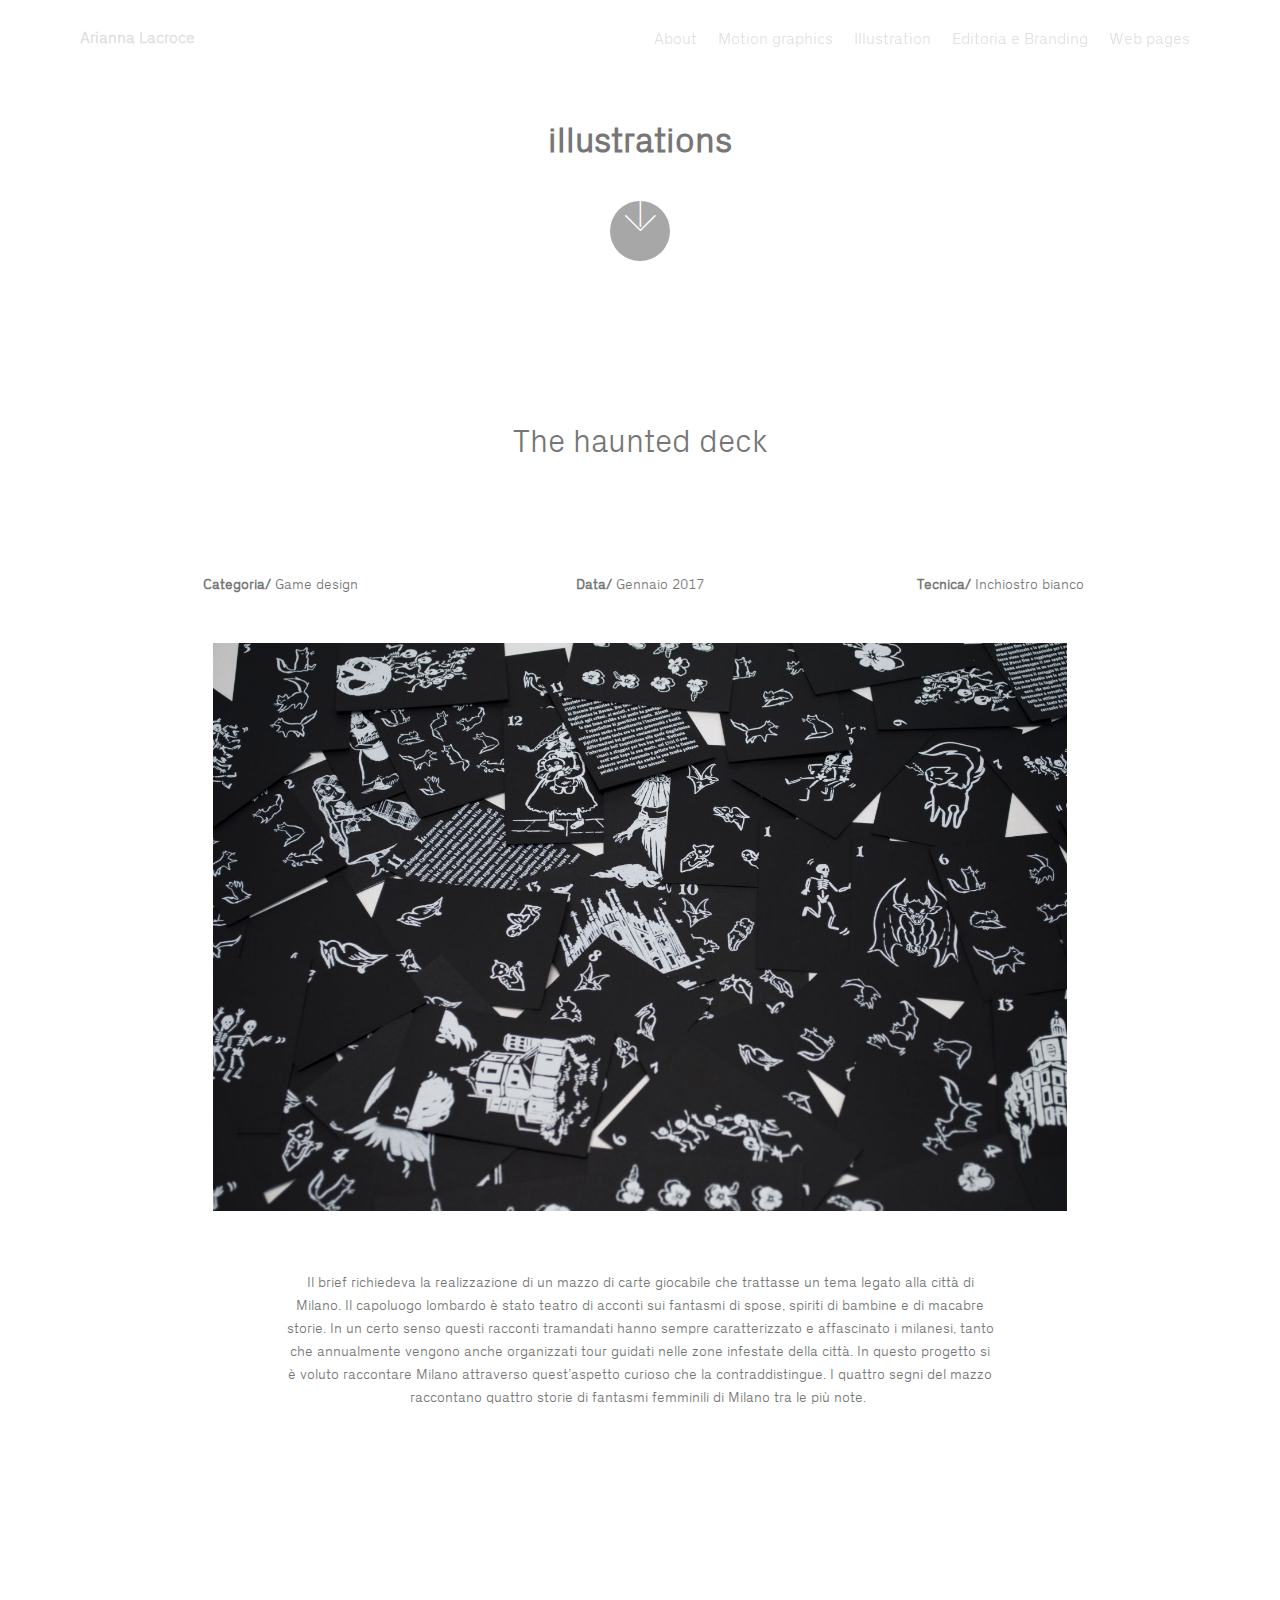
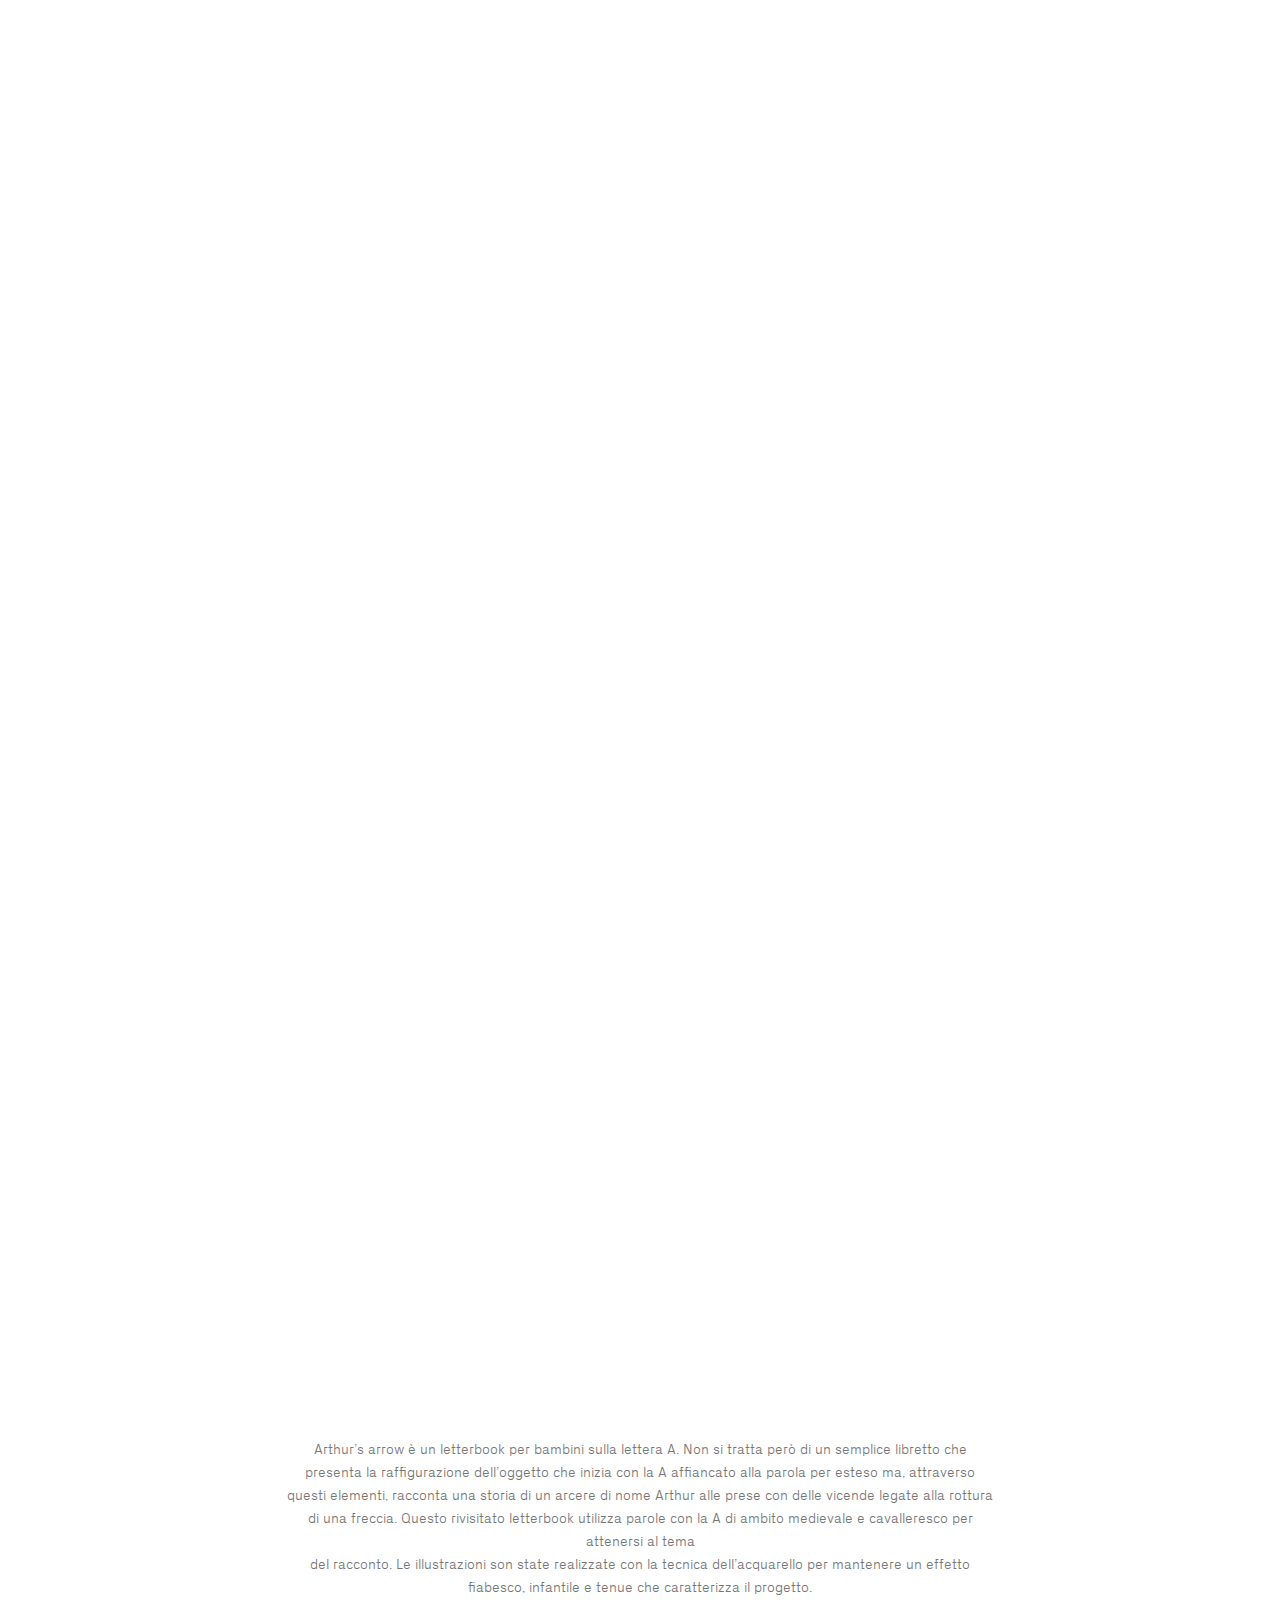
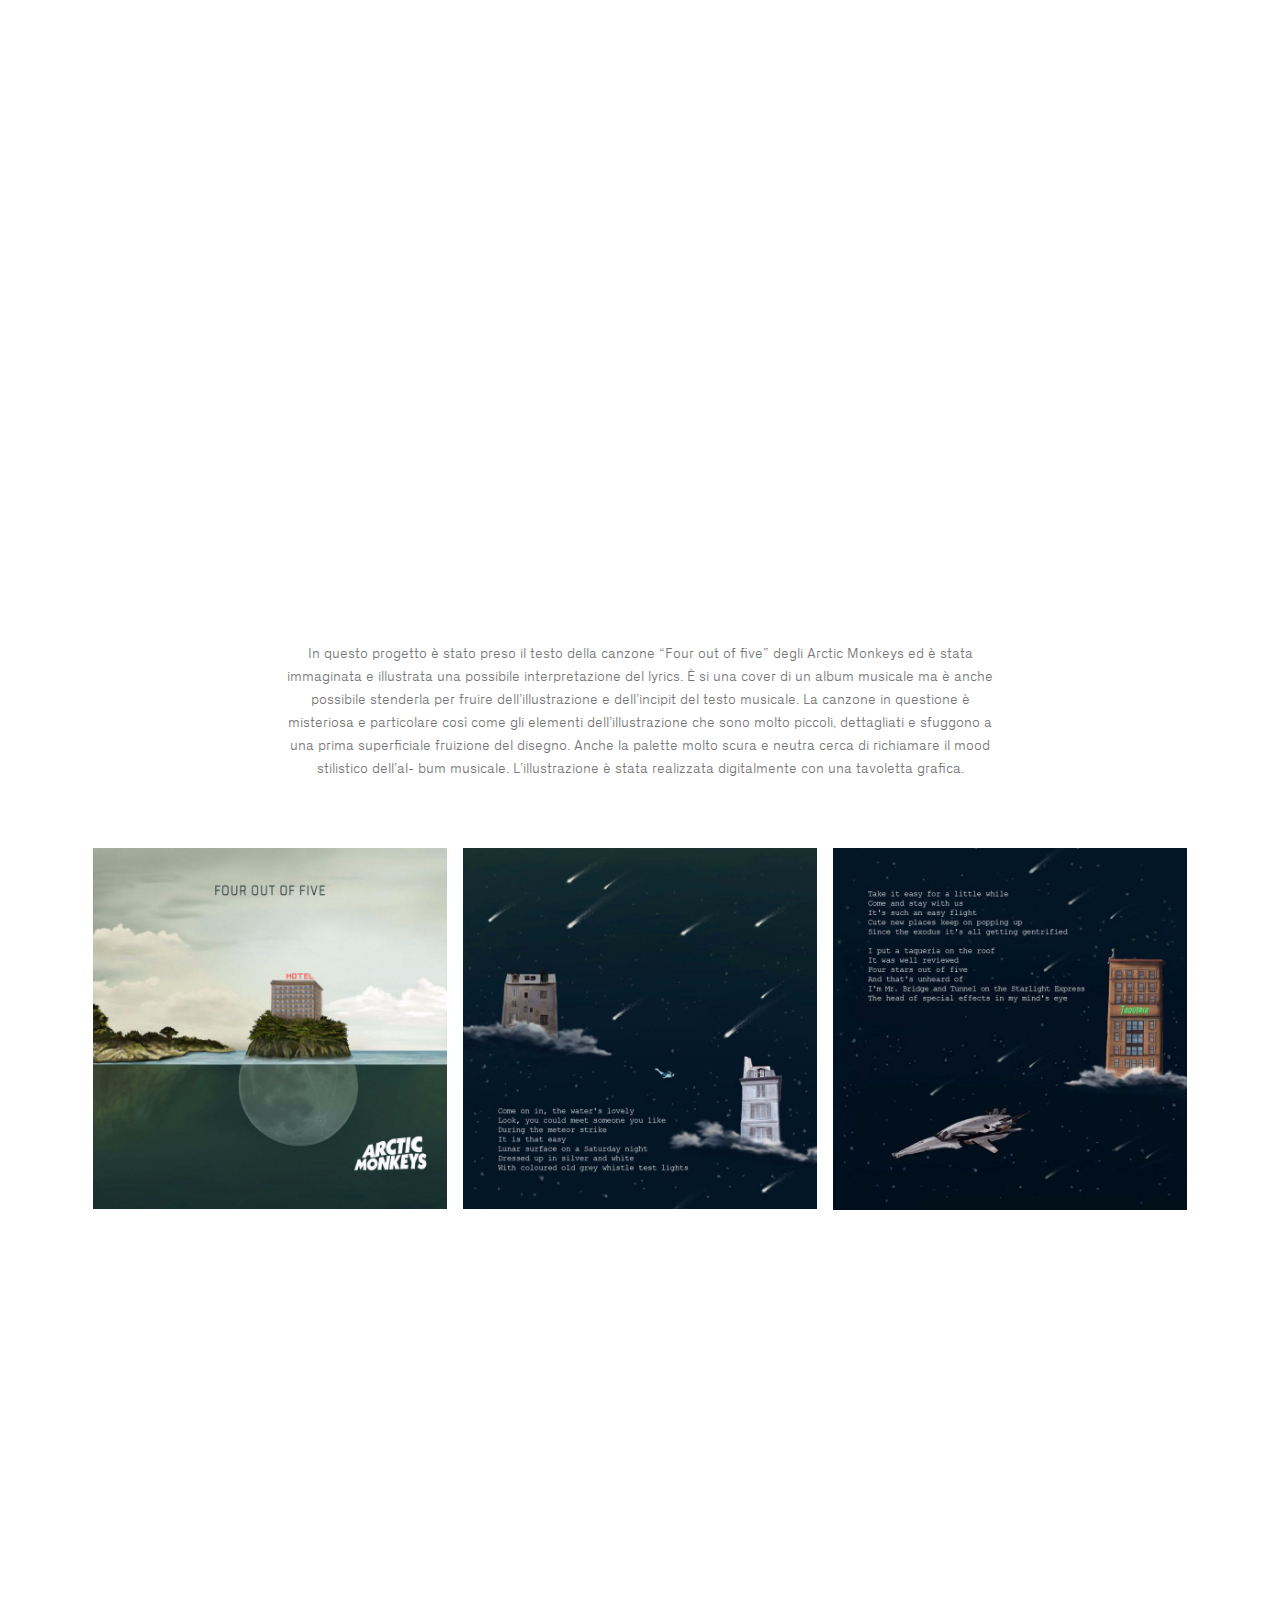
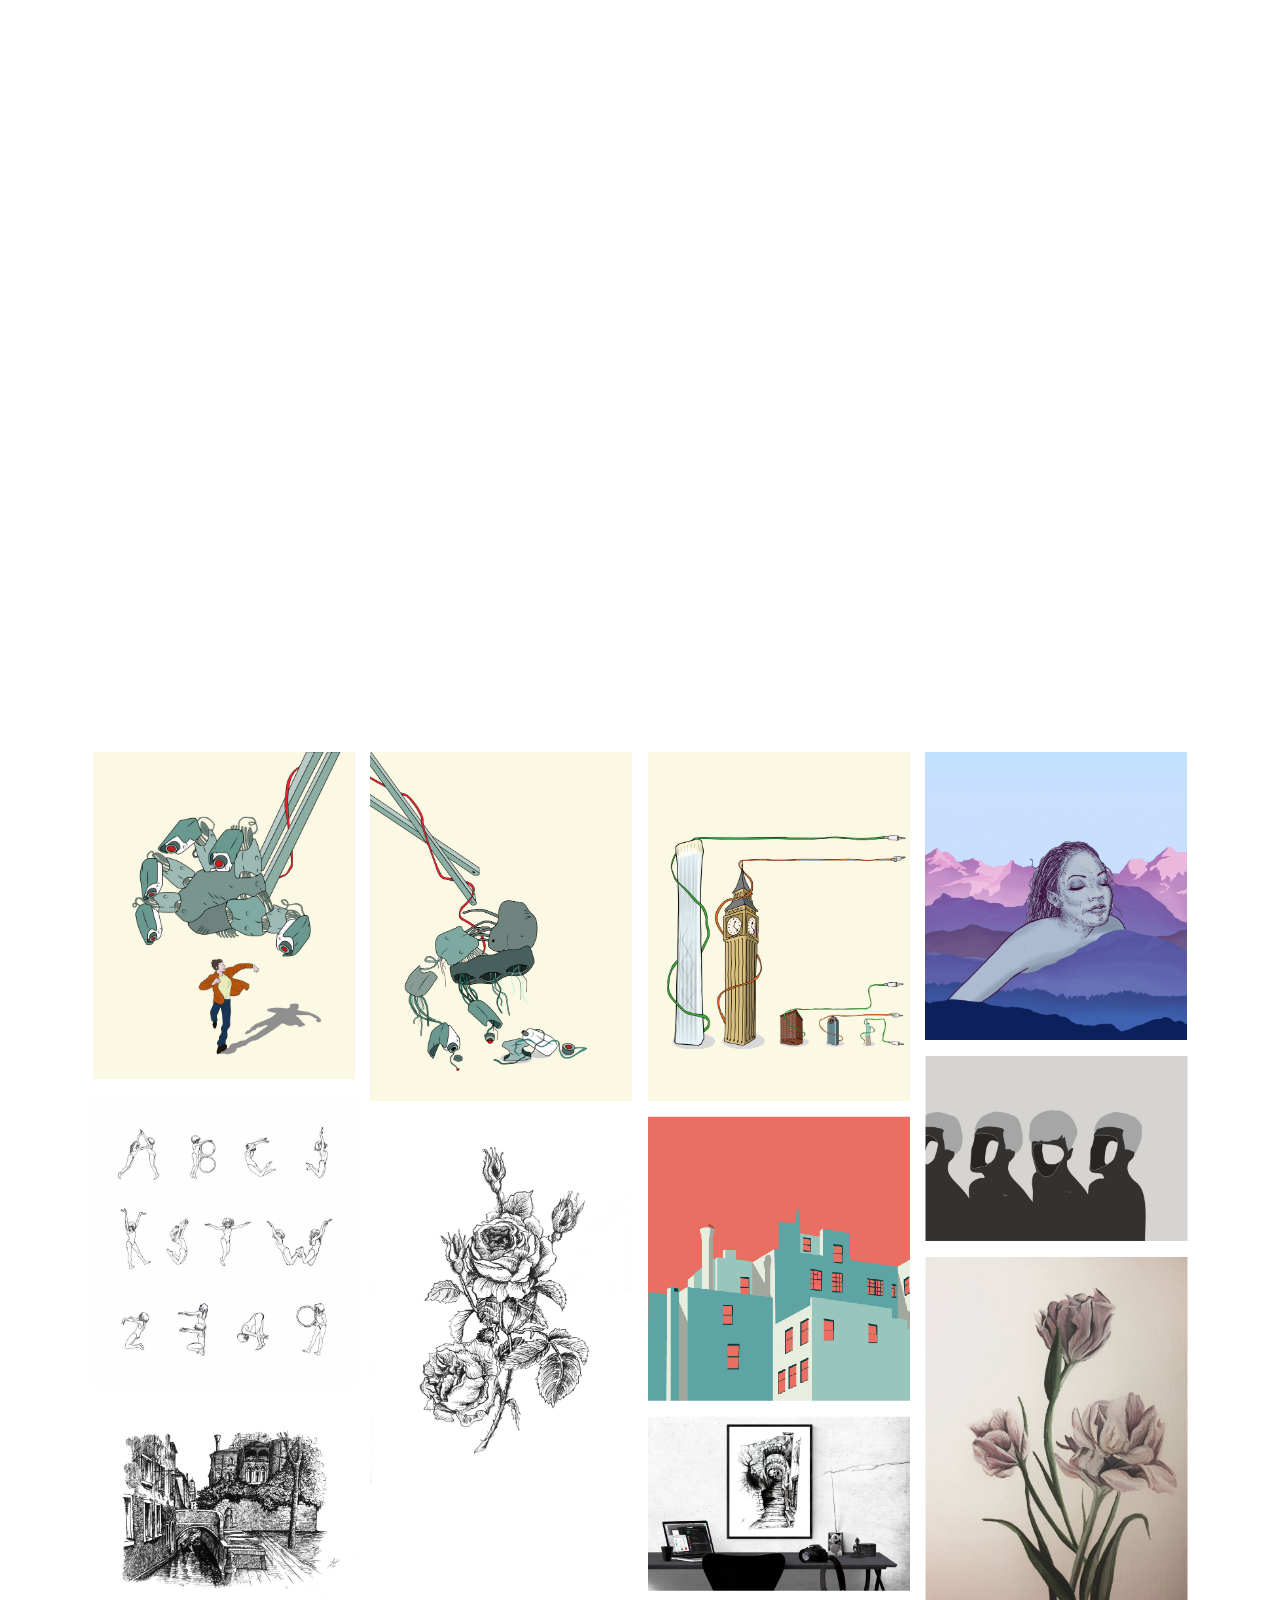
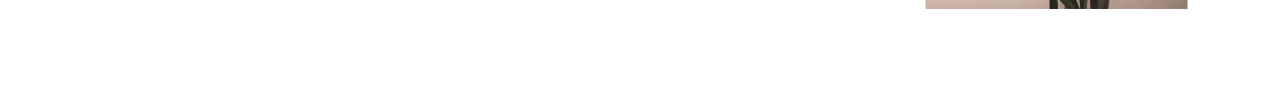
==== page1.html @ 5f1f6f19 "create github pages" ====
<!DOCTYPE html>
<html  >
<head>
  <!-- Site made with Mobirise Website Builder v4.10.7, https://mobirise.com -->
  <meta charset="UTF-8">
  <meta http-equiv="X-UA-Compatible" content="IE=edge">
  <meta name="generator" content="Mobirise v4.10.7, mobirise.com">
  <meta name="viewport" content="width=device-width, initial-scale=1, minimum-scale=1">
  <link rel="shortcut icon" href="assets/images/logo2.png" type="image/x-icon">
  <meta name="description" content="">
  
  <title>illustrations</title>
  <link rel="stylesheet" href="assets/web/assets/mobirise-icons/mobirise-icons.css">
  <link rel="stylesheet" href="assets/tether/tether.min.css">
  <link rel="stylesheet" href="assets/bootstrap/css/bootstrap.min.css">
  <link rel="stylesheet" href="assets/bootstrap/css/bootstrap-grid.min.css">
  <link rel="stylesheet" href="assets/bootstrap/css/bootstrap-reboot.min.css">
  <link rel="stylesheet" href="assets/animatecss/animate.min.css">
  <link rel="stylesheet" href="assets/dropdown/css/style.css">
  <link rel="stylesheet" href="assets/theme/css/style.css">
  <link rel="stylesheet" href="assets/gallery/style.css">
  <link href="assets/fonts/style.css" rel="stylesheet">
  <link rel="stylesheet" href="assets/mobirise/css/mbr-additional.css" type="text/css">
  
  
  
</head>
<body>
  <section class="menu cid-ryz6w2ei4C" once="menu" id="menu1-4m">

    

    <nav class="navbar navbar-expand beta-menu navbar-dropdown align-items-center navbar-fixed-top navbar-toggleable-sm bg-color transparent">
        <button class="navbar-toggler navbar-toggler-right" type="button" data-toggle="collapse" data-target="#navbarSupportedContent" aria-controls="navbarSupportedContent" aria-expanded="false" aria-label="Toggle navigation">
            <div class="hamburger">
                <span></span>
                <span></span>
                <span></span>
                <span></span>
            </div>
        </button>
        <div class="menu-logo">
            <div class="navbar-brand">
                
                <span class="navbar-caption-wrap"><a class="navbar-caption text-primary display-4" href="index.html">
                        Arianna Lacroce</a></span>
            </div>
        </div>
        <div class="collapse navbar-collapse" id="navbarSupportedContent">
            <ul class="navbar-nav nav-dropdown nav-right" data-app-modern-menu="true"><li class="nav-item">
                    <a class="nav-link link text-primary display-4" href="page5.html">
                        
                        About</a>
                </li><li class="nav-item"><a class="nav-link link text-primary display-4" href="page2.html">
                        
                        Motion graphics</a></li><li class="nav-item"><a class="nav-link link text-primary display-4" href="page1.html">
                        
                        Illustration</a></li><li class="nav-item"><a class="nav-link link text-primary display-4" href="page3.html">
                        
                        Editoria e Branding</a></li><li class="nav-item"><a class="nav-link link text-primary display-4" href="page4.html">
                        
                        Web pages</a></li></ul>
            
        </div>
    </nav>
</section>

<section class="engine"><a href="https://mobirise.info/e">make a website</a></section><section class="header6 cid-ryngLbl1ND" id="header6-1d">

    

    

    <div class="container">
        <div class="row justify-content-md-center">
            <div class="mbr-white col-md-10">
                <h1 class="mbr-section-title align-center mbr-bold pb-3 mbr-fonts-style display-1">illustrations</h1>
                
                
            </div>
        </div>
    </div>

    <div class="mbr-arrow hidden-sm-down" aria-hidden="true">
        <a href="#next">
            <i class="mbri-down mbr-iconfont"></i>
        </a>
    </div>
</section>

<section class="mbr-section content4 cid-ryn6NlgbG1" id="content4-j">

    

    <div class="container">
        <div class="media-container-row">
            <div class="title col-12 col-md-8">
                <h2 class="align-center pb-3 mbr-fonts-style display-2">
                    The haunted deck</h2>
                
                
            </div>
        </div>
    </div>
</section>

<section class="mbr-section article content14 cid-rynk51UciN" id="content14-1f">
      
     

    <div class="container">
        <div class="media-container-row">
            <div class="row col-12 col-md-12">
                <div class="col-12 mbr-text mbr-fonts-style col-md-4 display-7">
                     <p class="p-3"><strong>Categoria/ </strong>Game design</p>
                </div>
                <div class="col-12 mbr-text mbr-fonts-style display-7 col-md-4">
                     <p class="p-3"><strong>Data/</strong> Gennaio 2017</p>
                </div>
                <div class="col-12 col-md-4 mbr-text mbr-fonts-style display-7">
                     <p class="p-3"><strong>Tecnica/</strong> Inchiostro bianco</p>
                </div>
            </div>
        </div>
    </div>
</section>

<section class="cid-ryn6Nlwrx4" id="image3-k">

    

    <figure class="mbr-figure container">
            <div class="image-block" style="width: 77%;">
                <img src="assets/images/dsc-127-1488x988.jpg" width="1400" alt="Mobirise" title="">
                
            </div>
    </figure>
</section>

<section class="mbr-section article content1 cid-rysyYKUlp3" id="content1-2c">
    
     

    <div class="container">
        <div class="media-container-row">
            <div class="mbr-text col-12 mbr-fonts-style display-7 col-md-8">Il brief richiedeva la realizzazione di un mazzo di carte giocabile che trattasse un tema legato alla città di Milano. Il capoluogo lombardo è stato teatro di acconti sui fantasmi di spose, spiriti di bambine e di macabre storie. In un certo senso questi racconti tramandati hanno sempre caratterizzato e affascinato i milanesi, tanto che annualmente vengono anche organizzati tour guidati nelle zone infestate della città. In questo progetto si è voluto raccontare Milano attraverso quest’aspetto curioso che la contraddistingue. I quattro segni del mazzo raccontano quattro storie di fantasmi femminili di Milano tra le più note.&nbsp;</div>
        </div>
    </div>
</section>

<section class="cid-ryn6NlNxyI" id="image4-l">
    <!-- Block parameters controls (Blue "Gear" panel) -->
    
    <!-- End block parameters -->
    <div class="container images-container">
            <div class="media-container-row" style="width: 77%;">
                <div class="img-item item1" style="width: 206%;">
                    <img src="assets/images/dsc-125-974x647.jpeg" alt="" title="">
                    
                </div>
                <div class="img-item">
                    <img src="assets/images/scan-3-562x808.png" alt="" title="">
                    
                </div>
            </div>
    </div>
</section>

<section class="mbr-section content4 cid-rynl4XiSmb" id="content4-1h">

    

    <div class="container">
        <div class="media-container-row">
            <div class="title col-12 col-md-8">
                <h2 class="align-center pb-3 mbr-fonts-style display-2">
                    Arthur's Arrow</h2>
                
                
            </div>
        </div>
    </div>
</section>

<section class="mbr-section article content14 cid-rynl5xcEDM" id="content14-1i">
      
     

    <div class="container">
        <div class="media-container-row">
            <div class="row col-12 col-md-12">
                <div class="col-12 mbr-text mbr-fonts-style col-md-4 display-7">
                     <p class="p-3"><strong>Categoria/ </strong>Editoria d'infanzia</p>
                </div>
                <div class="col-12 mbr-text mbr-fonts-style display-7 col-md-4">
                     <p class="p-3"><strong>Data/</strong> Maggio 2019</p>
                </div>
                <div class="col-12 col-md-4 mbr-text mbr-fonts-style display-7">
                     <p class="p-3"><strong>Tecnica/</strong>&nbsp;Acquarello</p>
                </div>
            </div>
        </div>
    </div>
</section>

<section class="cid-rynl7B5RYx" id="image3-1j">

    

    <figure class="mbr-figure container">
            <div class="image-block" style="width: 80%;">
                <img src="assets/images/11-1776x1332.png" width="1400" alt="Mobirise" title="">
                
            </div>
    </figure>
</section>

<section class="mbr-section article content1 cid-ryszwzHdkI" id="content1-2d">
    
     

    <div class="container">
        <div class="media-container-row">
            <div class="mbr-text col-12 mbr-fonts-style display-7 col-md-8"><div><br></div><div>Arthur’s arrow è un letterbook per bambini sulla lettera A. Non si tratta però di un semplice libretto che presenta la raffigurazione dell’oggetto che inizia con la A affiancato alla parola per esteso ma, attraverso questi elementi, racconta una storia di un arcere di nome Arthur alle prese con delle vicende legate alla rottura di una freccia. Questo rivisitato letterbook utilizza parole con&nbsp;<span style="font-size: 0.9rem;">la A di ambito medievale e cavalleresco per attenersi al tema</span></div><div>del racconto. Le illustrazioni son state realizzate con la tecnica dell’acquarello per mantenere un effetto fiabesco, infantile e tenue che caratterizza il progetto.</div></div>
        </div>
    </div>
</section>

<section class="cid-ryszLk64MW" id="image3-2f">

    

    <figure class="mbr-figure container">
            <div class="image-block" style="width: 80%;">
                <img src="assets/images/22-1-952x714.png" width="1400" alt="Mobirise" title="">
                
            </div>
    </figure>
</section>

<section class="cid-rynmEOCUsR" id="image4-1k">
    <!-- Block parameters controls (Blue "Gear" panel) -->
    
    <!-- End block parameters -->
    <div class="container images-container">
            <div class="media-container-row" style="width: 80%;">
                <div class="img-item item1" style="width: 104%;">
                    <img src="assets/images/44-1086x815.png" alt="" title="">
                    
                </div>
                <div class="img-item">
                    <img src="assets/images/defletterbook-4-626x340.png" alt="" title="">
                    
                </div>
            </div>
    </div>
</section>

<section class="mbr-section content4 cid-rynnEK8ND6" id="content4-1l">

    

    <div class="container">
        <div class="media-container-row">
            <div class="title col-12 col-md-8">
                <h2 class="align-center pb-3 mbr-fonts-style display-2">
                    Four out of five</h2>
                
                
            </div>
        </div>
    </div>
</section>

<section class="mbr-section article content14 cid-rynnFep9dX" id="content14-1m">
      
     

    <div class="container">
        <div class="media-container-row">
            <div class="row col-12 col-md-12">
                <div class="col-12 mbr-text mbr-fonts-style col-md-4 display-7">
                     <p class="p-3"><strong>Categoria/ </strong>Cover musicale</p>
                </div>
                <div class="col-12 mbr-text mbr-fonts-style display-7 col-md-4">
                     <p class="p-3"><strong>Data/</strong> Maggio 2019</p>
                </div>
                <div class="col-12 col-md-4 mbr-text mbr-fonts-style display-7">
                     <p class="p-3"><strong>Tecnica/</strong> Digital illustration</p>
                </div>
            </div>
        </div>
    </div>
</section>

<section class="cid-rynnFHCYbI" id="image3-1n">

    

    <figure class="mbr-figure container">
            <div class="image-block" style="width: 80%;">
                <img src="assets/images/mockup-trifold-square-6-1776x1230.jpg" width="1400" alt="Mobirise" title="">
                
            </div>
    </figure>
</section>

<section class="mbr-section article content1 cid-rysAHpzsvv" id="content1-2g">
    
     

    <div class="container">
        <div class="media-container-row">
            <div class="mbr-text col-12 mbr-fonts-style display-7 col-md-8">In questo progetto è stato preso il testo della canzone “Four out of five” degli Arctic Monkeys ed è stata immaginata e illustrata una possibile interpretazione del lyrics. È si una cover di un album musicale ma è anche possibile stenderla per fruire dell’illustrazione e dell’incipit del testo musicale. La canzone in questione è misteriosa e particolare così come gli elementi dell’illustrazione che sono molto piccoli, dettagliati e sfuggono a una prima superficiale fruizione del disegno. Anche la palette molto scura e neutra cerca di richiamare il mood stilistico dell’al- bum musicale. L’illustrazione è stata realizzata digitalmente con una tavoletta grafica.</div>
        </div>
    </div>
</section>

<section class="mbr-gallery mbr-slider-carousel cid-rysByeuGhg" id="gallery4-2j">

    

    <div class="container">
        <div><!-- Gallery --><div class="gallery-row"><div class="mbr-gallery-layout-default"><div class="row justify-content-center m-0"><div class="row-first row justify-content-center m-0 col-md-10 p-0 col-lg-4"><div class="mbr-gallery-item false p-2" data-video-url="false"><div href="#lb-gallery4-2j" data-slide-to="0" data-toggle="modal"><img src="assets/images/lacroce-arianna-project05-772x2316-772x786.jpeg" alt="" title=""><span class="icon-focus"></span></div></div></div><div class="row-second row justify-content-center m-0 col-md-10 p-0 col-lg-4"><div class="mbr-gallery-item false p-2" data-video-url="false"><div href="#lb-gallery4-2j" data-slide-to="1" data-toggle="modal"><img src="assets/images/lacroce-arianna-project05-3-772x2316-772x787.jpeg" alt="" title=""><span class="icon-focus"></span></div></div></div><div class="row-third row justify-content-center m-0 col-md-10 p-0 col-lg-4"><div class="mbr-gallery-item false p-2" data-video-url="false"><div href="#lb-gallery4-2j" data-slide-to="2" data-toggle="modal"><img src="assets/images/lacroce-arianna-project05-5-772x2316-772x788.jpeg" alt="" title=""><span class="icon-focus"></span></div></div></div></div><div class="clearfix"></div></div></div><!-- Lightbox --><div data-app-prevent-settings="" class="mbr-slider modal fade carousel slide" tabindex="-1" data-keyboard="true" data-interval="false" id="lb-gallery4-2j"><div class="modal-dialog"><div class="modal-content"><div class="modal-body"><div class="carousel-inner"><div class="carousel-item active"><img src="assets/images/lacroce-arianna-project05-772x2316.jpeg" alt="" title=""></div><div class="carousel-item"><img src="assets/images/lacroce-arianna-project05-3-772x2316.jpeg" alt="" title=""></div><div class="carousel-item"><img src="assets/images/lacroce-arianna-project05-5-772x2316.jpeg" alt="" title=""></div><div class="carousel-item"><img src="assets/images/background4.jpg" alt="" title=""></div><div class="carousel-item"><img src="assets/images/background5.jpg" alt="" title=""></div><div class="carousel-item"><img src="assets/images/background6.jpg" alt="" title=""></div><div class="carousel-item"><img src="assets/images/background7.jpg" alt="" title=""></div><div class="carousel-item"><img src="assets/images/background8.jpg" alt="" title=""></div></div><a class="carousel-control carousel-control-prev" role="button" data-slide="prev" href="#lb-gallery4-2j"><span class="mbri-left mbr-iconfont" aria-hidden="true"></span><span class="sr-only">Previous</span></a><a class="carousel-control carousel-control-next" role="button" data-slide="next" href="#lb-gallery4-2j"><span class="mbri-right mbr-iconfont" aria-hidden="true"></span><span class="sr-only">Next</span></a><a class="close" href="#" role="button" data-dismiss="modal"><span class="sr-only">Close</span></a></div></div></div></div></div>
    </div>

</section>

<section class="cid-rysDyHie7P" id="image3-2k">

    

    <figure class="mbr-figure container">
            <div class="image-block" style="width: 80%;">
                <img src="assets/images/3-1488x1488.jpeg" width="1400" alt="Mobirise" title="">
                
            </div>
    </figure>
</section>

<section class="mbr-section content4 cid-ryt4xirtGZ" id="content4-3j">

    

    <div class="container">
        <div class="media-container-row">
            <div class="title col-12 col-md-8">
                <h2 class="align-center pb-3 mbr-fonts-style display-2">
                    Other works</h2>
                
                
            </div>
        </div>
    </div>
</section>

<section class="mbr-gallery mbr-slider-carousel cid-ryt5lsp41V" id="gallery1-3k">

    

    <div class="container">
        <div><!-- Filter --><!-- Gallery --><div class="mbr-gallery-row"><div class="mbr-gallery-layout-default"><div><div><div class="mbr-gallery-item mbr-gallery-item--p1" data-video-url="false" data-tags="Eccezionale"><div href="#lb-gallery1-3k" data-slide-to="0" data-toggle="modal"><img src="assets/images/a-video-sorveglianza-e-video-controllo-trascinato-744x930-744x930.jpg" alt="" title=""><span class="icon-focus"></span></div></div><div class="mbr-gallery-item mbr-gallery-item--p1" data-video-url="false" data-tags="Responsive"><div href="#lb-gallery1-3k" data-slide-to="1" data-toggle="modal"><img src="assets/images/b-2000x2667-800x1067.jpg" alt="" title=""><span class="icon-focus"></span></div></div><div class="mbr-gallery-item mbr-gallery-item--p1" data-video-url="false" data-tags="Creativa"><div href="#lb-gallery1-3k" data-slide-to="2" data-toggle="modal"><img src="assets/images/s-2000x2667-800x1067.jpg" alt="" title=""><span class="icon-focus"></span></div></div><div class="mbr-gallery-item mbr-gallery-item--p1" data-video-url="false" data-tags="Animata"><div href="#lb-gallery1-3k" data-slide-to="3" data-toggle="modal"><img src="assets/images/gomma-1984x3402-800x881.png" alt="" title=""><span class="icon-focus"></span></div></div><div class="mbr-gallery-item mbr-gallery-item--p1" data-video-url="false" data-tags="Eccezionale"><div href="#lb-gallery1-3k" data-slide-to="4" data-toggle="modal"><img src="assets/images/prove-fase02-trascinato-2000x1414-800x566.jpg" alt="" title=""><span class="icon-focus"></span></div></div><div class="mbr-gallery-item mbr-gallery-item--p1" data-video-url="false" data-tags="Eccezionale"><div href="#lb-gallery1-3k" data-slide-to="5" data-toggle="modal"><img src="assets/images/lacrocea-brainstorm-1-2000x3091-800x900.jpeg" alt="" title=""><span class="icon-focus"></span></div></div><div class="mbr-gallery-item mbr-gallery-item--p1" data-video-url="false" data-tags="Animata"><div href="#lb-gallery1-3k" data-slide-to="6" data-toggle="modal"><img src="assets/images/def1-2000x2797-800x1119.jpg" alt="" title=""><span class="icon-focus"></span></div></div><div class="mbr-gallery-item mbr-gallery-item--p1" data-video-url="false" data-tags="Responsive"><div href="#lb-gallery1-3k" data-slide-to="7" data-toggle="modal"><img src="assets/images/schermata-2018-10-07-alle-10.41.10-442x480-442x480.png" alt="" title=""><span class="icon-focus"></span></div></div><div class="mbr-gallery-item mbr-gallery-item--p1" data-video-url="false" data-tags="Eccezionale"><div href="#lb-gallery1-3k" data-slide-to="8" data-toggle="modal"><img src="assets/images/img-6603-2000x2695-800x1078.jpg" alt="" title=""><span class="icon-focus"></span></div></div><div class="mbr-gallery-item mbr-gallery-item--p1" data-video-url="false" data-tags="Eccezionale"><div href="#lb-gallery1-3k" data-slide-to="9" data-toggle="modal"><img src="assets/images/def2-2000x1578-800x631.jpg" alt="" title=""><span class="icon-focus"></span></div></div><div class="mbr-gallery-item mbr-gallery-item--p1" data-video-url="false" data-tags="Eccezionale"><div href="#lb-gallery1-3k" data-slide-to="10" data-toggle="modal"><img src="assets/images/conor-lyons-mackbook-4-2000x1333-800x533.jpg" alt="" title=""><span class="icon-focus"></span></div></div></div></div><div class="clearfix"></div></div></div><!-- Lightbox --><div data-app-prevent-settings="" class="mbr-slider modal fade carousel slide" tabindex="-1" data-keyboard="true" data-interval="false" id="lb-gallery1-3k"><div class="modal-dialog"><div class="modal-content"><div class="modal-body"><div class="carousel-inner"><div class="carousel-item"><img src="assets/images/a-video-sorveglianza-e-video-controllo-trascinato-744x930.jpg" alt="" title=""></div><div class="carousel-item"><img src="assets/images/b-2000x2667.jpg" alt="" title=""></div><div class="carousel-item"><img src="assets/images/s-2000x2667.jpg" alt="" title=""></div><div class="carousel-item"><img src="assets/images/gomma-1984x3402.png" alt="" title=""></div><div class="carousel-item"><img src="assets/images/prove-fase02-trascinato-2000x1414.jpg" alt="" title=""></div><div class="carousel-item"><img src="assets/images/lacrocea-brainstorm-1-2000x3091.jpeg" alt="" title=""></div><div class="carousel-item"><img src="assets/images/def1-2000x2797.jpg" alt="" title=""></div><div class="carousel-item"><img src="assets/images/schermata-2018-10-07-alle-10.41.10-442x480.png" alt="" title=""></div><div class="carousel-item"><img src="assets/images/img-6603-2000x2695.jpg" alt="" title=""></div><div class="carousel-item"><img src="assets/images/def2-2000x1578.jpg" alt="" title=""></div><div class="carousel-item active"><img src="assets/images/conor-lyons-mackbook-4-2000x1333.jpg" alt="" title=""></div></div><a class="carousel-control carousel-control-prev" role="button" data-slide="prev" href="#lb-gallery1-3k"><span class="mbri-left mbr-iconfont" aria-hidden="true"></span><span class="sr-only">Previous</span></a><a class="carousel-control carousel-control-next" role="button" data-slide="next" href="#lb-gallery1-3k"><span class="mbri-right mbr-iconfont" aria-hidden="true"></span><span class="sr-only">Next</span></a><a class="close" href="#" role="button" data-dismiss="modal"><span class="sr-only">Close</span></a></div></div></div></div></div>
    </div>

</section>


  <script src="assets/web/assets/jquery/jquery.min.js"></script>
  <script src="assets/popper/popper.min.js"></script>
  <script src="assets/tether/tether.min.js"></script>
  <script src="assets/bootstrap/js/bootstrap.min.js"></script>
  <script src="assets/smoothscroll/smooth-scroll.js"></script>
  <script src="assets/viewportchecker/jquery.viewportchecker.js"></script>
  <script src="assets/masonry/masonry.pkgd.min.js"></script>
  <script src="assets/imagesloaded/imagesloaded.pkgd.min.js"></script>
  <script src="assets/touchswipe/jquery.touch-swipe.min.js"></script>
  <script src="assets/dropdown/js/nav-dropdown.js"></script>
  <script src="assets/dropdown/js/navbar-dropdown.js"></script>
  <script src="assets/vimeoplayer/jquery.mb.vimeo_player.js"></script>
  <script src="assets/bootstrapcarouselswipe/bootstrap-carousel-swipe.js"></script>
  <script src="assets/theme/js/script.js"></script>
  <script src="assets/slidervideo/script.js"></script>
  <script src="assets/gallery/player.min.js"></script>
  <script src="assets/gallery/script.js"></script>
  
  
 <div id="scrollToTop" class="scrollToTop mbr-arrow-up"><a style="text-align: center;"><i class="mbr-arrow-up-icon mbr-arrow-up-icon-cm cm-icon cm-icon-smallarrow-up"></i></a></div>
    <input name="animation" type="hidden">
  </body>
</html>
---- assets/web/assets/mobirise-icons/mobirise-icons.css ----
@font-face {
  font-family: 'MobiriseIcons';
  src:  url('mobirise-icons.eot?spat4u');
  src:  url('mobirise-icons.eot?spat4u#iefix') format('embedded-opentype'),
    url('mobirise-icons.ttf?spat4u') format('truetype'),
    url('mobirise-icons.woff?spat4u') format('woff'),
    url('mobirise-icons.svg?spat4u#MobiriseIcons') format('svg');
  font-weight: normal;
  font-style: normal;
}

[class^="mbri-"], [class*=" mbri-"] {
  /* use !important to prevent issues with browser extensions that change fonts */
  font-family: MobiriseIcons !important;
  speak: none;
  font-style: normal;
  font-weight: normal;
  font-variant: normal;
  text-transform: none;
  line-height: 1;

  /* Better Font Rendering =========== */
  -webkit-font-smoothing: antialiased;
  -moz-osx-font-smoothing: grayscale;
}

.mbri-add-submenu:before {
  content: "\e900";
}
.mbri-alert:before {
  content: "\e901";
}
.mbri-align-center:before {
  content: "\e902";
}
.mbri-align-justify:before {
  content: "\e903";
}
.mbri-align-left:before {
  content: "\e904";
}
.mbri-align-right:before {
  content: "\e905";
}
.mbri-android:before {
  content: "\e906";
}
.mbri-apple:before {
  content: "\e907";
}
.mbri-arrow-down:before {
  content: "\e908";
}
.mbri-arrow-next:before {
  content: "\e909";
}
.mbri-arrow-prev:before {
  content: "\e90a";
}
.mbri-arrow-up:before {
  content: "\e90b";
}
.mbri-bold:before {
  content: "\e90c";
}
.mbri-bookmark:before {
  content: "\e90d";
}
.mbri-bootstrap:before {
  content: "\e90e";
}
.mbri-briefcase:before {
  content: "\e90f";
}
.mbri-browse:before {
  content: "\e910";
}
.mbri-bulleted-list:before {
  content: "\e911";
}
.mbri-calendar:before {
  content: "\e912";
}
.mbri-camera:before {
  content: "\e913";
}
.mbri-cart-add:before {
  content: "\e914";
}
.mbri-cart-full:before {
  content: "\e915";
}
.mbri-cash:before {
  content: "\e916";
}
.mbri-change-style:before {
  content: "\e917";
}
.mbri-chat:before {
  content: "\e918";
}
.mbri-clock:before {
  content: "\e919";
}
.mbri-close:before {
  content: "\e91a";
}
.mbri-cloud:before {
  content: "\e91b";
}
.mbri-code:before {
  content: "\e91c";
}
.mbri-contact-form:before {
  content: "\e91d";
}
.mbri-credit-card:before {
  content: "\e91e";
}
.mbri-cursor-click:before {
  content: "\e91f";
}
.mbri-cust-feedback:before {
  content: "\e920";
}
.mbri-database:before {
  content: "\e921";
}
.mbri-delivery:before {
  content: "\e922";
}
.mbri-desktop:before {
  content: "\e923";
}
.mbri-devices:before {
  content: "\e924";
}
.mbri-down:before {
  content: "\e925";
}
.mbri-download:before {
  content: "\e989";
}
.mbri-drag-n-drop:before {
  content: "\e927";
}
.mbri-drag-n-drop2:before {
  content: "\e928";
}
.mbri-edit:before {
  content: "\e929";
}
.mbri-edit2:before {
  content: "\e92a";
}
.mbri-error:before {
  content: "\e92b";
}
.mbri-extension:before {
  content: "\e92c";
}
.mbri-features:before {
  content: "\e92d";
}
.mbri-file:before {
  content: "\e92e";
}
.mbri-flag:before {
  content: "\e92f";
}
.mbri-folder:before {
  content: "\e930";
}
.mbri-gift:before {
  content: "\e931";
}
.mbri-github:before {
  content: "\e932";
}
.mbri-globe:before {
  content: "\e933";
}
.mbri-globe-2:before {
  content: "\e934";
}
.mbri-growing-chart:before {
  content: "\e935";
}
.mbri-hearth:before {
  content: "\e936";
}
.mbri-help:before {
  content: "\e937";
}
.mbri-home:before {
  content: "\e938";
}
.mbri-hot-cup:before {
  content: "\e939";
}
.mbri-idea:before {
  content: "\e93a";
}
.mbri-image-gallery:before {
  content: "\e93b";
}
.mbri-image-slider:before {
  content: "\e93c";
}
.mbri-info:before {
  content: "\e93d";
}
.mbri-italic:before {
  content: "\e93e";
}
.mbri-key:before {
  content: "\e93f";
}
.mbri-laptop:before {
  content: "\e940";
}
.mbri-layers:before {
  content: "\e941";
}
.mbri-left-right:before {
  content: "\e942";
}
.mbri-left:before {
  content: "\e943";
}
.mbri-letter:before {
  content: "\e944";
}
.mbri-like:before {
  content: "\e945";
}
.mbri-link:before {
  content: "\e946";
}
.mbri-lock:before {
  content: "\e947";
}
.mbri-login:before {
  content: "\e948";
}
.mbri-logout:before {
  content: "\e949";
}
.mbri-magic-stick:before {
  content: "\e94a";
}
.mbri-map-pin:before {
  content: "\e94b";
}
.mbri-menu:before {
  content: "\e94c";
}
.mbri-mobile:before {
  content: "\e94d";
}
.mbri-mobile2:before {
  content: "\e94e";
}
.mbri-mobirise:before {
  content: "\e94f";
}
.mbri-more-horizontal:before {
  content: "\e950";
}
.mbri-more-vertical:before {
  content: "\e951";
}
.mbri-music:before {
  content: "\e952";
}
.mbri-new-file:before {
  content: "\e953";
}
.mbri-numbered-list:before {
  content: "\e954";
}
.mbri-opened-folder:before {
  content: "\e955";
}
.mbri-pages:before {
  content: "\e956";
}
.mbri-paper-plane:before {
  content: "\e957";
}
.mbri-paperclip:before {
  content: "\e958";
}
.mbri-photo:before {
  content: "\e959";
}
.mbri-photos:before {
  content: "\e95a";
}
.mbri-pin:before {
  content: "\e95b";
}
.mbri-play:before {
  content: "\e95c";
}
.mbri-plus:before {
  content: "\e95d";
}
.mbri-preview:before {
  content: "\e95e";
}
.mbri-print:before {
  content: "\e95f";
}
.mbri-protect:before {
  content: "\e960";
}
.mbri-question:before {
  content: "\e961";
}
.mbri-quote-left:before {
  content: "\e962";
}
.mbri-quote-right:before {
  content: "\e963";
}
.mbri-refresh:before {
  content: "\e964";
}
.mbri-responsive:before {
  content: "\e965";
}
.mbri-right:before {
  content: "\e966";
}
.mbri-rocket:before {
  content: "\e967";
}
.mbri-sad-face:before {
  content: "\e968";
}
.mbri-sale:before {
  content: "\e969";
}
.mbri-save:before {
  content: "\e96a";
}
.mbri-search:before {
  content: "\e96b";
}
.mbri-setting:before {
  content: "\e96c";
}
.mbri-setting2:before {
  content: "\e96d";
}
.mbri-setting3:before {
  content: "\e96e";
}
.mbri-share:before {
  content: "\e96f";
}
.mbri-shopping-bag:before {
  content: "\e970";
}
.mbri-shopping-basket:before {
  content: "\e971";
}
.mbri-shopping-cart:before {
  content: "\e972";
}
.mbri-sites:before {
  content: "\e973";
}
.mbri-smile-face:before {
  content: "\e974";
}
.mbri-speed:before {
  content: "\e975";
}
.mbri-star:before {
  content: "\e976";
}
.mbri-success:before {
  content: "\e977";
}
.mbri-sun:before {
  content: "\e978";
}
.mbri-sun2:before {
  content: "\e979";
}
.mbri-tablet:before {
  content: "\e97a";
}
.mbri-tablet-vertical:before {
  content: "\e97b";
}
.mbri-target:before {
  content: "\e97c";
}
.mbri-timer:before {
  content: "\e97d";
}
.mbri-to-ftp:before {
  content: "\e97e";
}
.mbri-to-local-drive:before {
  content: "\e97f";
}
.mbri-touch-swipe:before {
  content: "\e980";
}
.mbri-touch:before {
  content: "\e981";
}
.mbri-trash:before {
  content: "\e982";
}
.mbri-underline:before {
  content: "\e983";
}
.mbri-unlink:before {
  content: "\e984";
}
.mbri-unlock:before {
  content: "\e985";
}
.mbri-up-down:before {
  content: "\e986";
}
.mbri-up:before {
  content: "\e987";
}
.mbri-update:before {
  content: "\e988";
}
.mbri-upload:before {
 content: "\e926"; 
}
.mbri-user:before {
  content: "\e98a";
}
.mbri-user2:before {
  content: "\e98b";
}
.mbri-users:before {
  content: "\e98c";
}
.mbri-video:before {
  content: "\e98d";
}
.mbri-video-play:before {
  content: "\e98e";
}
.mbri-watch:before {
  content: "\e98f";
}
.mbri-website-theme:before {
  content: "\e990";
}
.mbri-wifi:before {
  content: "\e991";
}
.mbri-windows:before {
  content: "\e992";
}
.mbri-zoom-out:before {
  content: "\e993";
}
.mbri-redo:before {
  content: "\e994";
}
.mbri-undo:before {
  content: "\e995";
}
---- assets/dropdown/css/style.css ----
.navbar-dropdown {
  left: 0;
  padding: 0;
  position: absolute;
  right: 0;
  top: 0;
  transition: all 0.45s ease;
  z-index: 1030;
  background: #282828; }
  .navbar-dropdown .navbar-logo {
    margin-right: 0.8rem;
    transition: margin 0.3s ease-in-out;
    vertical-align: middle; }
    .navbar-dropdown .navbar-logo img {
      height: 3.125rem;
      transition: all 0.3s ease-in-out; }
    .navbar-dropdown .navbar-logo.mbr-iconfont {
      font-size: 3.125rem;
      line-height: 3.125rem; }
  .navbar-dropdown .navbar-caption {
    font-weight: 700;
    white-space: normal;
    vertical-align: -4px;
    line-height: 3.125rem !important; }
    .navbar-dropdown .navbar-caption, .navbar-dropdown .navbar-caption:hover {
      color: inherit;
      text-decoration: none; }
  .navbar-dropdown .mbr-iconfont + .navbar-caption {
    vertical-align: -1px; }
  .navbar-dropdown.navbar-fixed-top {
    position: fixed; }
  .navbar-dropdown .navbar-brand span {
    vertical-align: -4px; }
  .navbar-dropdown.bg-color.transparent {
    background: none; }
  .navbar-dropdown.navbar-short .navbar-brand {
    padding: 0.625rem 0; }
    .navbar-dropdown.navbar-short .navbar-brand span {
      vertical-align: -1px; }
  .navbar-dropdown.navbar-short .navbar-caption {
    line-height: 2.375rem !important;
    vertical-align: -2px; }
  .navbar-dropdown.navbar-short .navbar-logo {
    margin-right: 0.5rem; }
    .navbar-dropdown.navbar-short .navbar-logo img {
      height: 2.375rem; }
    .navbar-dropdown.navbar-short .navbar-logo.mbr-iconfont {
      font-size: 2.375rem;
      line-height: 2.375rem; }
  .navbar-dropdown.navbar-short .mbr-table-cell {
    height: 3.625rem; }
  .navbar-dropdown .navbar-close {
    left: 0.6875rem;
    position: fixed;
    top: 0.75rem;
    z-index: 1000; }
  .navbar-dropdown .hamburger-icon {
    content: "";
    display: inline-block;
    vertical-align: middle;
    width: 16px;
    -webkit-box-shadow: 0 -6px 0 1px #282828,0 0 0 1px #282828,0 6px 0 1px #282828;
    -moz-box-shadow: 0 -6px 0 1px #282828,0 0 0 1px #282828,0 6px 0 1px #282828;
    box-shadow: 0 -6px 0 1px #282828,0 0 0 1px #282828,0 6px 0 1px #282828; }

.dropdown-menu .dropdown-toggle[data-toggle="dropdown-submenu"]::after {
  border-bottom: 0.35em solid transparent;
  border-left: 0.35em solid;
  border-right: 0;
  border-top: 0.35em solid transparent;
  margin-left: 0.3rem; }

.dropdown-menu .dropdown-item:focus {
  outline: 0; }

.nav-dropdown {
  font-size: 0.75rem;
  font-weight: 500;
  height: auto !important; }
  .nav-dropdown .nav-btn {
    padding-left: 1rem; }
  .nav-dropdown .link {
    margin: .667em 1.667em;
    font-weight: 500;
    padding: 0;
    transition: color .2s ease-in-out; }
    .nav-dropdown .link.dropdown-toggle {
      margin-right: 2.583em; }
      .nav-dropdown .link.dropdown-toggle::after {
        margin-left: .25rem;
        border-top: 0.35em solid;
        border-right: 0.35em solid transparent;
        border-left: 0.35em solid transparent;
        border-bottom: 0; }
      .nav-dropdown .link.dropdown-toggle[aria-expanded="true"] {
        margin: 0;
        padding: 0.667em 3.263em  0.667em 1.667em; }
  .nav-dropdown .link::after,
  .nav-dropdown .dropdown-item::after {
    color: inherit; }
  .nav-dropdown .btn {
    font-size: 0.75rem;
    font-weight: 700;
    letter-spacing: 0;
    margin-bottom: 0;
    padding-left: 1.25rem;
    padding-right: 1.25rem; }
  .nav-dropdown .dropdown-menu {
    border-radius: 0;
    border: 0;
    left: 0;
    margin: 0;
    padding-bottom: 1.25rem;
    padding-top: 1.25rem;
    position: relative; }
  .nav-dropdown .dropdown-submenu {
    margin-left: 0.125rem;
    top: 0; }
  .nav-dropdown .dropdown-item {
    font-weight: 500;
    line-height: 2;
    padding: 0.3846em 4.615em 0.3846em 1.5385em;
    position: relative;
    transition: color .2s ease-in-out, background-color .2s ease-in-out; }
    .nav-dropdown .dropdown-item::after {
      margin-top: -0.3077em;
      position: absolute;
      right: 1.1538em;
      top: 50%; }
    .nav-dropdown .dropdown-item:focus, .nav-dropdown .dropdown-item:hover {
      background: none; }

@media (max-width: 767px) {
  .nav-dropdown.navbar-toggleable-sm {
    bottom: 0;
    display: none;
    left: 0;
    overflow-x: hidden;
    position: fixed;
    top: 0;
    transform: translateX(-100%);
    -ms-transform: translateX(-100%);
    -webkit-transform: translateX(-100%);
    width: 18.75rem;
    z-index: 999; } }
.nav-dropdown.navbar-toggleable-xl {
  bottom: 0;
  display: none;
  left: 0;
  overflow-x: hidden;
  position: fixed;
  top: 0;
  transform: translateX(-100%);
  -ms-transform: translateX(-100%);
  -webkit-transform: translateX(-100%);
  width: 18.75rem;
  z-index: 999; }

.nav-dropdown-sm {
  display: block !important;
  overflow-x: hidden;
  overflow: auto;
  padding-top: 3.875rem; }
  .nav-dropdown-sm::after {
    content: "";
    display: block;
    height: 3rem;
    width: 100%; }
  .nav-dropdown-sm.collapse.in ~ .navbar-close {
    display: block !important; }
  .nav-dropdown-sm.collapsing, .nav-dropdown-sm.collapse.in {
    transform: translateX(0);
    -ms-transform: translateX(0);
    -webkit-transform: translateX(0);
    transition: all 0.25s ease-out;
    -webkit-transition: all 0.25s ease-out;
    background: #282828; }
  .nav-dropdown-sm.collapsing[aria-expanded="false"] {
    transform: translateX(-100%);
    -ms-transform: translateX(-100%);
    -webkit-transform: translateX(-100%); }
  .nav-dropdown-sm .nav-item {
    display: block;
    margin-left: 0 !important;
    padding-left: 0; }
  .nav-dropdown-sm .link,
  .nav-dropdown-sm .dropdown-item {
    border-top: 1px dotted rgba(255, 255, 255, 0.1);
    font-size: 0.8125rem;
    line-height: 1.6;
    margin: 0 !important;
    padding: 0.875rem 2.4rem 0.875rem 1.5625rem !important;
    position: relative;
    white-space: normal; }
    .nav-dropdown-sm .link:focus, .nav-dropdown-sm .link:hover,
    .nav-dropdown-sm .dropdown-item:focus,
    .nav-dropdown-sm .dropdown-item:hover {
      background: rgba(0, 0, 0, 0.2) !important;
      color: #c0a375; }
  .nav-dropdown-sm .nav-btn {
    position: relative;
    padding: 1.5625rem 1.5625rem 0 1.5625rem; }
    .nav-dropdown-sm .nav-btn::before {
      border-top: 1px dotted rgba(255, 255, 255, 0.1);
      content: "";
      left: 0;
      position: absolute;
      top: 0;
      width: 100%; }
    .nav-dropdown-sm .nav-btn + .nav-btn {
      padding-top: 0.625rem; }
      .nav-dropdown-sm .nav-btn + .nav-btn::before {
        display: none; }
  .nav-dropdown-sm .btn {
    padding: 0.625rem 0; }
  .nav-dropdown-sm .dropdown-toggle[data-toggle="dropdown-submenu"]::after {
    margin-left: .25rem;
    border-top: 0.35em solid;
    border-right: 0.35em solid transparent;
    border-left: 0.35em solid transparent;
    border-bottom: 0; }
  .nav-dropdown-sm .dropdown-toggle[data-toggle="dropdown-submenu"][aria-expanded="true"]::after {
    border-top: 0;
    border-right: 0.35em solid transparent;
    border-left: 0.35em solid transparent;
    border-bottom: 0.35em solid; }
  .nav-dropdown-sm .dropdown-menu {
    margin: 0;
    padding: 0;
    position: relative;
    top: 0;
    left: 0;
    width: 100%;
    border: 0;
    float: none;
    border-radius: 0;
    background: none; }
  .nav-dropdown-sm .dropdown-submenu {
    left: 100%;
    margin-left: 0.125rem;
    margin-top: -1.25rem;
    top: 0; }

.navbar-toggleable-sm .nav-dropdown .dropdown-menu {
  position: absolute; }

.navbar-toggleable-sm .nav-dropdown .dropdown-submenu {
  left: 100%;
  margin-left: 0.125rem;
  margin-top: -1.25rem;
  top: 0; }

.navbar-toggleable-sm.opened .nav-dropdown .dropdown-menu {
  position: relative; }

.navbar-toggleable-sm.opened .nav-dropdown .dropdown-submenu {
  left: 0;
  margin-left: 00rem;
  margin-top: 0rem;
  top: 0; }

.is-builder .nav-dropdown.collapsing {
  transition: none !important; }

/*# sourceMappingURL=style.css.map */
---- assets/theme/css/style.css ----
/*!
 * Mobirise v4 theme (https://mobirise.com/)
 * Copyright 2017 Mobirise
 */
section {
  background-color: #eeeeee;
}

section,
.container,
.container-fluid {
  position: relative;
  word-wrap: break-word;
}

a.mbr-iconfont:hover {
  text-decoration: none;
}

.article .lead p, .article .lead ul, .article .lead ol, .article .lead pre, .article .lead blockquote {
  margin-bottom: 0;
}

a {
  font-style: normal;
  font-weight: 400;
  cursor: pointer;
}

a, a:hover {
  text-decoration: none;
}

figure {
  margin-bottom: 0;
}

body {
  color: #232323;
}

h1, h2, h3, h4, h5, h6,
.h1, .h2, .h3, .h4, .h5, .h6,
.display-1, .display-2, .display-3, .display-4 {
  line-height: 1;
  word-break: break-word;
  word-wrap: break-word;
}

b, strong {
  font-weight: bold;
}

blockquote {
  padding: 10px 0 10px 20px;
  position: relative;
  border-left: 2px solid;
  border-color: #ff3366;
}

input:-webkit-autofill, input:-webkit-autofill:hover, input:-webkit-autofill:focus, input:-webkit-autofill:active {
  transition-delay: 9999s;
  transition-property: background-color, color;
}

textarea[type="hidden"] {
  display: none;
}

body {
  position: relative;
}

section {
  background-position: 50% 50%;
  background-repeat: no-repeat;
  background-size: cover;
}

section .mbr-background-video,
section .mbr-background-video-preview {
  position: absolute;
  bottom: 0;
  left: 0;
  right: 0;
  top: 0;
}

.hidden {
  visibility: hidden;
}

.mbr-z-index20 {
  z-index: 20;
}

/*! Base colors */
.mbr-white {
  color: #ffffff;
}

.mbr-black {
  color: #000000;
}

.mbr-bg-white {
  background-color: #ffffff;
}

.mbr-bg-black {
  background-color: #000000;
}

/*! Text-aligns */
.align-left {
  text-align: left;
}

.align-center {
  text-align: center;
}

.align-right {
  text-align: right;
}

@media (max-width: 767px) {
  .align-left, .align-center, .align-right, .mbr-section-btn, .mbr-section-title {
    text-align: center;
  }
}

/*! Font-weight  */
.mbr-light {
  font-weight: 300;
}

.mbr-regular {
  font-weight: 400;
}

.mbr-semibold {
  font-weight: 500;
}

.mbr-bold {
  font-weight: 700;
}

/*! Media  */
.media-size-item {
  -webkit-flex: 1 1 auto;
  -moz-flex: 1 1 auto;
  -ms-flex: 1 1 auto;
  -o-flex: 1 1 auto;
  flex: 1 1 auto;
}

.media-content {
  -webkit-flex-basis: 100%;
  flex-basis: 100%;
}

.media-container-row {
  display: -ms-flexbox;
  display: -webkit-flex;
  display: flex;
  -webkit-flex-direction: row;
  -ms-flex-direction: row;
  flex-direction: row;
  -webkit-flex-wrap: wrap;
  -ms-flex-wrap: wrap;
  flex-wrap: wrap;
  -webkit-justify-content: center;
  -ms-flex-pack: center;
  justify-content: center;
  -webkit-align-content: center;
  -ms-flex-line-pack: center;
  align-content: center;
  -webkit-align-items: start;
  -ms-flex-align: start;
  align-items: start;
}

.media-container-row .media-size-item {
  width: 400px;
}

.media-container-column {
  display: -ms-flexbox;
  display: -webkit-flex;
  display: flex;
  -webkit-flex-direction: column;
  -ms-flex-direction: column;
  flex-direction: column;
  -webkit-flex-wrap: wrap;
  -ms-flex-wrap: wrap;
  flex-wrap: wrap;
  -webkit-justify-content: center;
  -ms-flex-pack: center;
  justify-content: center;
  -webkit-align-content: center;
  -ms-flex-line-pack: center;
  align-content: center;
  -webkit-align-items: stretch;
  -ms-flex-align: stretch;
  align-items: stretch;
}

.media-container-column > * {
  width: 100%;
}

@media (min-width: 992px) {
  .media-container-row {
    -webkit-flex-wrap: nowrap;
    -ms-flex-wrap: nowrap;
    flex-wrap: nowrap;
  }
}

figure {
  overflow: hidden;
}

figure[mbr-media-size] {
  transition: width 0.1s;
}

.mbr-figure img, .mbr-figure iframe {
  display: block;
  width: 100%;
}

.card {
  background-color: transparent;
  border: none;
}

.card-box {
  width: 100%;
}

.card-img {
  text-align: center;
  flex-shrink: 0;
  -webkit-flex-shrink: 0;
}

.media {
  max-width: 100%;
  margin: 0 auto;
}

.mbr-figure {
  -ms-flex-item-align: center;
  -ms-grid-row-align: center;
  -webkit-align-self: center;
  align-self: center;
}

.media-container > div {
  max-width: 100%;
}

.mbr-figure img, .card-img img {
  width: 100%;
}

@media (max-width: 991px) {
  .media-size-item {
    width: auto !important;
  }
  .media {
    width: auto;
  }
  .mbr-figure {
    width: 100% !important;
  }
}

/*! Buttons */
.mbr-section-btn {
  margin-left: -.25rem;
  margin-right: -.25rem;
  font-size: 0;
}

nav .mbr-section-btn {
  margin-left: 0rem;
  margin-right: 0rem;
}

/*! Btn icon margin */
.btn .mbr-iconfont, .btn.btn-sm .mbr-iconfont {
  cursor: pointer;
  margin-right: 0.5rem;
}

.btn.btn-md .mbr-iconfont, .btn.btn-md .mbr-iconfont {
  margin-right: 0.8rem;
}

.mbr-regular {
  font-weight: 400;
}

.mbr-semibold {
  font-weight: 500;
}

.mbr-bold {
  font-weight: 700;
}

[type="submit"] {
  -webkit-appearance: none;
}

/*! Full-screen */
.mbr-fullscreen .mbr-overlay {
  min-height: 100vh;
}

.mbr-fullscreen {
  display: flex;
  display: -webkit-flex;
  display: -moz-flex;
  display: -ms-flex;
  display: -o-flex;
  align-items: center;
  -webkit-align-items: center;
  min-height: 100vh;
  padding-top: 3rem;
  padding-bottom: 3rem;
}

/*! Map */
.map {
  height: 25rem;
  position: relative;
}

.map iframe {
  width: 100%;
  height: 100%;
}

/* Form */
.form-asterisk {
  font-family: initial;
  position: absolute;
  top: -2px;
  font-weight: normal;
}

/*! Scroll to top arrow */
.mbr-arrow-up {
  bottom: 25px;
  right: 90px;
  position: fixed;
  text-align: right;
  z-index: 5000;
  color: #ffffff;
  font-size: 32px;
  transform: rotate(180deg);
  -webkit-transform: rotate(180deg);
}

.mbr-arrow-up a {
  background: rgba(0, 0, 0, 0.2);
  border-radius: 3px;
  color: #fff;
  display: inline-block;
  height: 60px;
  width: 60px;
  outline-style: none !important;
  position: relative;
  text-decoration: none;
  transition: all .3s ease-in-out;
  cursor: pointer;
  text-align: center;
}

.mbr-arrow-up a:hover {
  background-color: rgba(0, 0, 0, 0.4);
}

.mbr-arrow-up a i {
  line-height: 60px;
}

.mbr-arrow-up-icon {
  display: block;
  color: #fff;
}

.mbr-arrow-up-icon::before {
  content: "\203a";
  display: inline-block;
  font-family: serif;
  font-size: 32px;
  line-height: 1;
  font-style: normal;
  position: relative;
  top: 6px;
  left: -4px;
  -webkit-transform: rotate(-90deg);
  transform: rotate(-90deg);
}

/*! Arrow Down */
.mbr-arrow {
  position: absolute;
  bottom: 45px;
  left: 50%;
  width: 60px;
  height: 60px;
  cursor: pointer;
  background-color: rgba(80, 80, 80, 0.5);
  border-radius: 50%;
  -webkit-transform: translateX(-50%);
  transform: translateX(-50%);
}

.mbr-arrow > a {
  display: inline-block;
  text-decoration: none;
  outline-style: none;
  -webkit-animation: arrowdown 1.7s ease-in-out infinite;
  animation: arrowdown 1.7s ease-in-out infinite;
}

.mbr-arrow > a > i {
  position: absolute;
  top: -2px;
  left: 15px;
  font-size: 2rem;
}

@keyframes arrowdown {
  0% {
    transform: translateY(0px);
    -webkit-transform: translateY(0px);
  }
  50% {
    transform: translateY(-5px);
    -webkit-transform: translateY(-5px);
  }
  100% {
    transform: translateY(0px);
    -webkit-transform: translateY(0px);
  }
}

@-webkit-keyframes arrowdown {
  0% {
    transform: translateY(0px);
    -webkit-transform: translateY(0px);
  }
  50% {
    transform: translateY(-5px);
    -webkit-transform: translateY(-5px);
  }
  100% {
    transform: translateY(0px);
    -webkit-transform: translateY(0px);
  }
}

@media (max-width: 500px) {
  .mbr-arrow-up {
    left: 50%;
    right: auto;
    transform: translateX(-50%) rotate(180deg);
    -webkit-transform: translateX(-50%) rotate(180deg);
  }
}

/*Gradients animation*/
@keyframes gradient-animation {
  from {
    background-position: 0% 100%;
    animation-timing-function: ease-in-out;
  }
  to {
    background-position: 100% 0%;
    animation-timing-function: ease-in-out;
  }
}

@-webkit-keyframes gradient-animation {
  from {
    background-position: 0% 100%;
    animation-timing-function: ease-in-out;
  }
  to {
    background-position: 100% 0%;
    animation-timing-function: ease-in-out;
  }
}

.bg-gradient {
  background-size: 200% 200%;
  animation: gradient-animation 5s infinite alternate;
  -webkit-animation: gradient-animation 5s infinite alternate;
}

.menu .navbar-brand {
  display: -webkit-flex;
}

.menu .navbar-brand span {
  display: flex;
  display: -webkit-flex;
}

.menu .navbar-brand .navbar-caption-wrap {
  display: -webkit-flex;
}

.menu .navbar-brand .navbar-logo img {
  display: -webkit-flex;
}

@media (min-width: 768px) and (max-width: 1023px) {
  .menu .navbar-toggleable-sm .navbar-nav {
    display: -webkit-box;
    display: -webkit-flex;
    display: -ms-flexbox;
  }
}

@media (max-width: 1023px) {
  .menu .navbar-collapse {
    max-height: 93.5vh;
  }
  .menu .navbar-collapse.show {
    overflow: auto;
  }
}

@media (min-width: 1024px) {
  .menu .navbar-nav.nav-dropdown {
    display: -webkit-flex;
  }
  .menu .navbar-toggleable-sm .navbar-collapse {
    display: -webkit-flex !important;
  }
  .menu .collapsed .navbar-collapse {
    max-height: 93.5vh;
  }
  .menu .collapsed .navbar-collapse.show {
    overflow: auto;
  }
}

@media (max-width: 767px) {
  .menu .navbar-collapse {
    max-height: 80vh;
  }
}

.navbar {
  display: -webkit-flex;
  -webkit-flex-wrap: wrap;
  -webkit-align-items: center;
  -webkit-justify-content: space-between;
}

.navbar-collapse {
  -webkit-flex-basis: 100%;
  -webkit-flex-grow: 1;
  -webkit-align-items: center;
}

.nav-dropdown .link {
  padding: .667em 1.667em !important;
  margin: 0 !important;
}

.nav {
  display: -webkit-flex;
  -webkit-flex-wrap: wrap;
}

.row {
  display: -webkit-flex;
  -webkit-flex-wrap: wrap;
}

.justify-content-center {
  -webkit-justify-content: center;
}

.form-inline {
  display: -webkit-flex;
  -webkit-flex-flow: row wrap;
  -webkit-align-items: center;
}

.card-wrapper {
  -webkit-flex: 1;
}

.carousel-control {
  z-index: 10;
  display: -webkit-flex;
  -webkit-align-items: center;
  -webkit-justify-content: center;
}

.carousel-controls {
  display: -webkit-flex;
}

.media {
  display: -webkit-flex;
}

.form-group:focus {
  outline: none;
}

.jq-selectbox__select {
  padding: 1.07em .5em;
  position: absolute;
  top: 0;
  left: 0;
  width: 100%;
}

.jq-selectbox__dropdown {
  position: absolute;
  top: 100% !important;
  left: 0 !important;
  width: 100% !important;
}

.jq-selectbox__trigger-arrow {
  transform: translateY(-50%);
}

.jq-selectbox li {
  padding: 1.07em .5em;
}

input[type="range"] {
  padding-left: 0 !important;
  padding-right: 0 !important;
}

.modal-dialog, .modal-content {
  height: 100%;
}

.modal-dialog .carousel-inner {
  height: 100%;
  height: -webkit-fill-available;
  height: fill-available;
}

.carousel-item {
  text-align: center;
}

.carousel-item img {
  margin: auto;
}
.engine {
	position: absolute;
	text-indent: -2400px;
	text-align: center;
	padding: 0;
	top: 0;
	left: -2400px;
}
---- assets/gallery/style.css ----
/*-------

   Gallery

-------*/
.mbr-gallery .mbr-gallery-item {
  position: relative;
  display: inline-block;
  width: 25%;
  cursor: pointer; }

@media (max-width: 768px) {
  .mbr-gallery .mbr-gallery-item {
    width: 50%; } }
@media (max-width: 400px) {
  .mbr-gallery .mbr-gallery-item {
    width: 100%; } }
.mbr-gallery .icon-focus,
.mbr-gallery .icon-video {
  position: absolute;
  top: calc(50% - 32px);
  left: calc(50% - 24px);
  font-family: 'MobiriseIcons' !important;
  font-size: 3rem !important;
  color: #fff;
  opacity: 0;
  transition: .2s opacity ease-in-out;
  z-index: 5; }

.mbr-gallery .icon-focus::before {
  content: '\e96b'; }

.mbr-gallery .icon-video::before {
  content: '\e95c'; }

.mbr-gallery .mbr-gallery-item > div:hover .icon-focus,
.mbr-gallery .mbr-gallery-item > div:hover .icon-video {
  opacity: 1; }

.mbr-gallery .mbr-gallery-item img {
  width: 100%;
  opacity: 1;
  -webkit-transition: .2s opacity ease-in-out;
  transition: .2s opacity ease-in-out; }

.mbr-gallery .mbr-gallery-item > div:hover img {
  opacity: 1; }

.mbr-gallery .mbr-gallery-item > div {
  background: #fff;
  display: block;
  outline: none;
  position: relative; }

.mbr-gallery .mbr-gallery-item .icon {
  -webkit-transform: translateX(-50%) translateY(-50%);
  -webkit-transition: .2s opacity ease-in-out;
  color: #000;
  font-size: 30px;
  height: 69px;
  left: 50%;
  opacity: 0;
  position: absolute;
  top: 50%;
  transform: translateX(-50%) translateY(-50%);
  transition: .2s opacity ease-in-out;
  width: 69px; }

.mbr-gallery .mbr-gallery-item .icon::after,
.mbr-gallery .mbr-gallery-item .icon::before {
  content: '';
  display: block;
  position: absolute;
  height: 69px;
  width: 1px;
  margin-left: 34.5px;
  background-color: #fff; }

.mbr-gallery .mbr-gallery-item .icon::after {
  width: 69px;
  height: 1px;
  margin-left: 0;
  margin-top: 34.5px; }

.mbr-gallery .mbr-gallery-item > div:hover .icon {
  opacity: 1; }

.mbr-gallery .mbr-gallery-item > div:hover::before {
  opacity: .9; }

.mbr-gallery .mbr-gallery-item > div:hover .mbr-gallery-title {
  background: transparent !important; }

/* remove spacing */
.mbr-gallery .mbr-gallery-row.no-gutter {
  margin: 0; }

.mbr-gallery .mbr-gallery-row.no-gutter .mbr-gallery-item {
  padding: 0; }

/* container */
.mbr-gallery .container.mbr-gallery-layout-default {
  padding: 93px 0; }

/* fix horizontal scrollbar */
.mbr-gallery .mbr-gallery-layout-article,
.mbr-gallery .mbr-gallery-layout-default {
  overflow: hidden; }

/* lightbox */
.mbr-gallery .modal {
  position: fixed;
  overflow: hidden;
  padding-right: 0 !important; }

.mbr-gallery .modal-content {
  border-radius: 0;
  border: none;
  background: transparent; }

.mbr-gallery .modal-body {
  padding: 0; }

.mbr-gallery .modal-body img {
  width: 100%; }

.mbr-gallery .modal .close {
  position: fixed;
  background: #1b1b1b;
  opacity: .5;
  font-size: 35px;
  font-weight: 300;
  width: 70px;
  height: 70px;
  border-radius: 50%;
  color: #fff;
  top: 2.5rem;
  right: 2.5rem;
  line-height: 70px;
  border: none;
  text-align: center;
  text-shadow: none;
  z-index: 5;
  -webkit-transition: opacity .3s ease;
  -moz-transition: opacity .3s ease;
  -o-transition: opacity .3s ease;
  transition: opacity .3s ease;
  font-family: 'MobiriseIcons'; }
  .mbr-gallery .modal .close::before {
    content: '\e91a'; }

.mbr-gallery .modal .close:hover {
  opacity: 1;
  background: #000;
  color: #fff; }

.mbr-gallery .modal-dialog {
  max-width: 100% !important; }

.mbr-gallery .modal.in .modal-dialog {
  margin: 0 auto; }

/* modal back color opacity */
.modal-backdrop.in {
  opacity: .8;
  filter: alpha(opacity=80); }

@media (max-width: 768px) {
  .mbr-gallery .carousel-control,
  .mbr-gallery .carousel-indicators,
  .mbr-gallery .modal .close {
    position: fixed; } }
/* fix fade in effect */
.mbr-gallery .modal.fade .modal-dialog {
  -webkit-transition: margin-top .3s ease-out;
  -moz-transition: margin-top .3s ease-out;
  -o-transition: margin-top .3s ease-out;
  transition: margin-top .3s ease-out; }

.mbr-gallery .modal.fade .modal-dialog,
.mbr-gallery .modal.in .modal-dialog {
  -webkit-transform: none;
  -ms-transform: none;
  -o-transform: none;
  transform: none; }

/*-------

   Slider

-------*/
.mbr-slider .carousel-inner > .active,
.mbr-slider .carousel-inner > .next,
.mbr-slider .carousel-inner > .prev {
  display: table; }

.mbr-slider .carousel-control {
  position: absolute;
  width: 70px;
  height: 70px;
  top: 50%;
  margin-top: -35px;
  line-height: 70px;
  border-radius: 50%;
  font-size: 35px;
  border: 0;
  opacity: .5;
  text-shadow: none;
  z-index: 5;
  color: #fff;
  -webkit-transition: all .2s ease-in-out 0s;
  -o-transition: all .2s ease-in-out 0s;
  transition: all .2s ease-in-out 0s; }

.mbr-gallery .mbr-slider .carousel-control {
  position: fixed; }

@media (max-width: 991px) {
  .mbr-gallery .mbr-slider .carousel-control {
    bottom: 2.5rem;
    margin-top: 0;
    top: auto;
    z-index: 17; } }
.mbr-gallery .mbr-slider .carousel-inner > .active {
  display: block; }

.mbr-slider .carousel-control.left {
  left: 0;
  margin-left: 2.5rem; }

.mbr-slider .carousel-control.right {
  right: 0;
  margin-right: 2.5rem; }

.mbr-slider .carousel-control .icon-next,
.mbr-slider .carousel-control .icon-prev {
  margin-top: -18px;
  font-size: 40px;
  line-height: 27px; }

.mbr-slider .carousel-control:hover {
  background: #1b1b1b;
  color: #fff;
  opacity: 1; }

.mbr-slider .carousel-indicators {
  position: absolute;
  bottom: 0;
  margin-bottom: 1.5rem !important; }

@media (max-width: 543px) {
  .mbr-slider .carousel-indicators {
    display: none; } }
.carousel-indicators .active,
.carousel-indicators li {
  width: 15px;
  height: 15px;
  margin: 3px;
  background: #1b1b1b;
  opacity: .5; }

.carousel-indicators .active {
  background: #fff; }

.carousel-indicators li {
  max-width: 15px;
  max-height: 15px;
  border-radius: 50%; }

.container .carousel-indicators {
  margin-bottom: 3px; }

.mbr-gallery .mbr-slider .carousel-indicators {
  position: fixed;
  margin-bottom: 2.5rem !important; }

@media (max-width: 991px) {
  .mbr-gallery .mbr-slider .carousel-indicators {
    margin-bottom: 3.625rem !important;
    padding-left: 2.5rem;
    padding-right: 2.5rem; } }
.mbr-slider .carousel-indicators .active,
.mbr-slider .carousel-indicators li {
  width: 7px;
  height: 7px;
  margin: 3px;
  background: #1b1b1b;
  border: 4px solid #1b1b1b;
  opacity: .5; }

.mbr-slider .carousel-indicators .active {
  background: #fff; }

@media (max-width: 767px) {
  .mbr-slider .carousel-control {
    top: auto;
    bottom: 20px; }

  .mbr-slider > .container .carousel-control {
    margin-bottom: 0; } }
/* boxed slider */
.mbr-slider > .boxed-slider {
  position: relative;
  padding: 93px 0; }

.mbr-slider > .boxed-slider > div {
  position: relative; }

.mbr-slider > .container img {
  width: 100%; }

.mbr-slider > .container img + .row {
  position: absolute;
  top: 50%;
  left: 0;
  right: 0;
  -webkit-transform: translateY(-50%);
  -moz-transform: translateY(-50%);
  transform: translateY(-50%);
  z-index: 2; }

.mbr-slider .mbr-section {
  padding: 0;
  background-attachment: scroll; }

.mbr-slider .mbr-table-cell {
  padding: 0; }

.mbr-slider > .container .carousel-indicators {
  margin-bottom: 3px; }

/* article slider */
.mbr-slider > .article-slider .mbr-section,
.mbr-slider > .article-slider .mbr-section .mbr-table-cell {
  padding-top: 0;
  padding-bottom: 0; }

.modal-backdrop.show {
  opacity: .7; }

.video-container .mbr-background-video iframe {
  width: 100%;
  height: 100%; }

.mbr-gallery-item__hided {
  position: absolute !important;
  left: 0 !important;
  width: 0 !important;
  height: 0;
  padding: 0 !important; }

.mbr-gallery-item__hided img {
  display: none !important; }

.mbr-gallery-item__hided span {
  display: none !important; }

.mbr-gallery-filter {
  padding-top: 30px;
  padding-bottom: 30px;
  text-align: center; }
  .mbr-gallery-filter li {
    display: inline-block;
    padding: 5px 0;
    transition: all .3s ease-out; }
    .mbr-gallery-filter li .btn {
      cursor: pointer; }
  .mbr-gallery-filter.gallery-filter__bg li {
    color: #fff; }
  .mbr-gallery-filter.gallery-filter__bg .active {
    color: #000;
    background-color: #fff; }
  .mbr-gallery-filter ul {
    display: inline-block;
    width: 100%;
    padding-left: 0;
    margin-bottom: 0;
    list-style: none; }

.mbr-gallery-item > div {
  position: relative; }

.mbr-gallery-item--p1 {
  padding: 0.5rem; }

.mbr-gallery-item--p2 {
  padding: 1rem; }

.mbr-gallery-item--p3 {
  padding: 1.5rem; }

.mbr-gallery-item--p4 {
  padding: 2rem; }

.mbr-gallery-item--p5 {
  padding: 2.5rem; }

.mbr-gallery-item--p6 {
  padding: 3rem; }

.mbr-gallery .mbr-gallery-item--p4 {
  width: 33.333%; }

.mbr-gallery .mbr-gallery-item--p6, .mbr-gallery .mbr-gallery-item--p5 {
  width: 50%; }

@media (max-width: 992px) {
  .mbr-gallery-item--p1 {
    padding: 0.5rem; }

  .mbr-gallery-item--p2 {
    padding: 0.8rem; }

  .mbr-gallery-item--p3 {
    padding: 1rem; }

  .mbr-gallery-item--p4 {
    padding: 1.5rem; }

  .mbr-gallery-item--p5 {
    padding: 1.8rem; }

  .mbr-gallery-item--p6 {
    padding: 2rem; }

  .mbr-gallery .mbr-gallery-item--p2,
  .mbr-gallery .mbr-gallery-item--p3 {
    width: 50%; }

  .mbr-gallery .mbr-gallery-item--p6,
  .mbr-gallery .mbr-gallery-item--p5,
  .mbr-gallery .mbr-gallery-item--p4 {
    width: 100%; } }
@media (max-width: 400px) {
  .mbr-gallery .mbr-gallery-item--p3,
  .mbr-gallery .mbr-gallery-item--p2,
  .mbr-gallery .mbr-gallery-item--p1 {
    width: 100%; } }

/*# sourceMappingURL=style.css.map */
---- assets/fonts/style.css ----
@font-face {
   font-family: 'Px-Grotesk-Light';
   src: url('Px-Grotesk-Light/font.ttf');
}
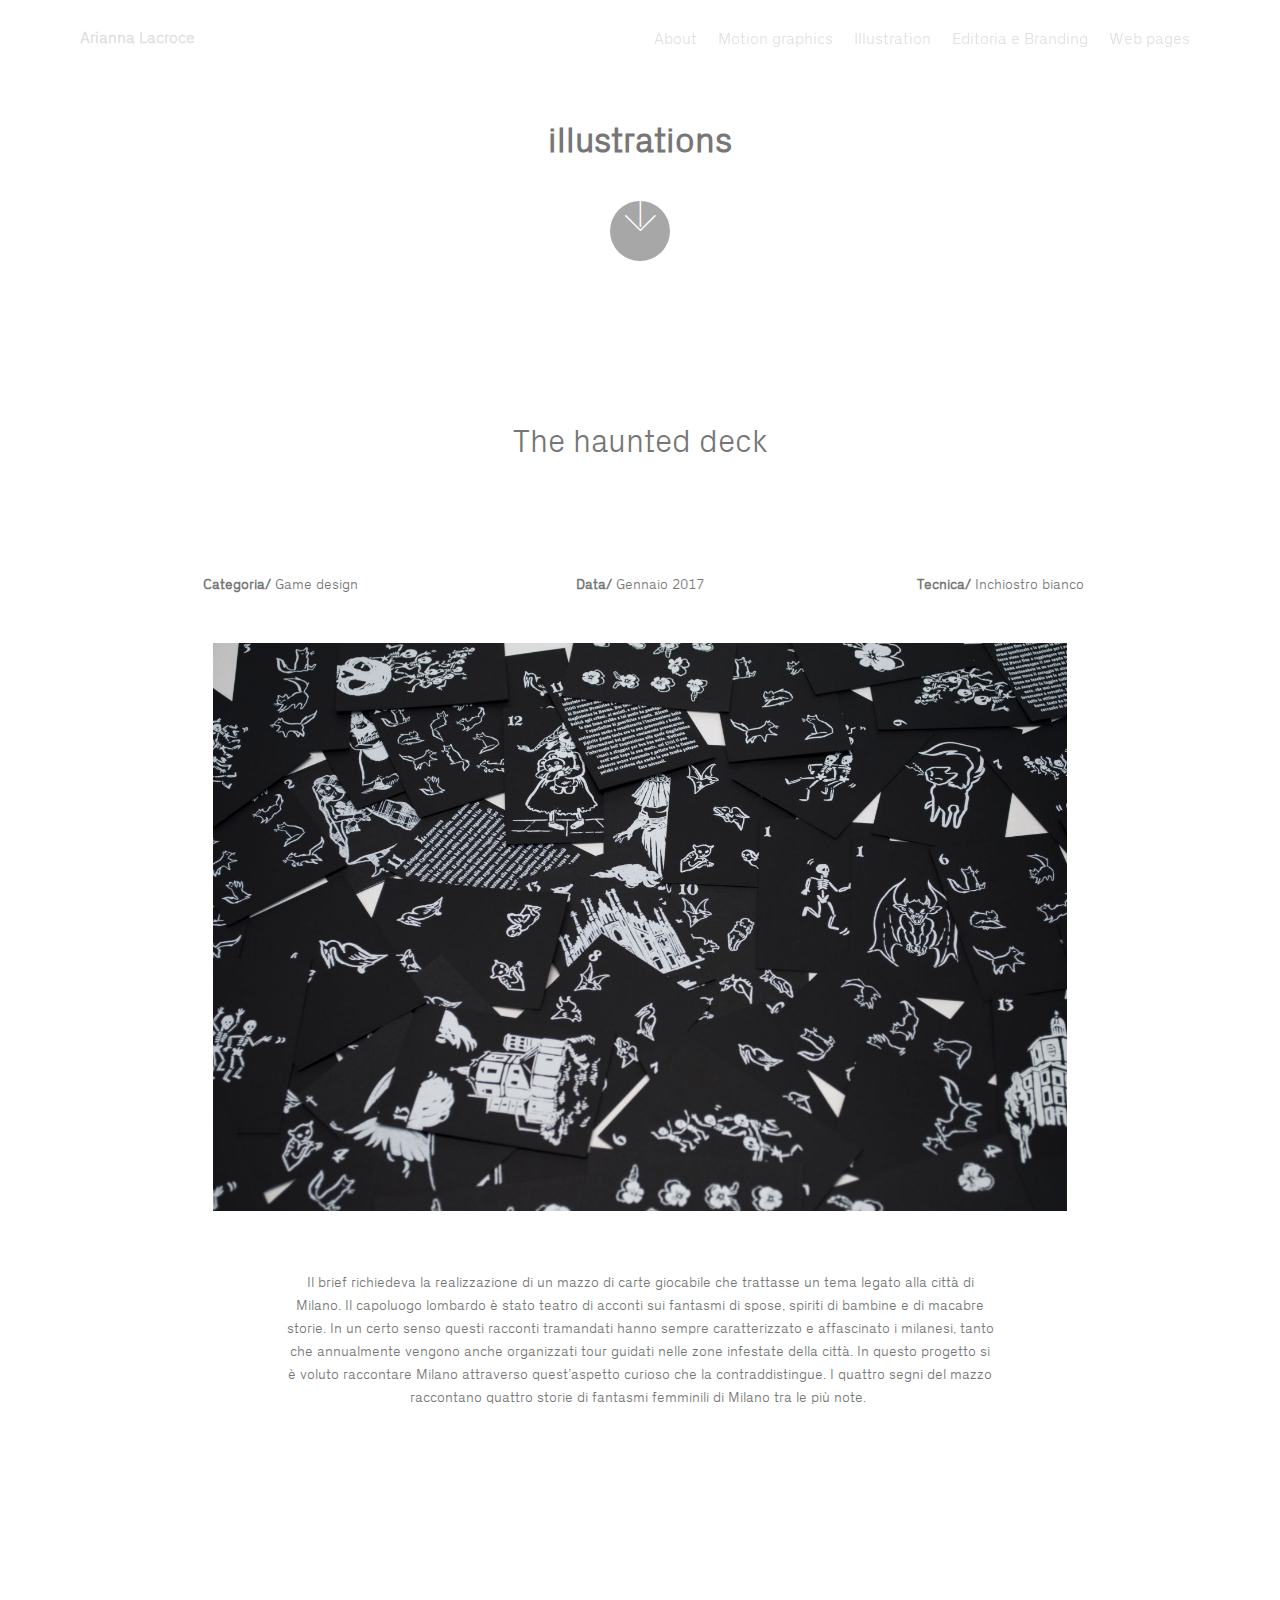
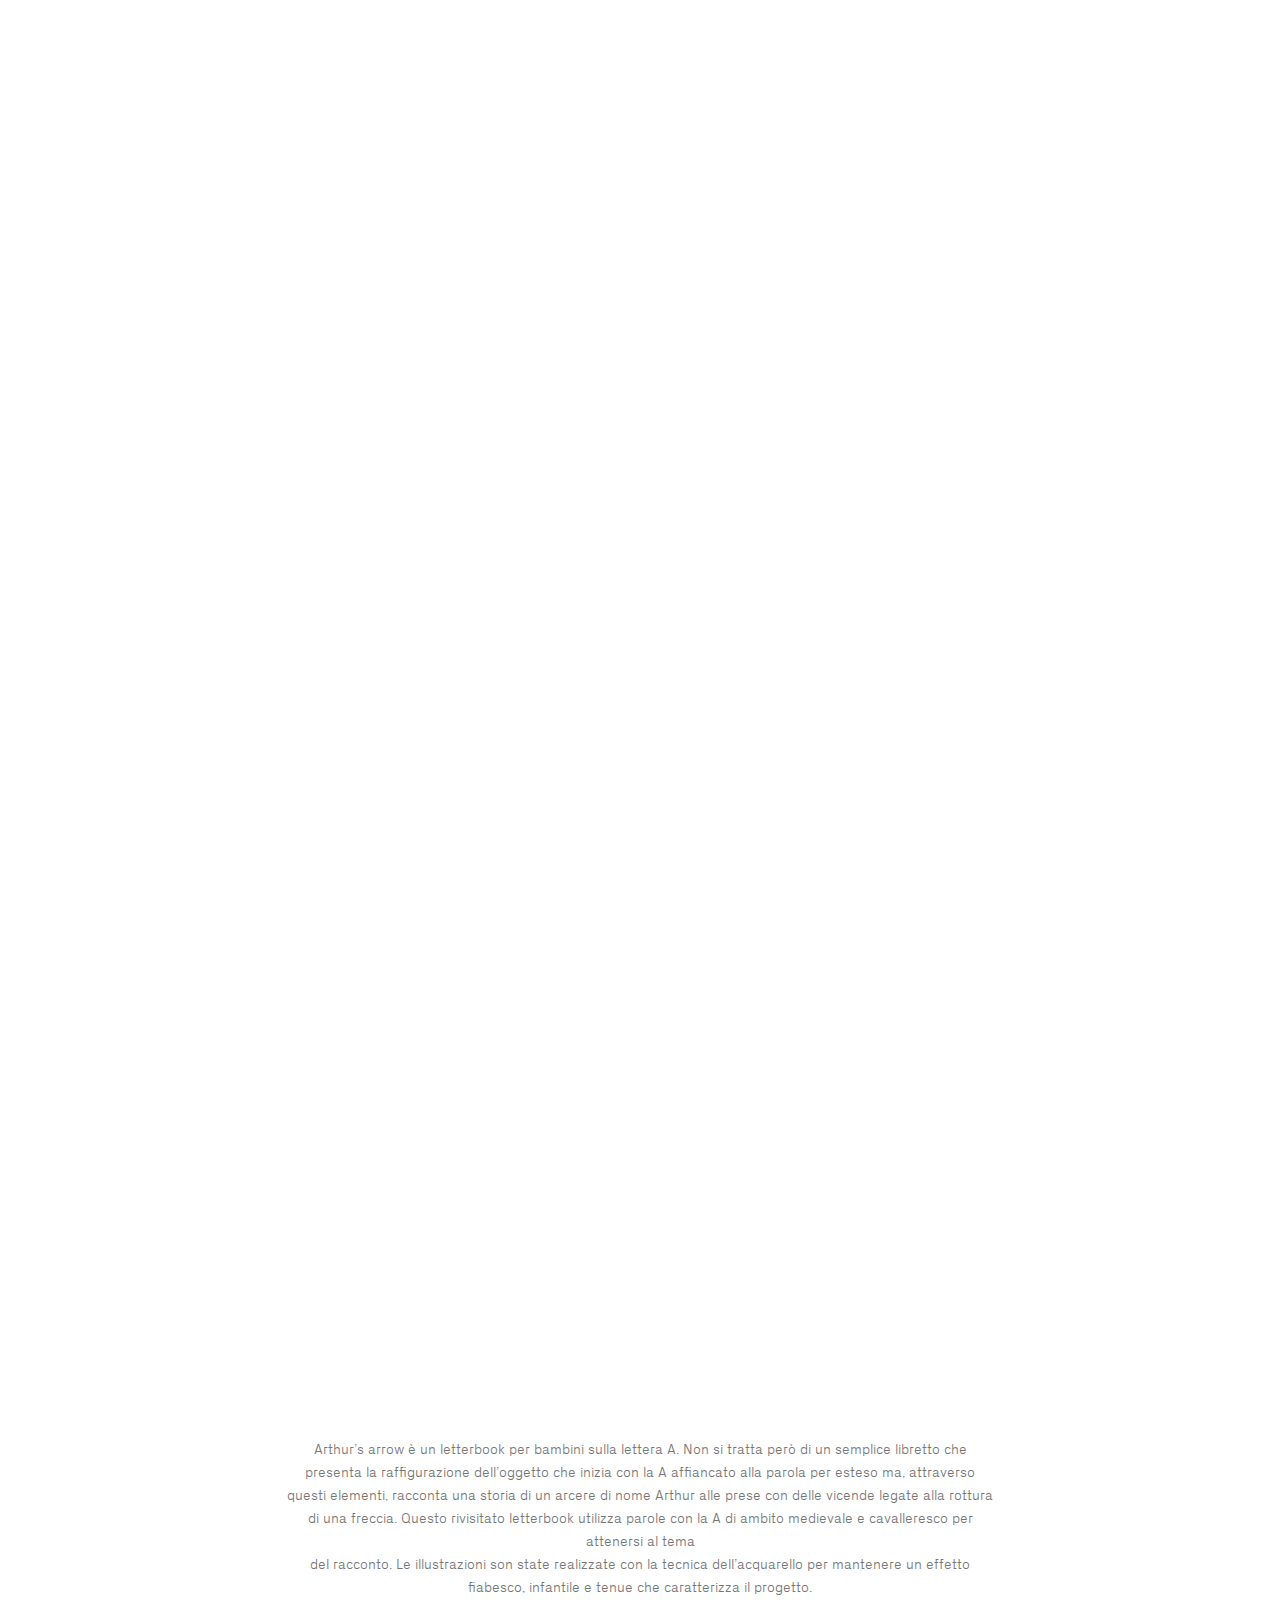
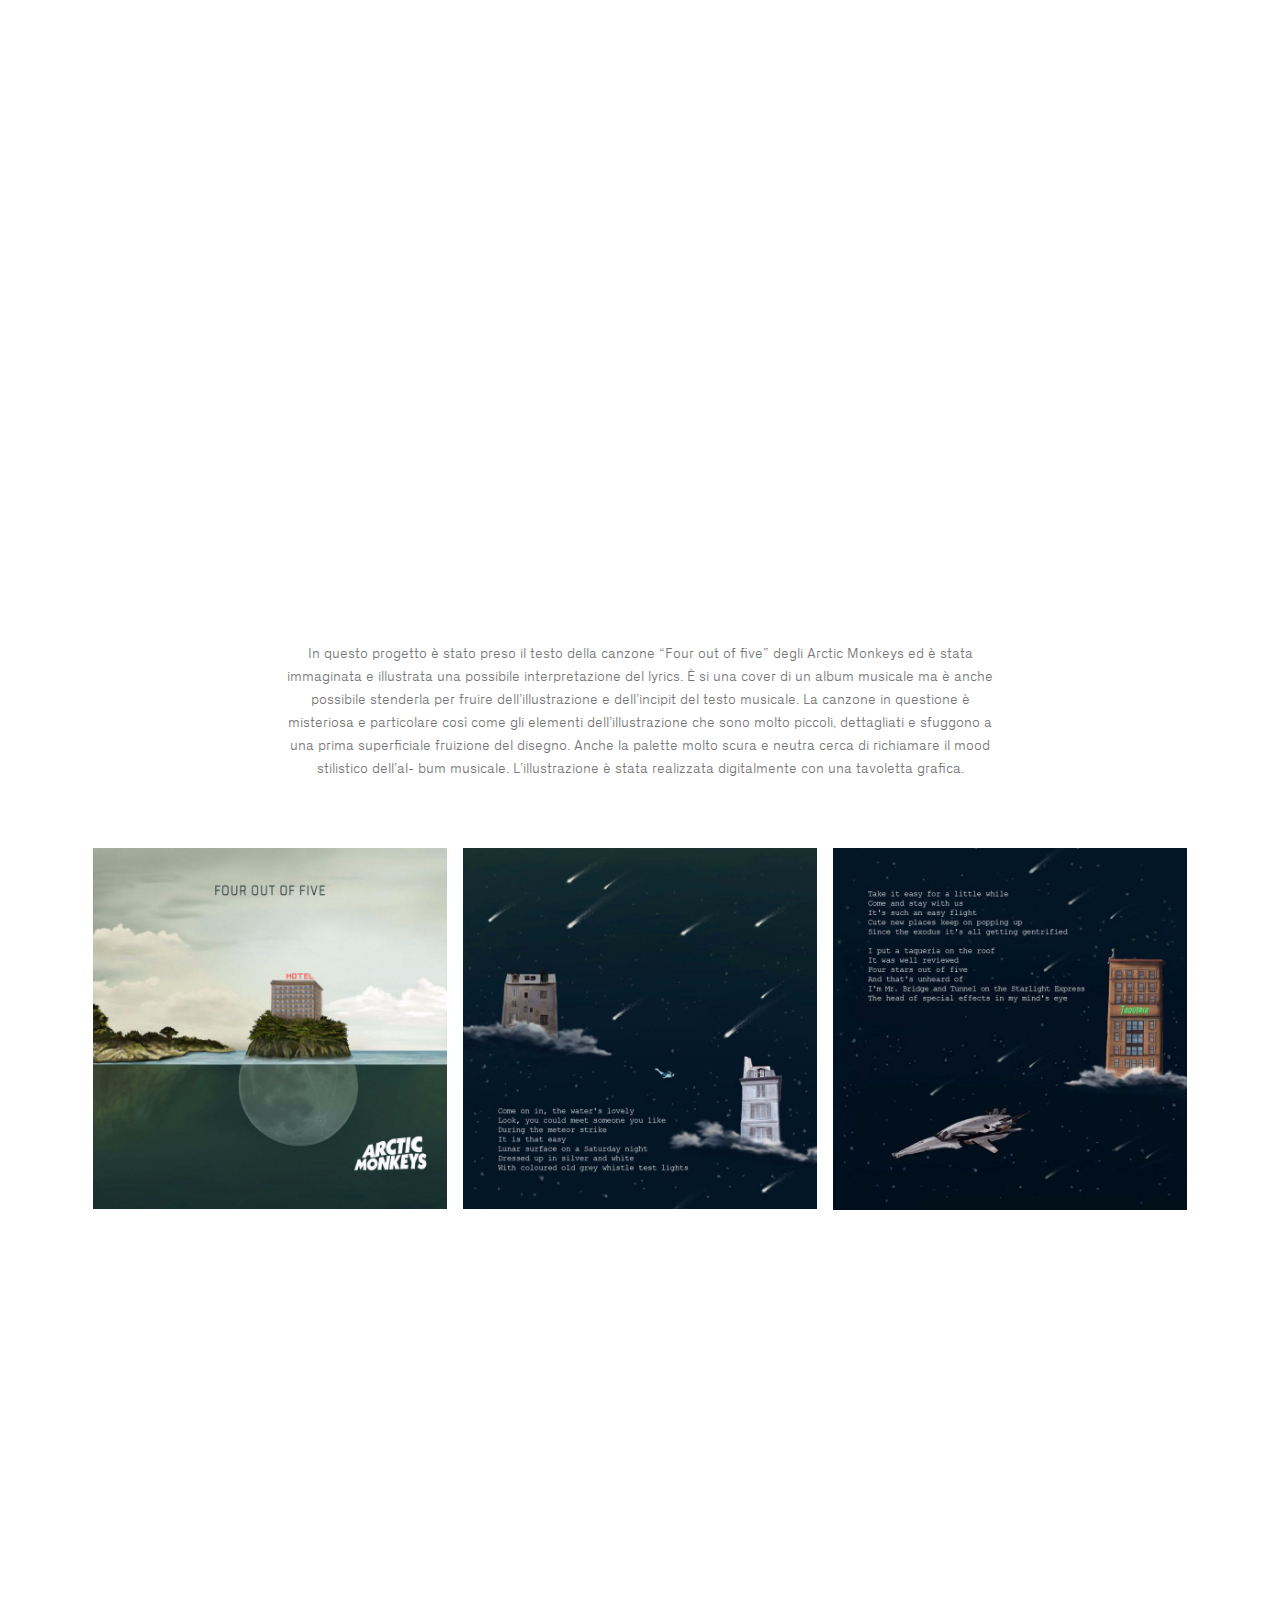
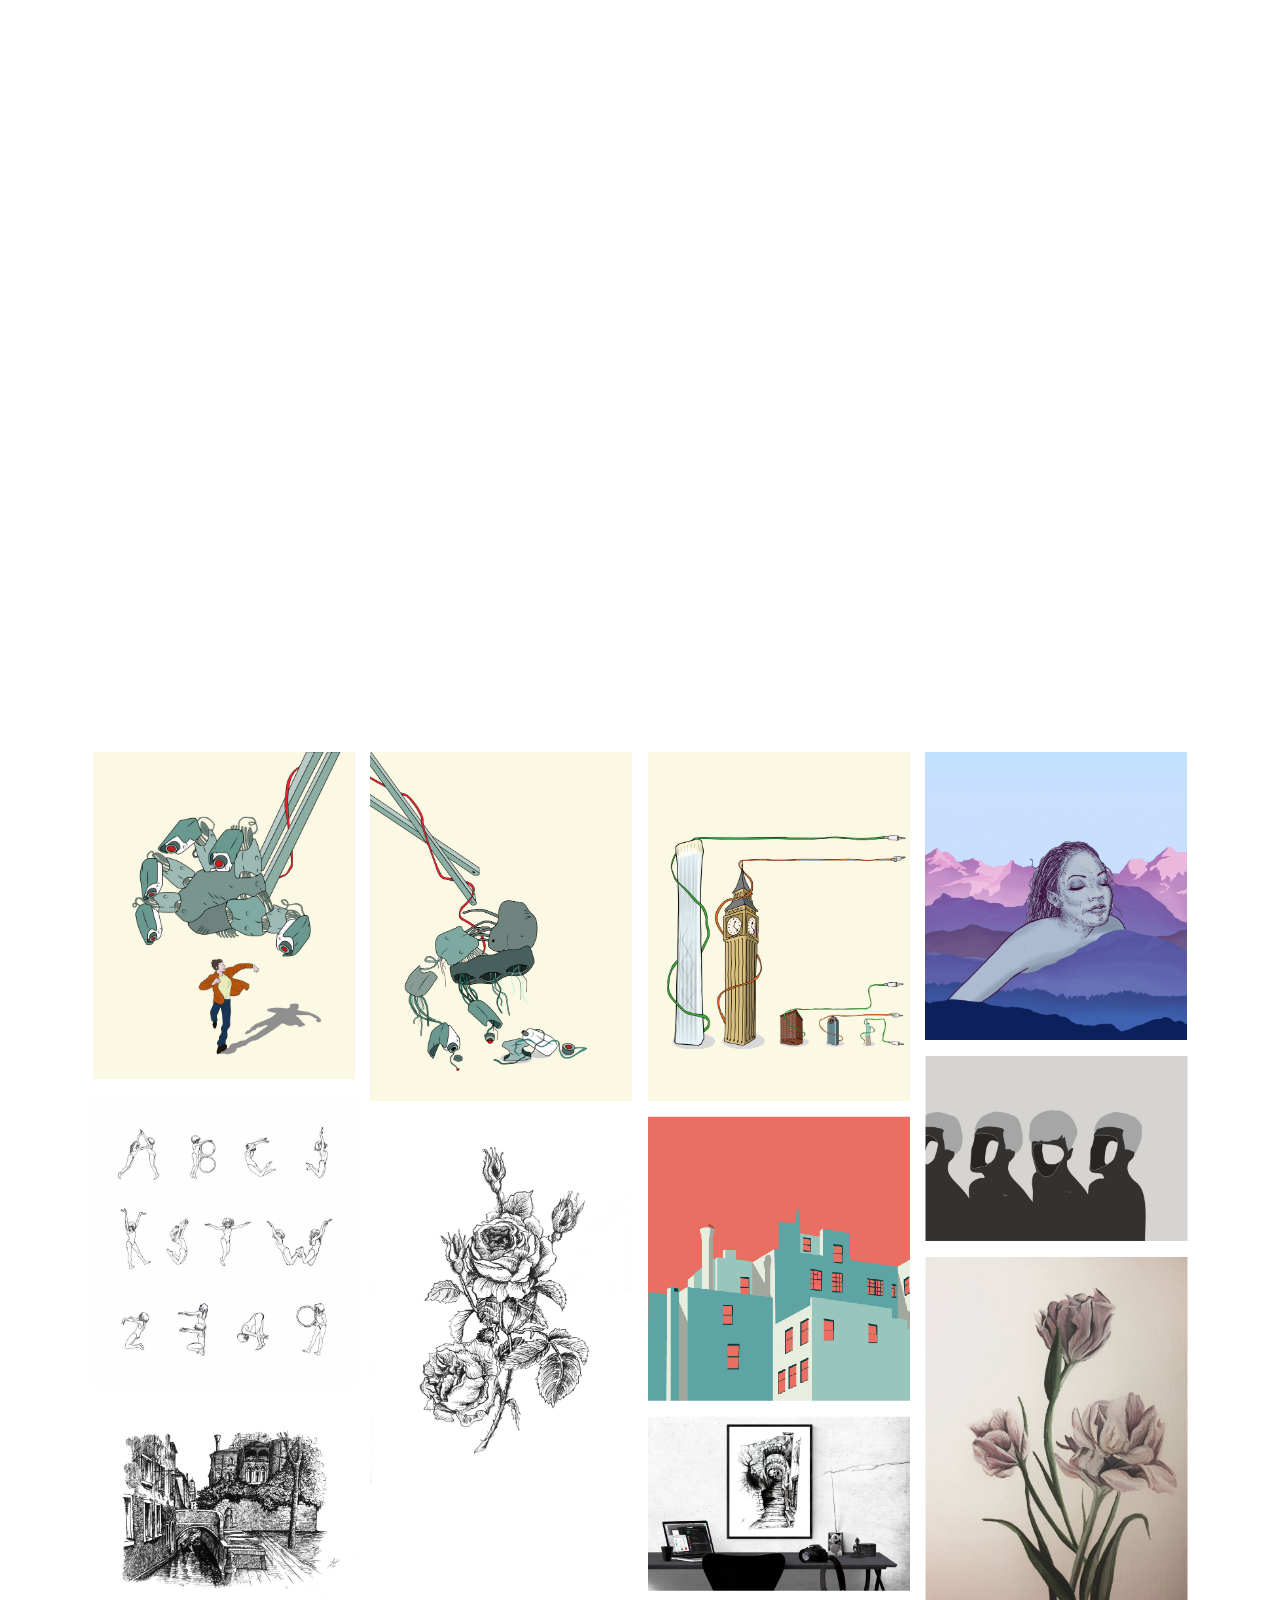
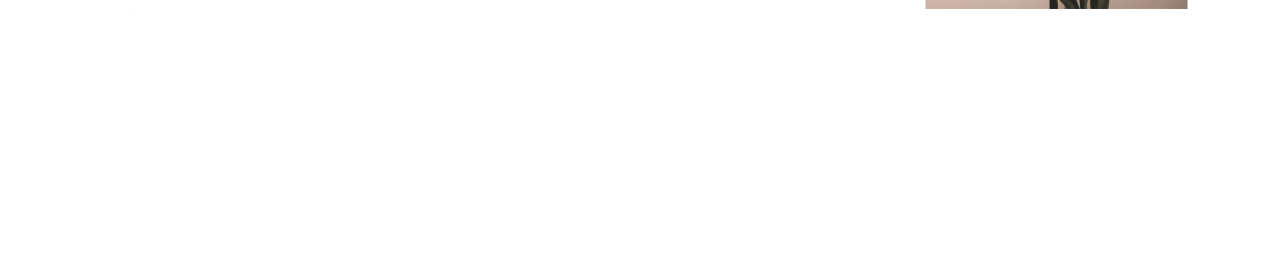
==== commit d55e2563: "create github pages" ====
--- a/page1.html
+++ b/page1.html
@@ -6,7 +6,7 @@
   <meta http-equiv="X-UA-Compatible" content="IE=edge">
   <meta name="generator" content="Mobirise v4.10.7, mobirise.com">
   <meta name="viewport" content="width=device-width, initial-scale=1, minimum-scale=1">
-  <link rel="shortcut icon" href="assets/images/logo2.png" type="image/x-icon">
+  <link rel="shortcut icon" href="assets/images/schermata-2019-08-08-alle-16.04.21-122x111.png" type="image/x-icon">
   <meta name="description" content="">
   
   <title>illustrations</title>
@@ -65,7 +65,7 @@
     </nav>
 </section>
 
-<section class="engine"><a href="https://mobirise.info/e">make a website</a></section><section class="header6 cid-ryngLbl1ND" id="header6-1d">
+<section class="engine"><a href="https://mobirise.info/y">html website templates</a></section><section class="header6 cid-ryngLbl1ND" id="header6-1d">
 
     
 
@@ -362,6 +362,17 @@
         <div><!-- Filter --><!-- Gallery --><div class="mbr-gallery-row"><div class="mbr-gallery-layout-default"><div><div><div class="mbr-gallery-item mbr-gallery-item--p1" data-video-url="false" data-tags="Eccezionale"><div href="#lb-gallery1-3k" data-slide-to="0" data-toggle="modal"><img src="assets/images/a-video-sorveglianza-e-video-controllo-trascinato-744x930-744x930.jpg" alt="" title=""><span class="icon-focus"></span></div></div><div class="mbr-gallery-item mbr-gallery-item--p1" data-video-url="false" data-tags="Responsive"><div href="#lb-gallery1-3k" data-slide-to="1" data-toggle="modal"><img src="assets/images/b-2000x2667-800x1067.jpg" alt="" title=""><span class="icon-focus"></span></div></div><div class="mbr-gallery-item mbr-gallery-item--p1" data-video-url="false" data-tags="Creativa"><div href="#lb-gallery1-3k" data-slide-to="2" data-toggle="modal"><img src="assets/images/s-2000x2667-800x1067.jpg" alt="" title=""><span class="icon-focus"></span></div></div><div class="mbr-gallery-item mbr-gallery-item--p1" data-video-url="false" data-tags="Animata"><div href="#lb-gallery1-3k" data-slide-to="3" data-toggle="modal"><img src="assets/images/gomma-1984x3402-800x881.png" alt="" title=""><span class="icon-focus"></span></div></div><div class="mbr-gallery-item mbr-gallery-item--p1" data-video-url="false" data-tags="Eccezionale"><div href="#lb-gallery1-3k" data-slide-to="4" data-toggle="modal"><img src="assets/images/prove-fase02-trascinato-2000x1414-800x566.jpg" alt="" title=""><span class="icon-focus"></span></div></div><div class="mbr-gallery-item mbr-gallery-item--p1" data-video-url="false" data-tags="Eccezionale"><div href="#lb-gallery1-3k" data-slide-to="5" data-toggle="modal"><img src="assets/images/lacrocea-brainstorm-1-2000x3091-800x900.jpeg" alt="" title=""><span class="icon-focus"></span></div></div><div class="mbr-gallery-item mbr-gallery-item--p1" data-video-url="false" data-tags="Animata"><div href="#lb-gallery1-3k" data-slide-to="6" data-toggle="modal"><img src="assets/images/def1-2000x2797-800x1119.jpg" alt="" title=""><span class="icon-focus"></span></div></div><div class="mbr-gallery-item mbr-gallery-item--p1" data-video-url="false" data-tags="Responsive"><div href="#lb-gallery1-3k" data-slide-to="7" data-toggle="modal"><img src="assets/images/schermata-2018-10-07-alle-10.41.10-442x480-442x480.png" alt="" title=""><span class="icon-focus"></span></div></div><div class="mbr-gallery-item mbr-gallery-item--p1" data-video-url="false" data-tags="Eccezionale"><div href="#lb-gallery1-3k" data-slide-to="8" data-toggle="modal"><img src="assets/images/img-6603-2000x2695-800x1078.jpg" alt="" title=""><span class="icon-focus"></span></div></div><div class="mbr-gallery-item mbr-gallery-item--p1" data-video-url="false" data-tags="Eccezionale"><div href="#lb-gallery1-3k" data-slide-to="9" data-toggle="modal"><img src="assets/images/def2-2000x1578-800x631.jpg" alt="" title=""><span class="icon-focus"></span></div></div><div class="mbr-gallery-item mbr-gallery-item--p1" data-video-url="false" data-tags="Eccezionale"><div href="#lb-gallery1-3k" data-slide-to="10" data-toggle="modal"><img src="assets/images/conor-lyons-mackbook-4-2000x1333-800x533.jpg" alt="" title=""><span class="icon-focus"></span></div></div></div></div><div class="clearfix"></div></div></div><!-- Lightbox --><div data-app-prevent-settings="" class="mbr-slider modal fade carousel slide" tabindex="-1" data-keyboard="true" data-interval="false" id="lb-gallery1-3k"><div class="modal-dialog"><div class="modal-content"><div class="modal-body"><div class="carousel-inner"><div class="carousel-item"><img src="assets/images/a-video-sorveglianza-e-video-controllo-trascinato-744x930.jpg" alt="" title=""></div><div class="carousel-item"><img src="assets/images/b-2000x2667.jpg" alt="" title=""></div><div class="carousel-item"><img src="assets/images/s-2000x2667.jpg" alt="" title=""></div><div class="carousel-item"><img src="assets/images/gomma-1984x3402.png" alt="" title=""></div><div class="carousel-item"><img src="assets/images/prove-fase02-trascinato-2000x1414.jpg" alt="" title=""></div><div class="carousel-item"><img src="assets/images/lacrocea-brainstorm-1-2000x3091.jpeg" alt="" title=""></div><div class="carousel-item"><img src="assets/images/def1-2000x2797.jpg" alt="" title=""></div><div class="carousel-item"><img src="assets/images/schermata-2018-10-07-alle-10.41.10-442x480.png" alt="" title=""></div><div class="carousel-item"><img src="assets/images/img-6603-2000x2695.jpg" alt="" title=""></div><div class="carousel-item"><img src="assets/images/def2-2000x1578.jpg" alt="" title=""></div><div class="carousel-item active"><img src="assets/images/conor-lyons-mackbook-4-2000x1333.jpg" alt="" title=""></div></div><a class="carousel-control carousel-control-prev" role="button" data-slide="prev" href="#lb-gallery1-3k"><span class="mbri-left mbr-iconfont" aria-hidden="true"></span><span class="sr-only">Previous</span></a><a class="carousel-control carousel-control-next" role="button" data-slide="next" href="#lb-gallery1-3k"><span class="mbri-right mbr-iconfont" aria-hidden="true"></span><span class="sr-only">Next</span></a><a class="close" href="#" role="button" data-dismiss="modal"><span class="sr-only">Close</span></a></div></div></div></div></div>
     </div>
 
+</section>
+
+<section class="mbr-section article content1 cid-ryzlV6wAOv" id="content1-4t">
+    
+     
+
+    <div class="container">
+        <div class="media-container-row">
+            <div class="mbr-text col-12 mbr-fonts-style display-7 col-md-12"><p><br></p><p><br></p><p><strong>email_ </strong>lacroce.arianna@gmail.com &nbsp;&nbsp;&nbsp;&nbsp;&nbsp;&nbsp;&nbsp;&nbsp;<strong>             instagram_ </strong><a href="https://www.instagram.com/sournut_/" target="_blank">@sournut_</a>&nbsp;&nbsp;&nbsp;&nbsp;&nbsp;&nbsp;&nbsp;&nbsp;&nbsp;&nbsp;&nbsp;&nbsp;<strong>            </strong>Communication design</p></div>
+        </div>
+    </div>
 </section>
 
 
--- a/assets/mobirise/css/mbr-additional.css
+++ b/assets/mobirise/css/mbr-additional.css
@@ -1811,7 +1811,7 @@
 }
 .cid-ryn9vNfxSK {
   padding-top: 120px;
-  padding-bottom: 90px;
+  padding-bottom: 15px;
   background: linear-gradient(45deg, #ffffff, #ffffff);
 }
 .cid-ryn9vNfxSK .mbr-section-subtitle {
@@ -1821,6 +1821,21 @@
 .cid-ryn9vNfxSK .mbr-section-title {
   text-align: center;
   color: #232323;
+}
+.cid-ryzlEa27ai {
+  padding-top: 0px;
+  padding-bottom: 30px;
+  background-color: #ffffff;
+}
+.cid-ryzlEa27ai .mbr-text,
+.cid-ryzlEa27ai blockquote {
+  color: #767676;
+}
+.cid-ryzlEa27ai .mbr-text P {
+  text-align: right;
+}
+.cid-ryzlEa27ai .mbr-text {
+  color: #cccccc;
 }
 .cid-ryngLbl1ND {
   padding-top: 120px;
@@ -2285,6 +2300,21 @@
   opacity: 0.7;
   -webkit-transition: 0.2s background ease-in-out;
   transition: 0.2s background ease-in-out;
+}
+.cid-ryzlV6wAOv {
+  padding-top: 0px;
+  padding-bottom: 30px;
+  background-color: #ffffff;
+}
+.cid-ryzlV6wAOv .mbr-text,
+.cid-ryzlV6wAOv blockquote {
+  color: #767676;
+}
+.cid-ryzlV6wAOv .mbr-text P {
+  text-align: right;
+}
+.cid-ryzlV6wAOv .mbr-text {
+  color: #cccccc;
 }
 .cid-ryz6w2ei4C .navbar {
   padding: .5rem 0;
@@ -2852,7 +2882,7 @@
 .cid-ryu9iBsQrm {
   background: #ffffff;
   padding-top: 0px;
-  padding-bottom: 120px;
+  padding-bottom: 0px;
 }
 .cid-ryu9iBsQrm .video-block {
   margin: auto;
@@ -2861,6 +2891,21 @@
   .cid-ryu9iBsQrm .video-block {
     width: 100% !important;
   }
+}
+.cid-ryzmezIZgQ {
+  padding-top: 0px;
+  padding-bottom: 30px;
+  background-color: #ffffff;
+}
+.cid-ryzmezIZgQ .mbr-text,
+.cid-ryzmezIZgQ blockquote {
+  color: #767676;
+}
+.cid-ryzmezIZgQ .mbr-text P {
+  text-align: right;
+}
+.cid-ryzmezIZgQ .mbr-text {
+  color: #cccccc;
 }
 .cid-ryz6w2ei4C .navbar {
   padding: .5rem 0;
@@ -3898,7 +3943,7 @@
 }
 .cid-ryudV4QmjX {
   padding-top: 15px;
-  padding-bottom: 135px;
+  padding-bottom: 0px;
   background-color: #ffffff;
 }
 .cid-ryudV4QmjX .mbr-slider .carousel-control {
@@ -3957,6 +4002,21 @@
   -webkit-transition: 0.2s background ease-in-out;
   transition: 0.2s background ease-in-out;
   background: linear-gradient(to left, #554346, #45505b) !important;
+}
+.cid-ryzm1EJBbG {
+  padding-top: 0px;
+  padding-bottom: 30px;
+  background-color: #ffffff;
+}
+.cid-ryzm1EJBbG .mbr-text,
+.cid-ryzm1EJBbG blockquote {
+  color: #767676;
+}
+.cid-ryzm1EJBbG .mbr-text P {
+  text-align: right;
+}
+.cid-ryzm1EJBbG .mbr-text {
+  color: #cccccc;
 }
 .cid-ryz6w2ei4C .navbar {
   padding: .5rem 0;
@@ -4607,7 +4667,7 @@
 }
 .cid-rytj0Xpj0L {
   padding-top: 0px;
-  padding-bottom: 120px;
+  padding-bottom: 0px;
   background: #ffffff;
 }
 .cid-rytj0Xpj0L .images-container.container-fluid {
@@ -4654,6 +4714,21 @@
     padding: 0 0 2rem 0 !important;
     -webkit-flex-basis: initial !important;
   }
+}
+.cid-ryzmk5uYc9 {
+  padding-top: 0px;
+  padding-bottom: 30px;
+  background-color: #ffffff;
+}
+.cid-ryzmk5uYc9 .mbr-text,
+.cid-ryzmk5uYc9 blockquote {
+  color: #767676;
+}
+.cid-ryzmk5uYc9 .mbr-text P {
+  text-align: right;
+}
+.cid-ryzmk5uYc9 .mbr-text {
+  color: #cccccc;
 }
 .cid-ryz6w2ei4C .navbar {
   padding: .5rem 0;
@@ -5059,78 +5134,26 @@
 }
 .cid-ryzf6si6wa {
   padding-top: 90px;
-  padding-bottom: 60px;
+  padding-bottom: 15px;
   background-color: #ffffff;
 }
 .cid-ryzf6si6wa .mbr-text,
 .cid-ryzf6si6wa blockquote {
   color: #767676;
 }
-.cid-ryz6gNXgJ3 {
-  padding-top: 45px;
-  padding-bottom: 45px;
-  background-color: #ffffff;
-}
-@media (max-width: 767px) {
-  .cid-ryz6gNXgJ3 .media-wrap {
-    margin-bottom: 1rem;
-    text-align: center;
-  }
-}
-.cid-ryz6gNXgJ3 .media-wrap .mbr-iconfont-logo {
-  font-size: 7rem;
-  color: #f36;
-}
-.cid-ryz6gNXgJ3 .media-wrap img {
-  height: 6rem;
-}
-.cid-ryz6gNXgJ3 .mbr-text {
-  color: #767676;
-}
-@media (max-width: 767px) {
-  .cid-ryz6gNXgJ3 .footer-lower .copyright {
-    margin-bottom: 1rem;
-    text-align: center;
-  }
-}
-.cid-ryz6gNXgJ3 .footer-lower hr {
-  margin: 1rem 0;
-  border-color: #000;
-  opacity: .05;
-}
-.cid-ryz6gNXgJ3 .footer-lower .social-list {
-  padding-left: 0;
-  margin-bottom: 0;
-  list-style: none;
-  display: flex;
-  -webkit-flex-wrap: wrap;
-  flex-wrap: wrap;
-  -webkit-justify-content: flex-end;
-  justify-content: flex-end;
-}
-.cid-ryz6gNXgJ3 .footer-lower .social-list .mbr-iconfont-social {
-  font-size: 1.3rem;
-  color: #232323;
-}
-.cid-ryz6gNXgJ3 .footer-lower .social-list .soc-item {
-  margin: 0 .5rem;
-}
-.cid-ryz6gNXgJ3 .footer-lower .social-list a {
-  margin: 0;
-  opacity: .5;
-  -webkit-transition: .2s linear;
-  transition: .2s linear;
-}
-.cid-ryz6gNXgJ3 .footer-lower .social-list a:hover {
-  opacity: 1;
-}
-@media (max-width: 767px) {
-  .cid-ryz6gNXgJ3 .footer-lower .social-list {
-    -webkit-justify-content: center;
-    justify-content: center;
-  }
-}
-.cid-ryz6gNXgJ3 .links {
+.cid-ryzl6aHj52 {
+  padding-top: 0px;
+  padding-bottom: 30px;
+  background-color: #ffffff;
+}
+.cid-ryzl6aHj52 .mbr-text,
+.cid-ryzl6aHj52 blockquote {
+  color: #767676;
+}
+.cid-ryzl6aHj52 .mbr-text P {
+  text-align: right;
+}
+.cid-ryzl6aHj52 .mbr-text {
   color: #cccccc;
 }
 .cid-ryz6w2ei4C .navbar {
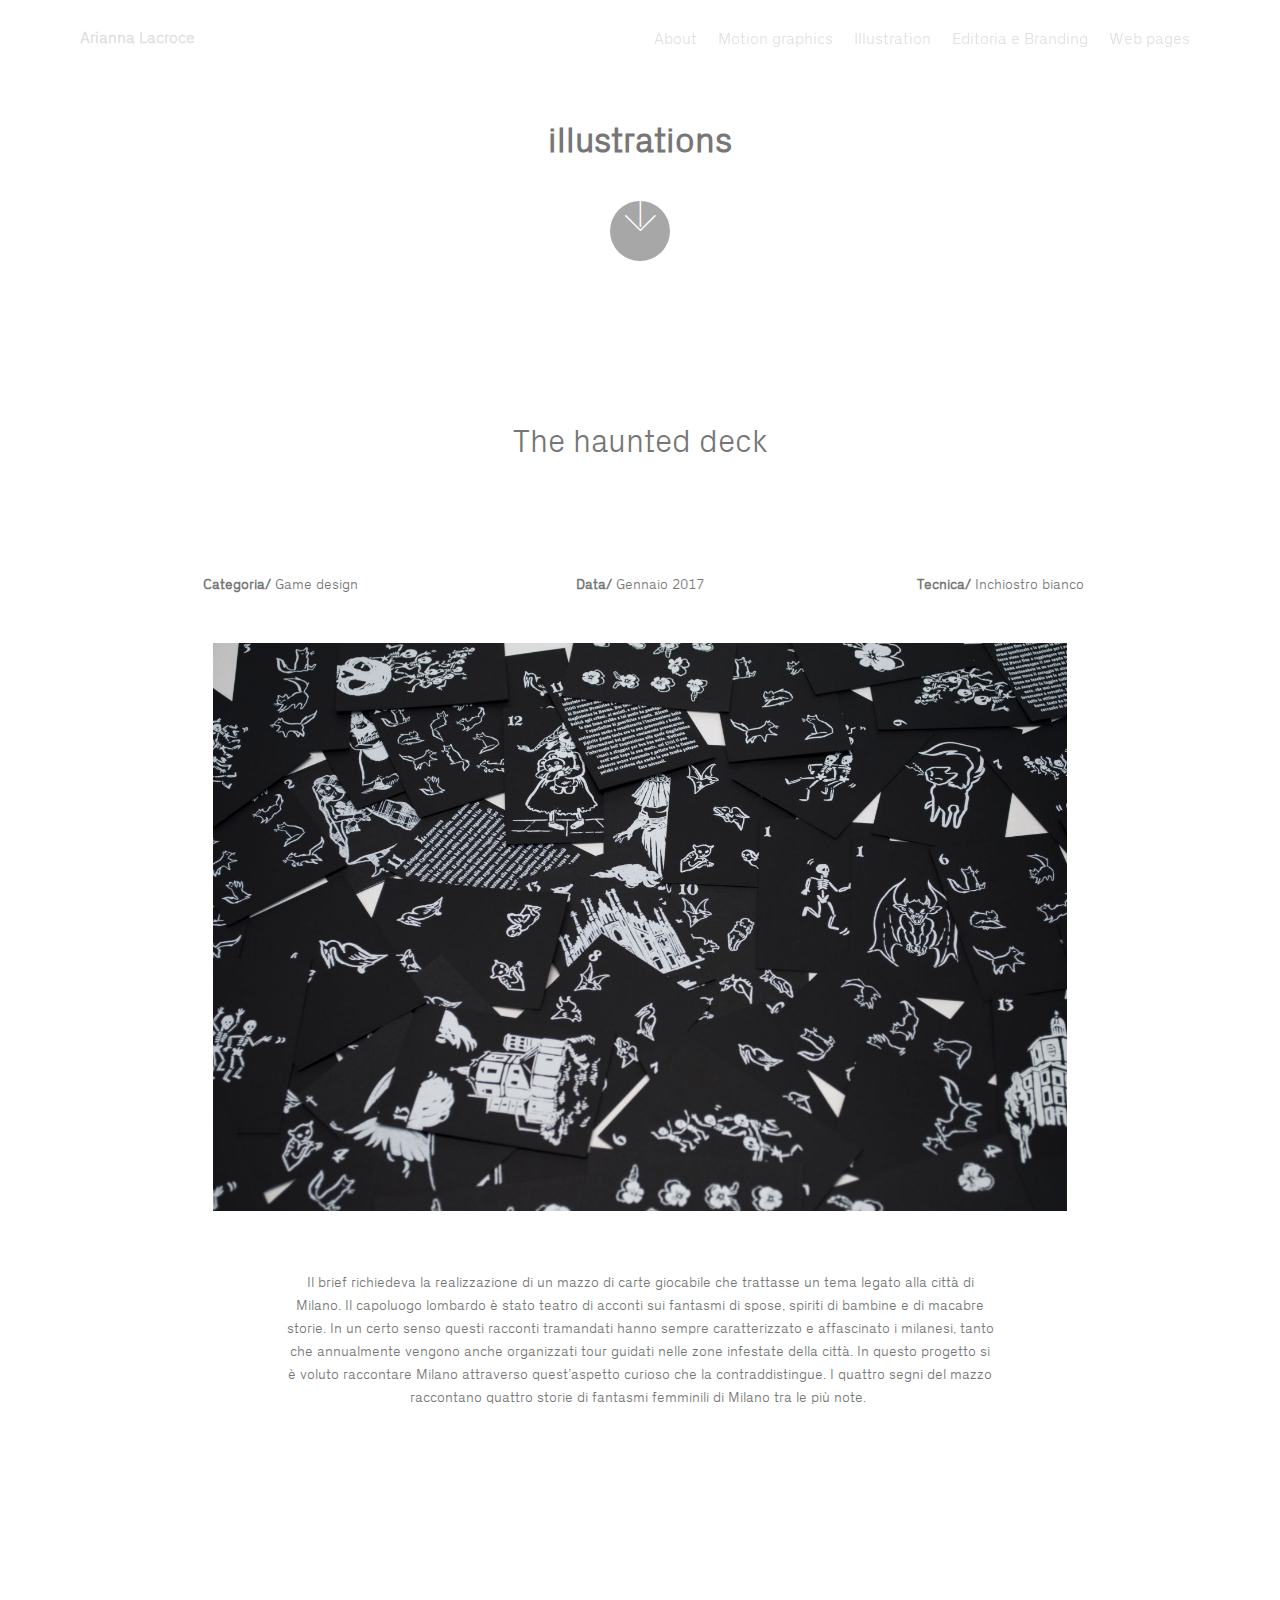
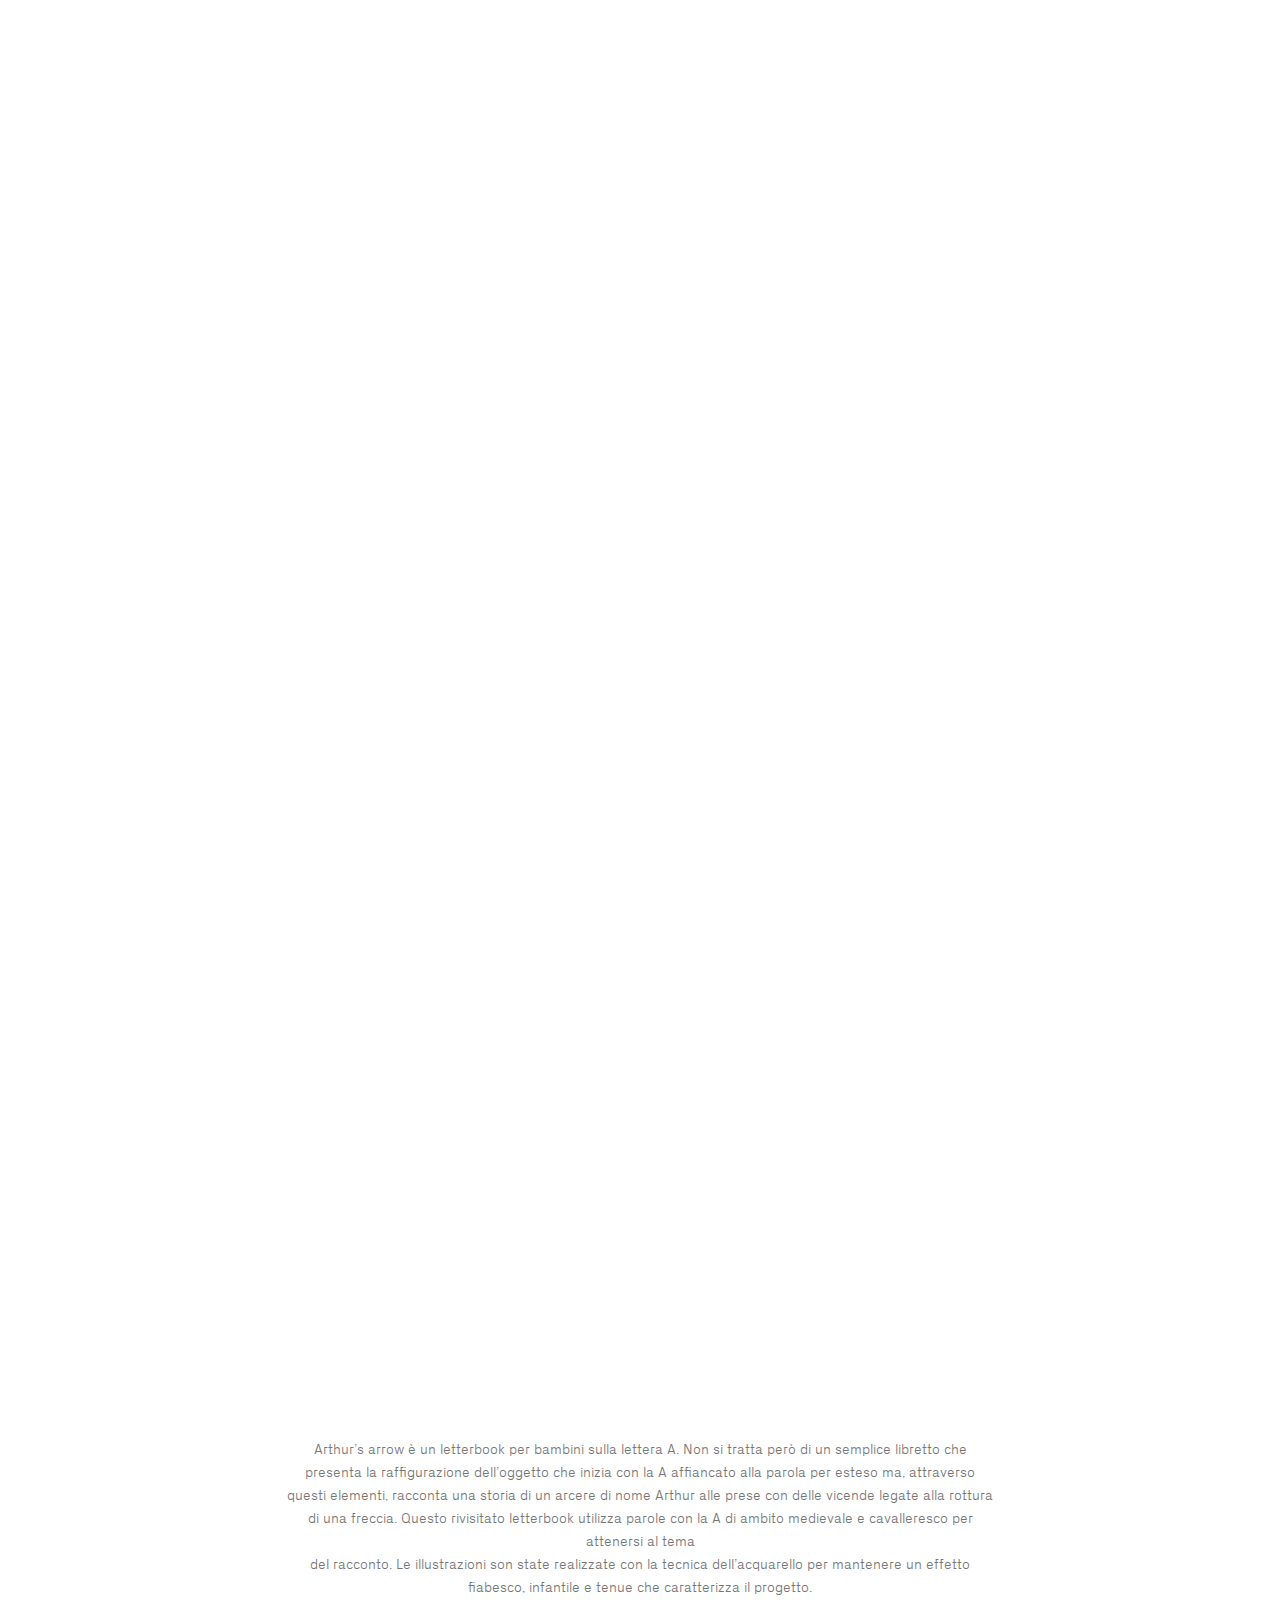
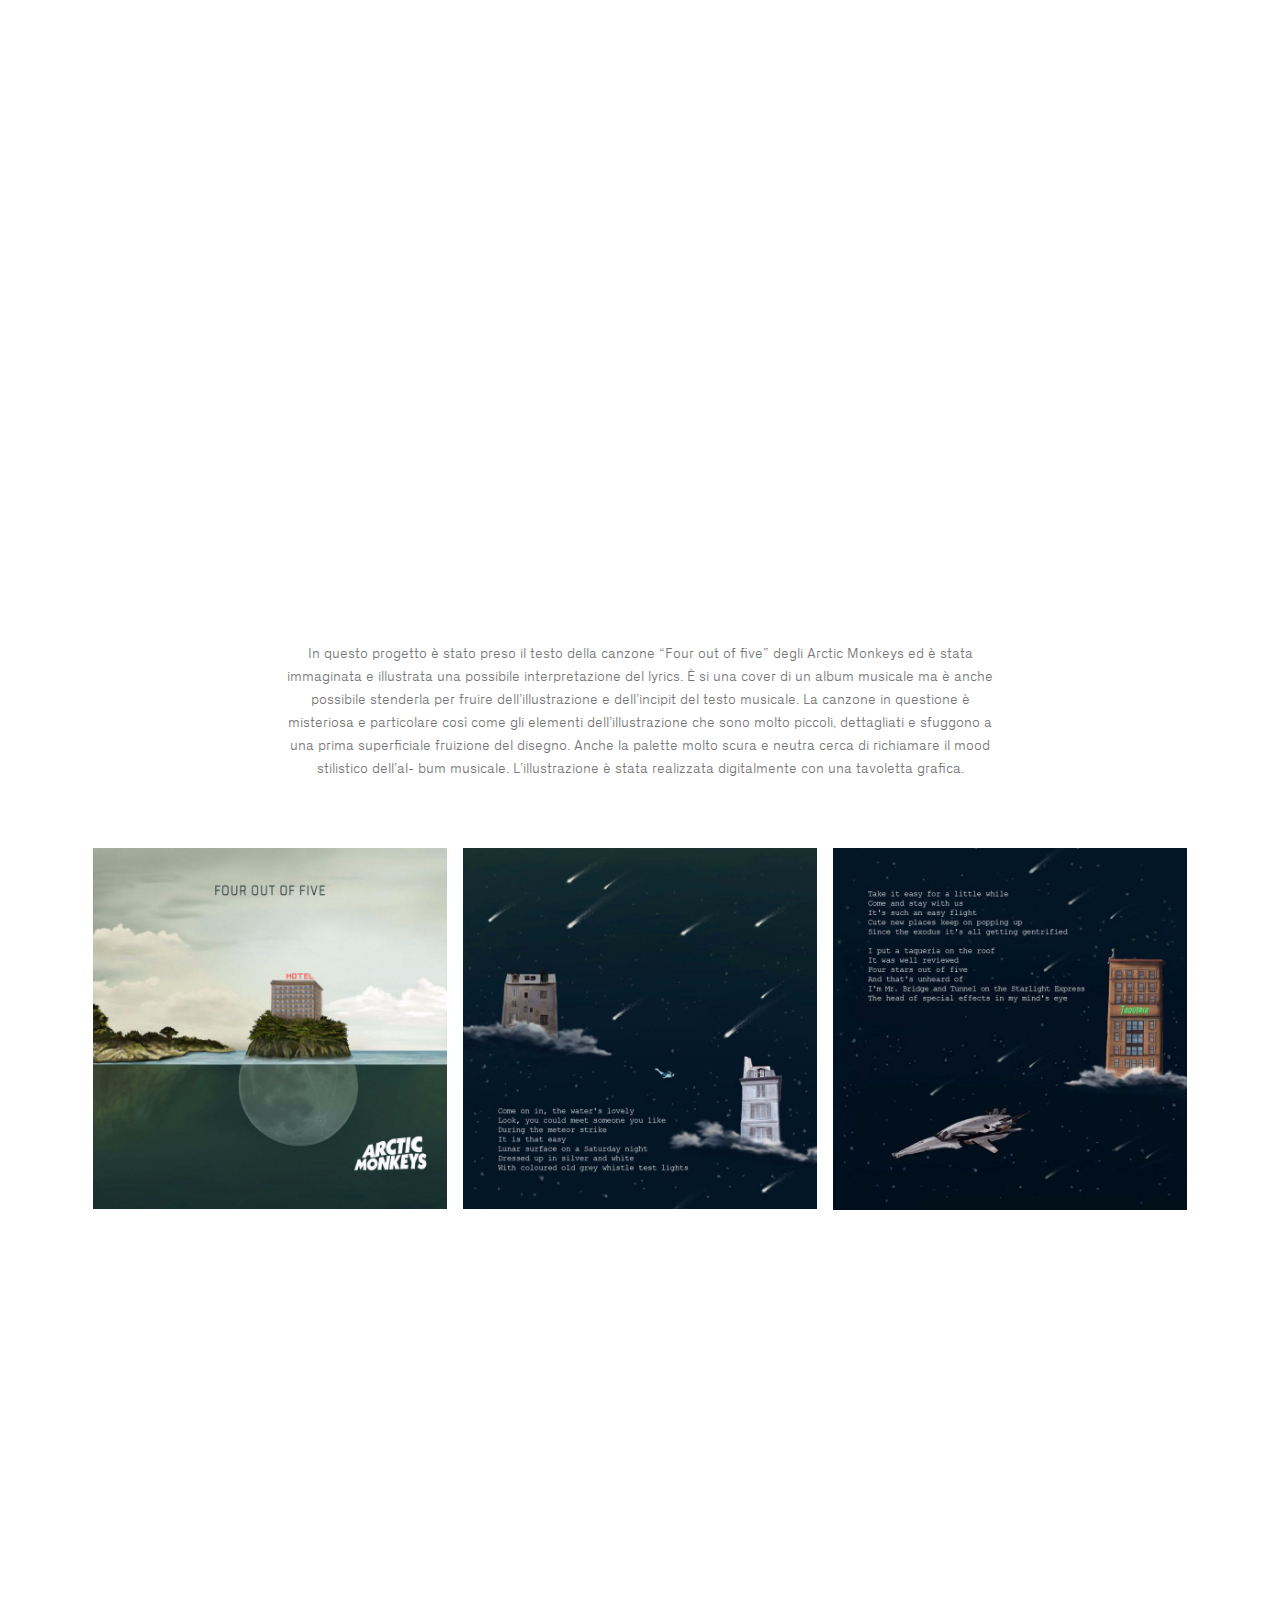
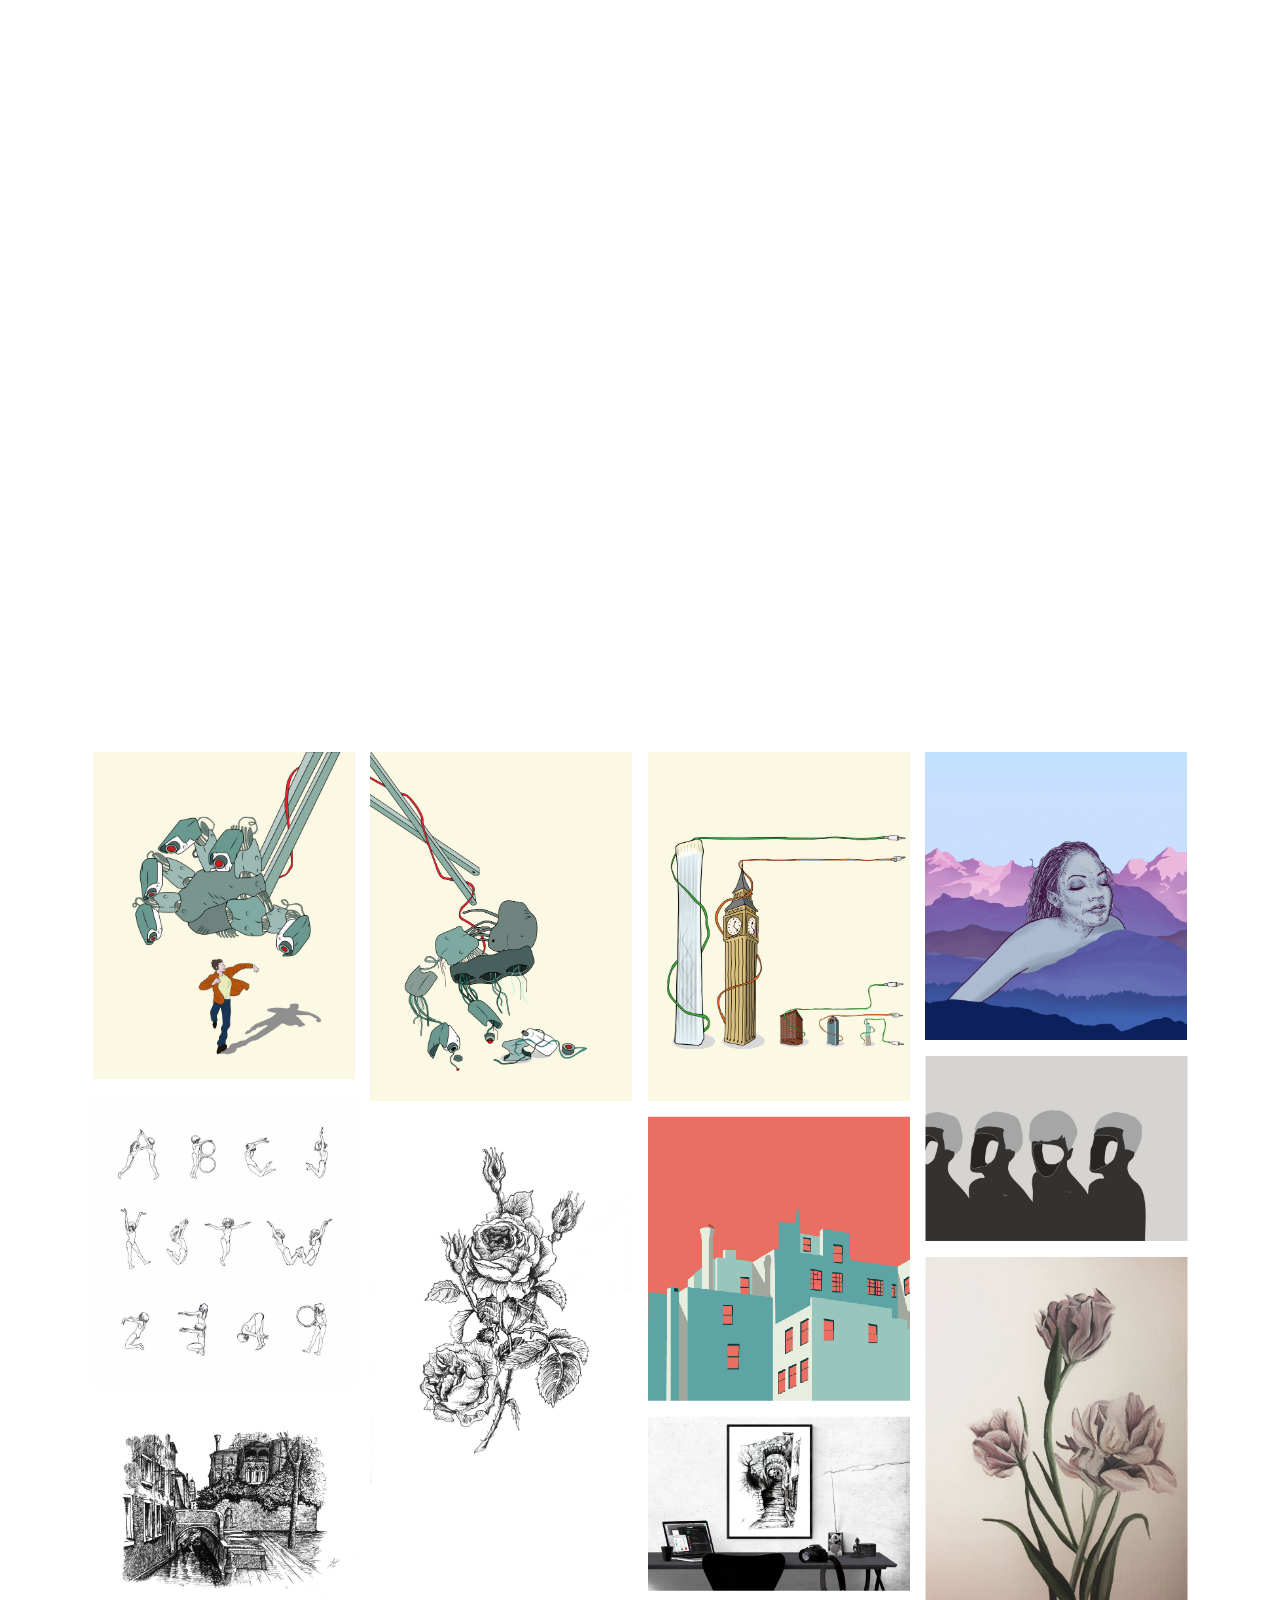
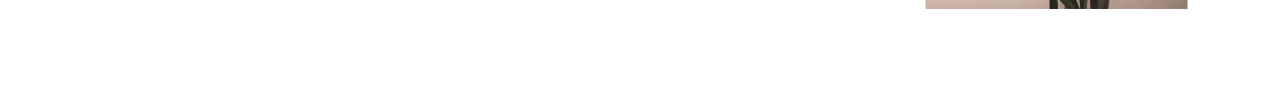
==== commit ffe74975: "create github pages" ====
--- a/page1.html
+++ b/page1.html
@@ -65,7 +65,7 @@
     </nav>
 </section>
 
-<section class="engine"><a href="https://mobirise.info/y">html website templates</a></section><section class="header6 cid-ryngLbl1ND" id="header6-1d">
+<section class="engine"><a href="https://mobirise.info/b">how to create your own website</a></section><section class="header6 cid-ryngLbl1ND" id="header6-1d">
 
     
 
@@ -362,17 +362,6 @@
         <div><!-- Filter --><!-- Gallery --><div class="mbr-gallery-row"><div class="mbr-gallery-layout-default"><div><div><div class="mbr-gallery-item mbr-gallery-item--p1" data-video-url="false" data-tags="Eccezionale"><div href="#lb-gallery1-3k" data-slide-to="0" data-toggle="modal"><img src="assets/images/a-video-sorveglianza-e-video-controllo-trascinato-744x930-744x930.jpg" alt="" title=""><span class="icon-focus"></span></div></div><div class="mbr-gallery-item mbr-gallery-item--p1" data-video-url="false" data-tags="Responsive"><div href="#lb-gallery1-3k" data-slide-to="1" data-toggle="modal"><img src="assets/images/b-2000x2667-800x1067.jpg" alt="" title=""><span class="icon-focus"></span></div></div><div class="mbr-gallery-item mbr-gallery-item--p1" data-video-url="false" data-tags="Creativa"><div href="#lb-gallery1-3k" data-slide-to="2" data-toggle="modal"><img src="assets/images/s-2000x2667-800x1067.jpg" alt="" title=""><span class="icon-focus"></span></div></div><div class="mbr-gallery-item mbr-gallery-item--p1" data-video-url="false" data-tags="Animata"><div href="#lb-gallery1-3k" data-slide-to="3" data-toggle="modal"><img src="assets/images/gomma-1984x3402-800x881.png" alt="" title=""><span class="icon-focus"></span></div></div><div class="mbr-gallery-item mbr-gallery-item--p1" data-video-url="false" data-tags="Eccezionale"><div href="#lb-gallery1-3k" data-slide-to="4" data-toggle="modal"><img src="assets/images/prove-fase02-trascinato-2000x1414-800x566.jpg" alt="" title=""><span class="icon-focus"></span></div></div><div class="mbr-gallery-item mbr-gallery-item--p1" data-video-url="false" data-tags="Eccezionale"><div href="#lb-gallery1-3k" data-slide-to="5" data-toggle="modal"><img src="assets/images/lacrocea-brainstorm-1-2000x3091-800x900.jpeg" alt="" title=""><span class="icon-focus"></span></div></div><div class="mbr-gallery-item mbr-gallery-item--p1" data-video-url="false" data-tags="Animata"><div href="#lb-gallery1-3k" data-slide-to="6" data-toggle="modal"><img src="assets/images/def1-2000x2797-800x1119.jpg" alt="" title=""><span class="icon-focus"></span></div></div><div class="mbr-gallery-item mbr-gallery-item--p1" data-video-url="false" data-tags="Responsive"><div href="#lb-gallery1-3k" data-slide-to="7" data-toggle="modal"><img src="assets/images/schermata-2018-10-07-alle-10.41.10-442x480-442x480.png" alt="" title=""><span class="icon-focus"></span></div></div><div class="mbr-gallery-item mbr-gallery-item--p1" data-video-url="false" data-tags="Eccezionale"><div href="#lb-gallery1-3k" data-slide-to="8" data-toggle="modal"><img src="assets/images/img-6603-2000x2695-800x1078.jpg" alt="" title=""><span class="icon-focus"></span></div></div><div class="mbr-gallery-item mbr-gallery-item--p1" data-video-url="false" data-tags="Eccezionale"><div href="#lb-gallery1-3k" data-slide-to="9" data-toggle="modal"><img src="assets/images/def2-2000x1578-800x631.jpg" alt="" title=""><span class="icon-focus"></span></div></div><div class="mbr-gallery-item mbr-gallery-item--p1" data-video-url="false" data-tags="Eccezionale"><div href="#lb-gallery1-3k" data-slide-to="10" data-toggle="modal"><img src="assets/images/conor-lyons-mackbook-4-2000x1333-800x533.jpg" alt="" title=""><span class="icon-focus"></span></div></div></div></div><div class="clearfix"></div></div></div><!-- Lightbox --><div data-app-prevent-settings="" class="mbr-slider modal fade carousel slide" tabindex="-1" data-keyboard="true" data-interval="false" id="lb-gallery1-3k"><div class="modal-dialog"><div class="modal-content"><div class="modal-body"><div class="carousel-inner"><div class="carousel-item"><img src="assets/images/a-video-sorveglianza-e-video-controllo-trascinato-744x930.jpg" alt="" title=""></div><div class="carousel-item"><img src="assets/images/b-2000x2667.jpg" alt="" title=""></div><div class="carousel-item"><img src="assets/images/s-2000x2667.jpg" alt="" title=""></div><div class="carousel-item"><img src="assets/images/gomma-1984x3402.png" alt="" title=""></div><div class="carousel-item"><img src="assets/images/prove-fase02-trascinato-2000x1414.jpg" alt="" title=""></div><div class="carousel-item"><img src="assets/images/lacrocea-brainstorm-1-2000x3091.jpeg" alt="" title=""></div><div class="carousel-item"><img src="assets/images/def1-2000x2797.jpg" alt="" title=""></div><div class="carousel-item"><img src="assets/images/schermata-2018-10-07-alle-10.41.10-442x480.png" alt="" title=""></div><div class="carousel-item"><img src="assets/images/img-6603-2000x2695.jpg" alt="" title=""></div><div class="carousel-item"><img src="assets/images/def2-2000x1578.jpg" alt="" title=""></div><div class="carousel-item active"><img src="assets/images/conor-lyons-mackbook-4-2000x1333.jpg" alt="" title=""></div></div><a class="carousel-control carousel-control-prev" role="button" data-slide="prev" href="#lb-gallery1-3k"><span class="mbri-left mbr-iconfont" aria-hidden="true"></span><span class="sr-only">Previous</span></a><a class="carousel-control carousel-control-next" role="button" data-slide="next" href="#lb-gallery1-3k"><span class="mbri-right mbr-iconfont" aria-hidden="true"></span><span class="sr-only">Next</span></a><a class="close" href="#" role="button" data-dismiss="modal"><span class="sr-only">Close</span></a></div></div></div></div></div>
     </div>
 
-</section>
-
-<section class="mbr-section article content1 cid-ryzlV6wAOv" id="content1-4t">
-    
-     
-
-    <div class="container">
-        <div class="media-container-row">
-            <div class="mbr-text col-12 mbr-fonts-style display-7 col-md-12"><p><br></p><p><br></p><p><strong>email_ </strong>lacroce.arianna@gmail.com &nbsp;&nbsp;&nbsp;&nbsp;&nbsp;&nbsp;&nbsp;&nbsp;<strong>             instagram_ </strong><a href="https://www.instagram.com/sournut_/" target="_blank">@sournut_</a>&nbsp;&nbsp;&nbsp;&nbsp;&nbsp;&nbsp;&nbsp;&nbsp;&nbsp;&nbsp;&nbsp;&nbsp;<strong>            </strong>Communication design</p></div>
-        </div>
-    </div>
 </section>
 
 
--- a/assets/mobirise/css/mbr-additional.css
+++ b/assets/mobirise/css/mbr-additional.css
@@ -1822,21 +1822,6 @@
   text-align: center;
   color: #232323;
 }
-.cid-ryzlEa27ai {
-  padding-top: 0px;
-  padding-bottom: 30px;
-  background-color: #ffffff;
-}
-.cid-ryzlEa27ai .mbr-text,
-.cid-ryzlEa27ai blockquote {
-  color: #767676;
-}
-.cid-ryzlEa27ai .mbr-text P {
-  text-align: right;
-}
-.cid-ryzlEa27ai .mbr-text {
-  color: #cccccc;
-}
 .cid-ryngLbl1ND {
   padding-top: 120px;
   padding-bottom: 120px;
@@ -2300,21 +2285,6 @@
   opacity: 0.7;
   -webkit-transition: 0.2s background ease-in-out;
   transition: 0.2s background ease-in-out;
-}
-.cid-ryzlV6wAOv {
-  padding-top: 0px;
-  padding-bottom: 30px;
-  background-color: #ffffff;
-}
-.cid-ryzlV6wAOv .mbr-text,
-.cid-ryzlV6wAOv blockquote {
-  color: #767676;
-}
-.cid-ryzlV6wAOv .mbr-text P {
-  text-align: right;
-}
-.cid-ryzlV6wAOv .mbr-text {
-  color: #cccccc;
 }
 .cid-ryz6w2ei4C .navbar {
   padding: .5rem 0;
@@ -2882,7 +2852,7 @@
 .cid-ryu9iBsQrm {
   background: #ffffff;
   padding-top: 0px;
-  padding-bottom: 0px;
+  padding-bottom: 90px;
 }
 .cid-ryu9iBsQrm .video-block {
   margin: auto;
@@ -2891,21 +2861,6 @@
   .cid-ryu9iBsQrm .video-block {
     width: 100% !important;
   }
-}
-.cid-ryzmezIZgQ {
-  padding-top: 0px;
-  padding-bottom: 30px;
-  background-color: #ffffff;
-}
-.cid-ryzmezIZgQ .mbr-text,
-.cid-ryzmezIZgQ blockquote {
-  color: #767676;
-}
-.cid-ryzmezIZgQ .mbr-text P {
-  text-align: right;
-}
-.cid-ryzmezIZgQ .mbr-text {
-  color: #cccccc;
 }
 .cid-ryz6w2ei4C .navbar {
   padding: .5rem 0;
@@ -3943,7 +3898,7 @@
 }
 .cid-ryudV4QmjX {
   padding-top: 15px;
-  padding-bottom: 0px;
+  padding-bottom: 90px;
   background-color: #ffffff;
 }
 .cid-ryudV4QmjX .mbr-slider .carousel-control {
@@ -4002,21 +3957,6 @@
   -webkit-transition: 0.2s background ease-in-out;
   transition: 0.2s background ease-in-out;
   background: linear-gradient(to left, #554346, #45505b) !important;
-}
-.cid-ryzm1EJBbG {
-  padding-top: 0px;
-  padding-bottom: 30px;
-  background-color: #ffffff;
-}
-.cid-ryzm1EJBbG .mbr-text,
-.cid-ryzm1EJBbG blockquote {
-  color: #767676;
-}
-.cid-ryzm1EJBbG .mbr-text P {
-  text-align: right;
-}
-.cid-ryzm1EJBbG .mbr-text {
-  color: #cccccc;
 }
 .cid-ryz6w2ei4C .navbar {
   padding: .5rem 0;
@@ -4667,7 +4607,7 @@
 }
 .cid-rytj0Xpj0L {
   padding-top: 0px;
-  padding-bottom: 0px;
+  padding-bottom: 75px;
   background: #ffffff;
 }
 .cid-rytj0Xpj0L .images-container.container-fluid {
@@ -4714,21 +4654,6 @@
     padding: 0 0 2rem 0 !important;
     -webkit-flex-basis: initial !important;
   }
-}
-.cid-ryzmk5uYc9 {
-  padding-top: 0px;
-  padding-bottom: 30px;
-  background-color: #ffffff;
-}
-.cid-ryzmk5uYc9 .mbr-text,
-.cid-ryzmk5uYc9 blockquote {
-  color: #767676;
-}
-.cid-ryzmk5uYc9 .mbr-text P {
-  text-align: right;
-}
-.cid-ryzmk5uYc9 .mbr-text {
-  color: #cccccc;
 }
 .cid-ryz6w2ei4C .navbar {
   padding: .5rem 0;
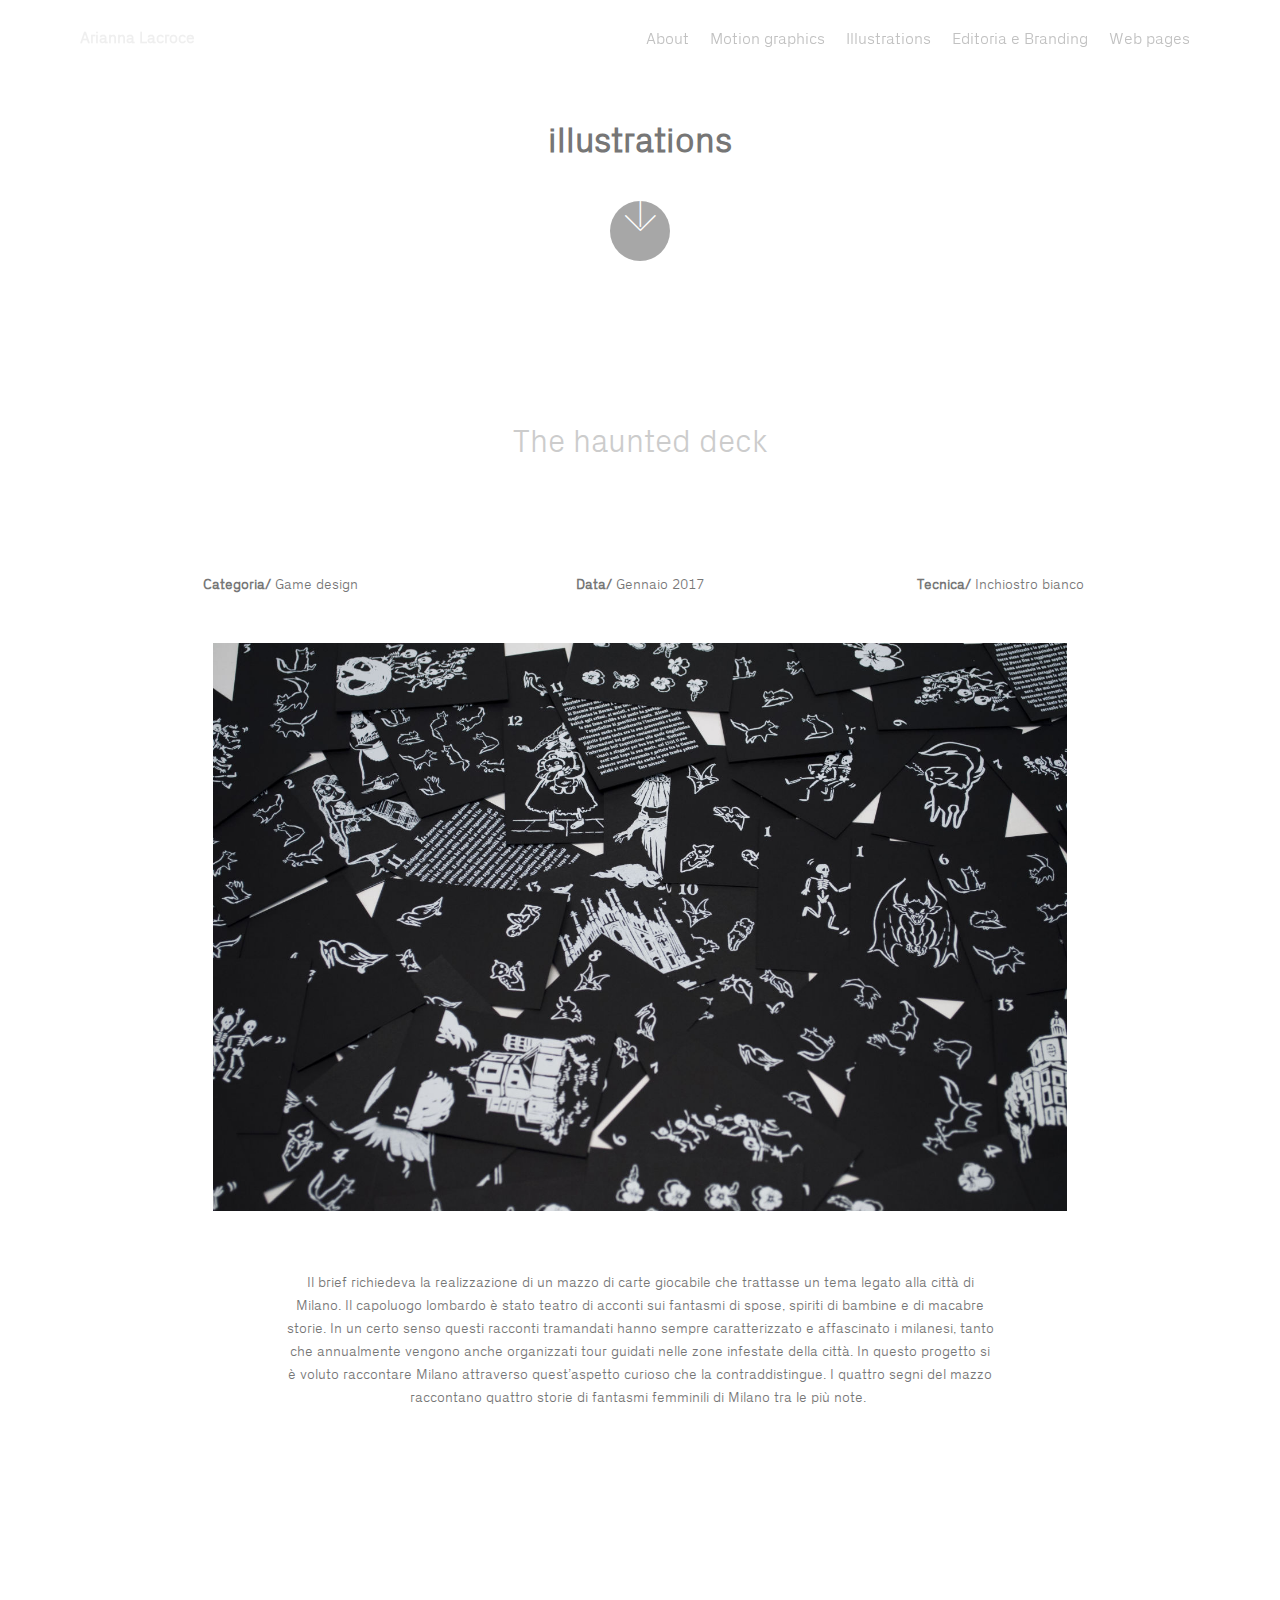
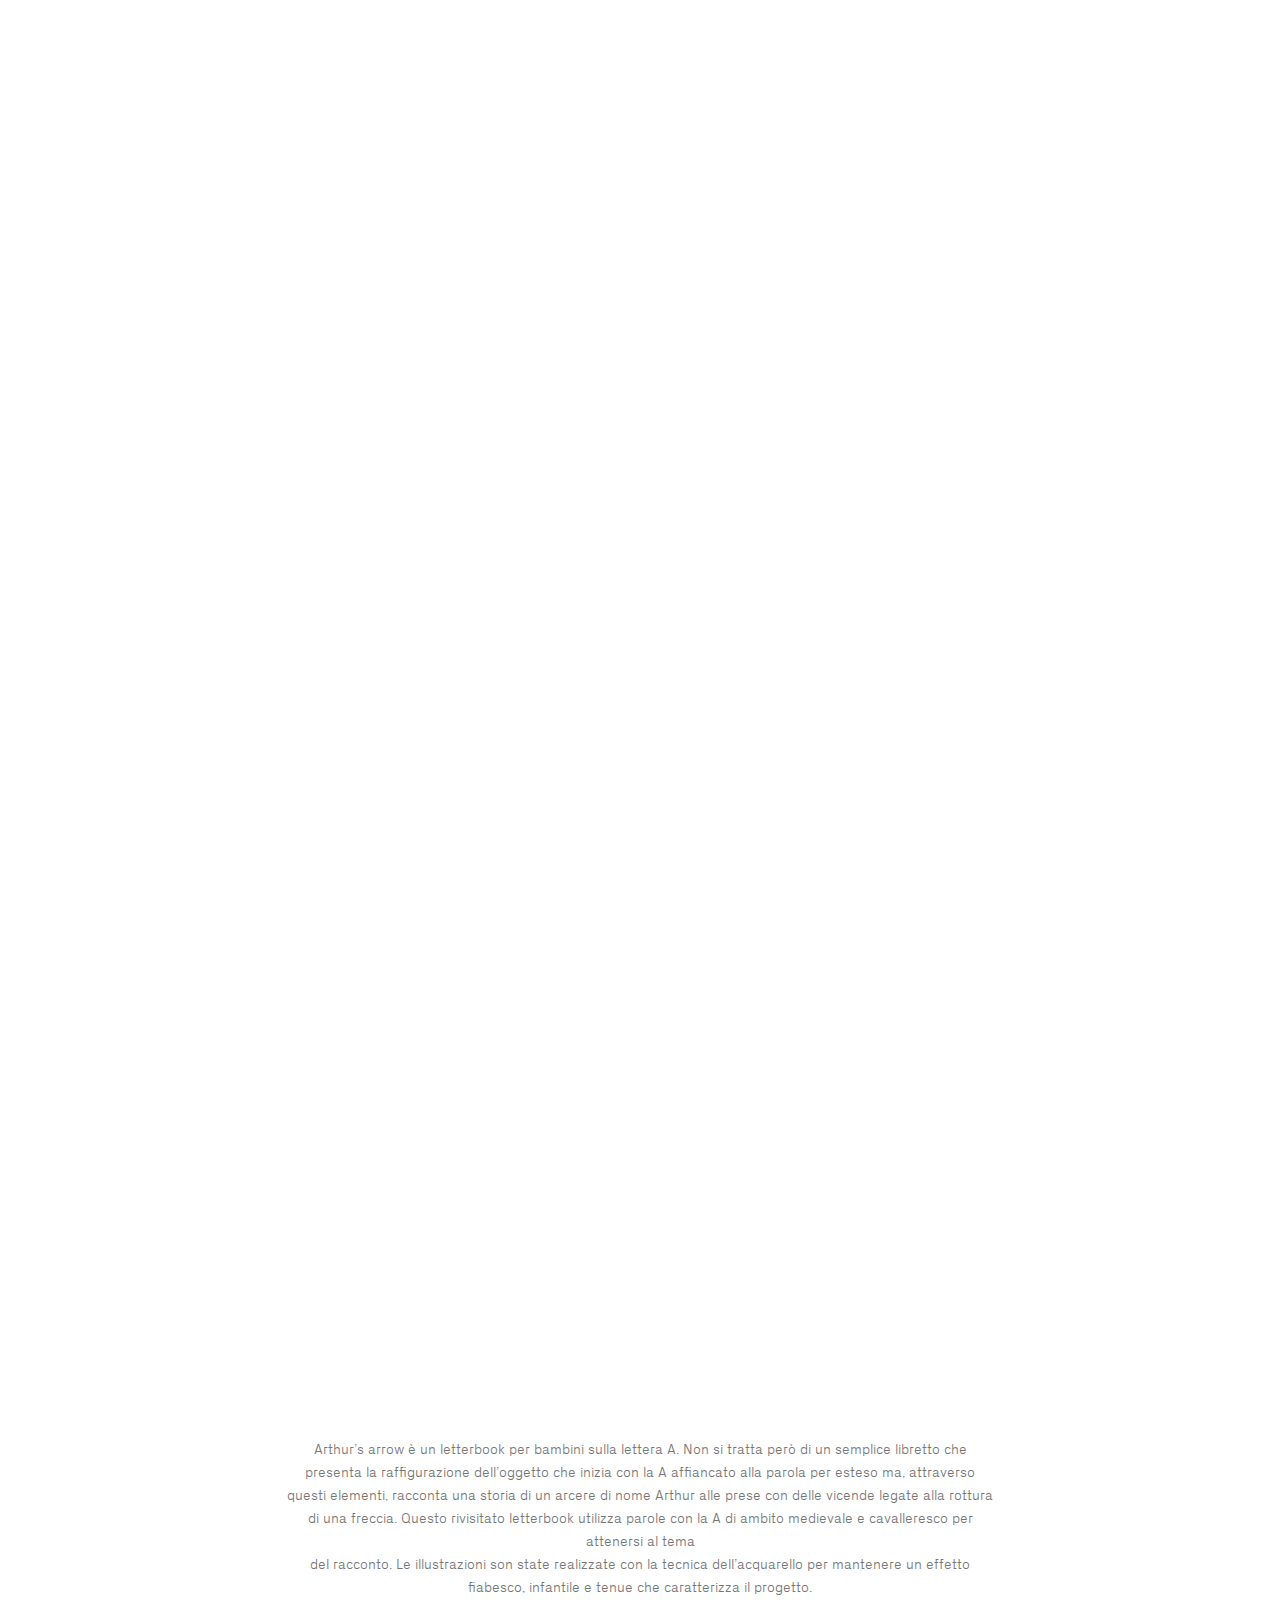
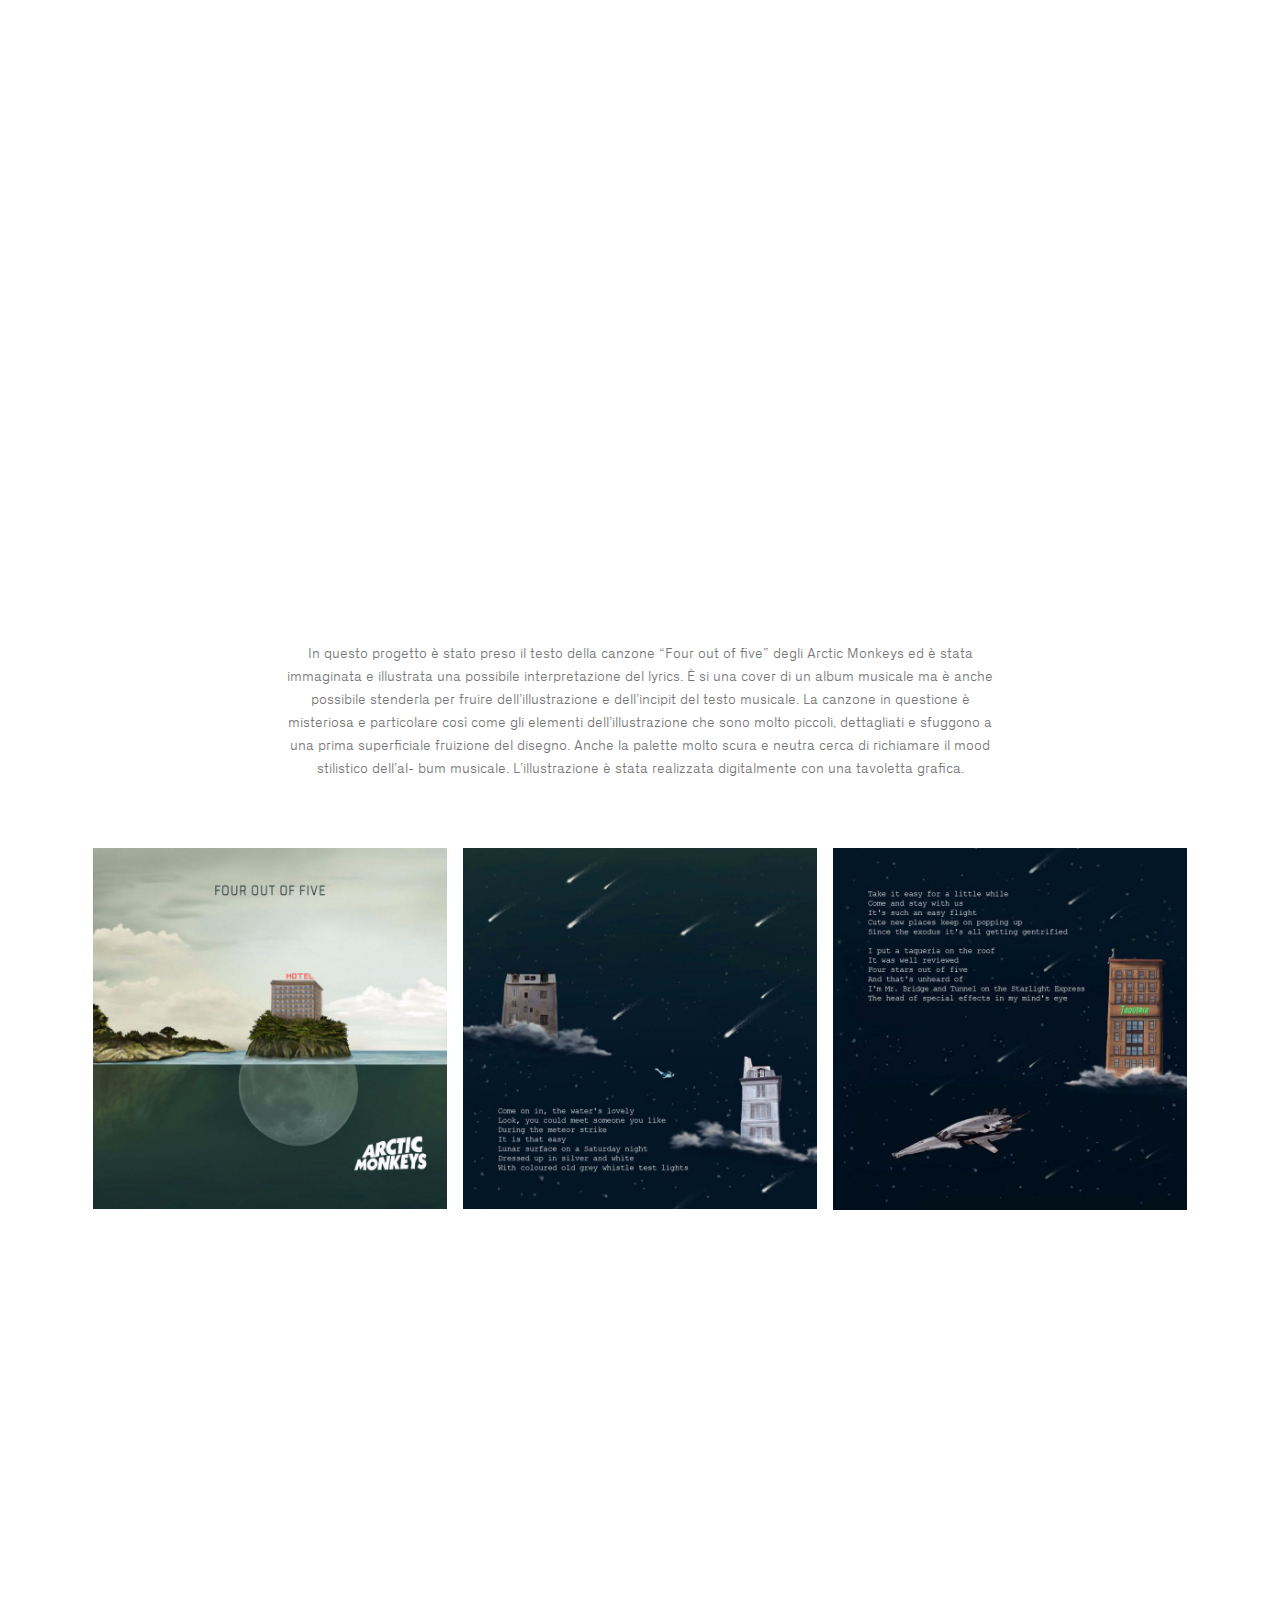
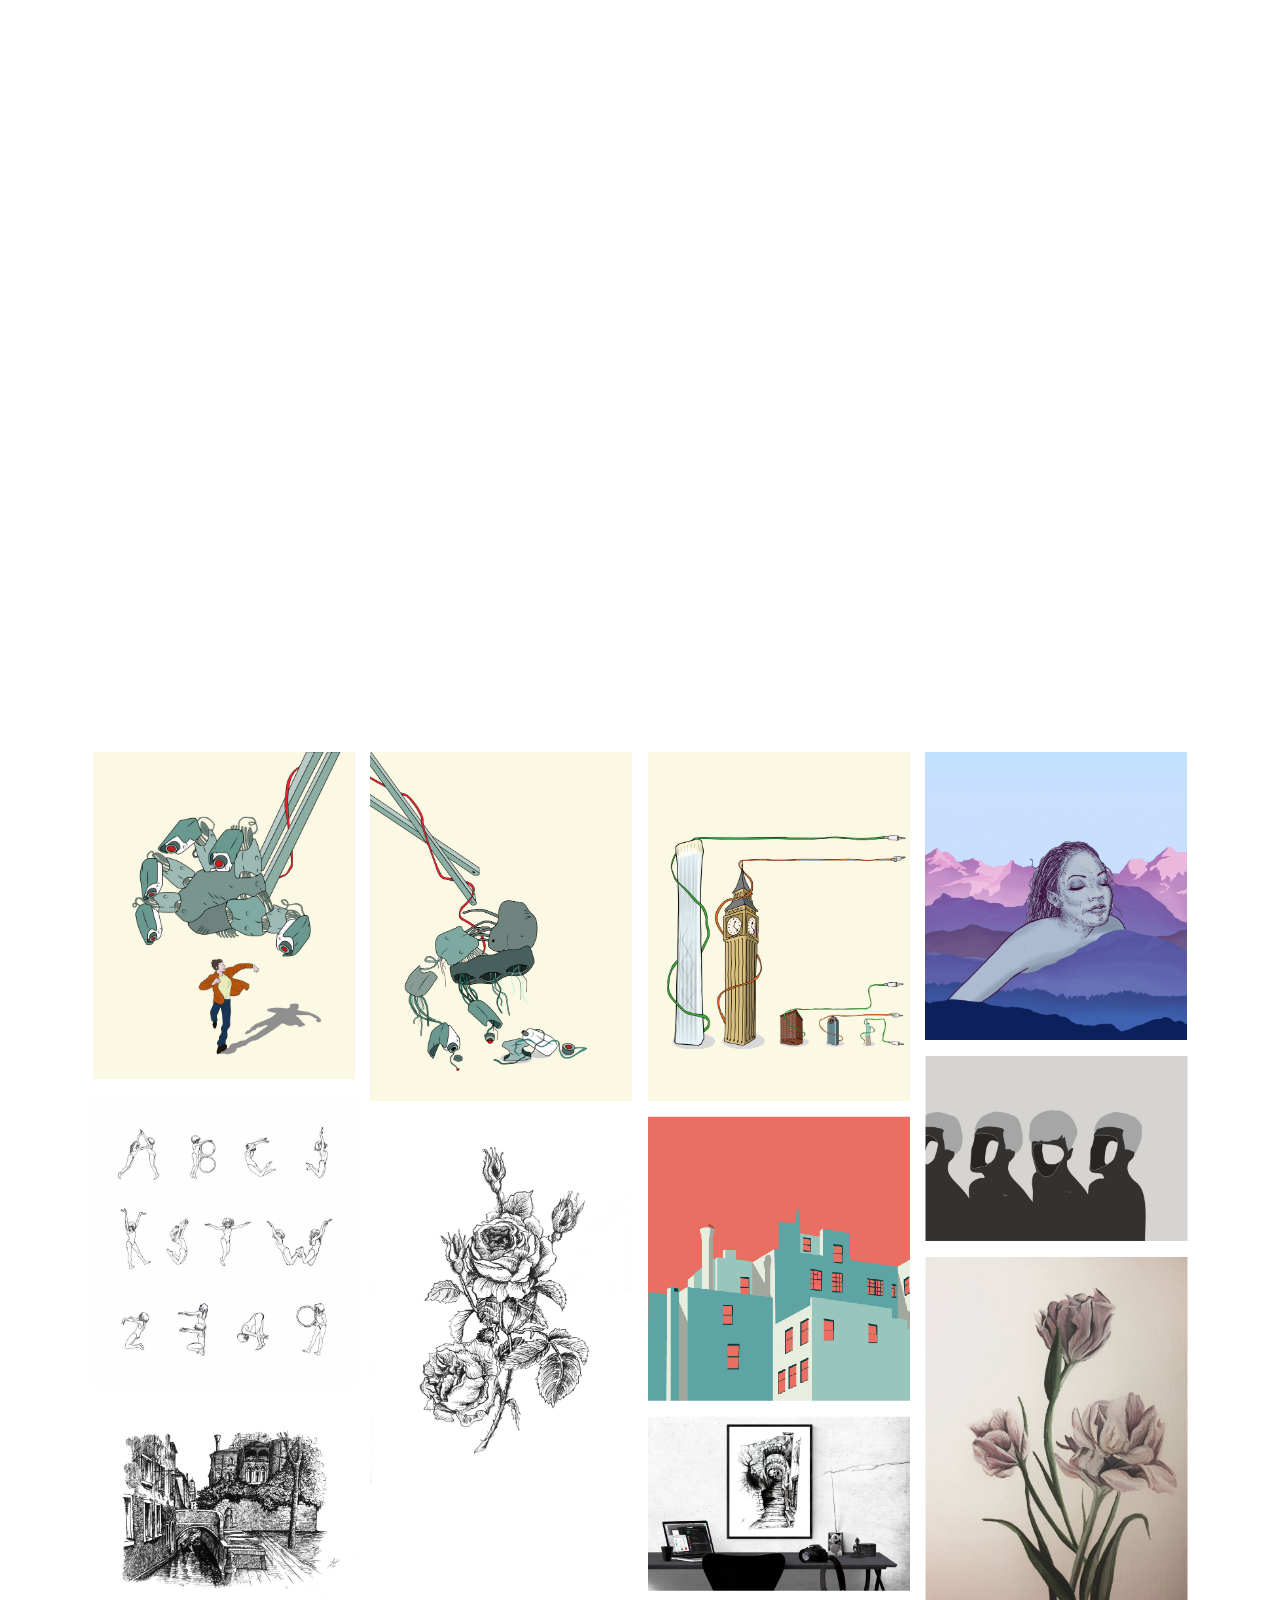
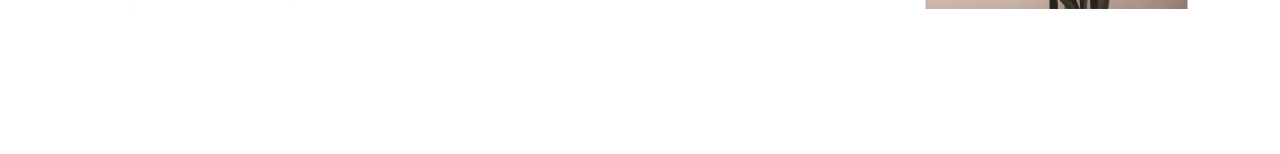
==== commit d8144964: "create github pages" ====
--- a/page1.html
+++ b/page1.html
@@ -26,7 +26,306 @@
   
 </head>
 <body>
-  <section class="menu cid-ryz6w2ei4C" once="menu" id="menu1-4m">
+  <section class="header6 cid-ryngLbl1ND" id="header6-1d">
+
+    
+
+    
+
+    <div class="container">
+        <div class="row justify-content-md-center">
+            <div class="mbr-white col-md-10">
+                <h1 class="mbr-section-title align-center mbr-bold pb-3 mbr-fonts-style display-1">illustrations</h1>
+                
+                
+            </div>
+        </div>
+    </div>
+
+    <div class="mbr-arrow hidden-sm-down" aria-hidden="true">
+        <a href="#next">
+            <i class="mbri-down mbr-iconfont"></i>
+        </a>
+    </div>
+</section>
+
+<section class="engine"><a href="https://mobirise.info/p">site templates free download</a></section><section class="mbr-section content4 cid-ryn6NlgbG1" id="content4-j">
+
+    
+
+    <div class="container">
+        <div class="media-container-row">
+            <div class="title col-12 col-md-8">
+                <h2 class="align-center pb-3 mbr-fonts-style display-2">
+                    The haunted deck</h2>
+                
+                
+            </div>
+        </div>
+    </div>
+</section>
+
+<section class="mbr-section article content14 cid-rynk51UciN" id="content14-1f">
+      
+     
+
+    <div class="container">
+        <div class="media-container-row">
+            <div class="row col-12 col-md-12">
+                <div class="col-12 mbr-text mbr-fonts-style col-md-4 display-7">
+                     <p class="p-3"><strong>Categoria/ </strong>Game design</p>
+                </div>
+                <div class="col-12 mbr-text mbr-fonts-style display-7 col-md-4">
+                     <p class="p-3"><strong>Data/</strong> Gennaio 2017</p>
+                </div>
+                <div class="col-12 col-md-4 mbr-text mbr-fonts-style display-7">
+                     <p class="p-3"><strong>Tecnica/</strong> Inchiostro bianco</p>
+                </div>
+            </div>
+        </div>
+    </div>
+</section>
+
+<section class="cid-ryn6Nlwrx4" id="image3-k">
+
+    
+
+    <figure class="mbr-figure container">
+            <div class="image-block" style="width: 77%;">
+                <img src="assets/images/dsc-127-1488x988.jpg" width="1400" alt="Mobirise" title="">
+                
+            </div>
+    </figure>
+</section>
+
+<section class="mbr-section article content1 cid-rysyYKUlp3" id="content1-2c">
+    
+     
+
+    <div class="container">
+        <div class="media-container-row">
+            <div class="mbr-text col-12 mbr-fonts-style display-7 col-md-8">Il brief richiedeva la realizzazione di un mazzo di carte giocabile che trattasse un tema legato alla città di Milano. Il capoluogo lombardo è stato teatro di acconti sui fantasmi di spose, spiriti di bambine e di macabre storie. In un certo senso questi racconti tramandati hanno sempre caratterizzato e affascinato i milanesi, tanto che annualmente vengono anche organizzati tour guidati nelle zone infestate della città. In questo progetto si è voluto raccontare Milano attraverso quest’aspetto curioso che la contraddistingue. I quattro segni del mazzo raccontano quattro storie di fantasmi femminili di Milano tra le più note.&nbsp;</div>
+        </div>
+    </div>
+</section>
+
+<section class="cid-ryn6NlNxyI" id="image4-l">
+    <!-- Block parameters controls (Blue "Gear" panel) -->
+    
+    <!-- End block parameters -->
+    <div class="container images-container">
+            <div class="media-container-row" style="width: 77%;">
+                <div class="img-item item1" style="width: 206%;">
+                    <img src="assets/images/dsc-125-974x647.jpeg" alt="" title="">
+                    
+                </div>
+                <div class="img-item">
+                    <img src="assets/images/scan-3-562x808.png" alt="" title="">
+                    
+                </div>
+            </div>
+    </div>
+</section>
+
+<section class="mbr-section content4 cid-rynl4XiSmb" id="content4-1h">
+
+    
+
+    <div class="container">
+        <div class="media-container-row">
+            <div class="title col-12 col-md-8">
+                <h2 class="align-center pb-3 mbr-fonts-style display-2">
+                    Arthur's Arrow</h2>
+                
+                
+            </div>
+        </div>
+    </div>
+</section>
+
+<section class="mbr-section article content14 cid-rynl5xcEDM" id="content14-1i">
+      
+     
+
+    <div class="container">
+        <div class="media-container-row">
+            <div class="row col-12 col-md-12">
+                <div class="col-12 mbr-text mbr-fonts-style col-md-4 display-7">
+                     <p class="p-3"><strong>Categoria/ </strong>Editoria d'infanzia</p>
+                </div>
+                <div class="col-12 mbr-text mbr-fonts-style display-7 col-md-4">
+                     <p class="p-3"><strong>Data/</strong> Maggio 2019</p>
+                </div>
+                <div class="col-12 col-md-4 mbr-text mbr-fonts-style display-7">
+                     <p class="p-3"><strong>Tecnica/</strong>&nbsp;Acquarello</p>
+                </div>
+            </div>
+        </div>
+    </div>
+</section>
+
+<section class="cid-rynl7B5RYx" id="image3-1j">
+
+    
+
+    <figure class="mbr-figure container">
+            <div class="image-block" style="width: 80%;">
+                <img src="assets/images/11-1776x1332.png" width="1400" alt="Mobirise" title="">
+                
+            </div>
+    </figure>
+</section>
+
+<section class="mbr-section article content1 cid-ryszwzHdkI" id="content1-2d">
+    
+     
+
+    <div class="container">
+        <div class="media-container-row">
+            <div class="mbr-text col-12 mbr-fonts-style display-7 col-md-8"><div><br></div><div>Arthur’s arrow è un letterbook per bambini sulla lettera A. Non si tratta però di un semplice libretto che presenta la raffigurazione dell’oggetto che inizia con la A affiancato alla parola per esteso ma, attraverso questi elementi, racconta una storia di un arcere di nome Arthur alle prese con delle vicende legate alla rottura di una freccia. Questo rivisitato letterbook utilizza parole con&nbsp;<span style="font-size: 0.9rem;">la A di ambito medievale e cavalleresco per attenersi al tema</span></div><div>del racconto. Le illustrazioni son state realizzate con la tecnica dell’acquarello per mantenere un effetto fiabesco, infantile e tenue che caratterizza il progetto.</div></div>
+        </div>
+    </div>
+</section>
+
+<section class="cid-ryszLk64MW" id="image3-2f">
+
+    
+
+    <figure class="mbr-figure container">
+            <div class="image-block" style="width: 80%;">
+                <img src="assets/images/22-1-952x714.png" width="1400" alt="Mobirise" title="">
+                
+            </div>
+    </figure>
+</section>
+
+<section class="cid-rynmEOCUsR" id="image4-1k">
+    <!-- Block parameters controls (Blue "Gear" panel) -->
+    
+    <!-- End block parameters -->
+    <div class="container images-container">
+            <div class="media-container-row" style="width: 80%;">
+                <div class="img-item item1" style="width: 104%;">
+                    <img src="assets/images/44-1086x815.png" alt="" title="">
+                    
+                </div>
+                <div class="img-item">
+                    <img src="assets/images/defletterbook-4-626x340.png" alt="" title="">
+                    
+                </div>
+            </div>
+    </div>
+</section>
+
+<section class="mbr-section content4 cid-rynnEK8ND6" id="content4-1l">
+
+    
+
+    <div class="container">
+        <div class="media-container-row">
+            <div class="title col-12 col-md-8">
+                <h2 class="align-center pb-3 mbr-fonts-style display-2">
+                    Four out of five</h2>
+                
+                
+            </div>
+        </div>
+    </div>
+</section>
+
+<section class="mbr-section article content14 cid-rynnFep9dX" id="content14-1m">
+      
+     
+
+    <div class="container">
+        <div class="media-container-row">
+            <div class="row col-12 col-md-12">
+                <div class="col-12 mbr-text mbr-fonts-style col-md-4 display-7">
+                     <p class="p-3"><strong>Categoria/ </strong>Cover musicale</p>
+                </div>
+                <div class="col-12 mbr-text mbr-fonts-style display-7 col-md-4">
+                     <p class="p-3"><strong>Data/</strong> Maggio 2019</p>
+                </div>
+                <div class="col-12 col-md-4 mbr-text mbr-fonts-style display-7">
+                     <p class="p-3"><strong>Tecnica/</strong> Digital illustration</p>
+                </div>
+            </div>
+        </div>
+    </div>
+</section>
+
+<section class="cid-rynnFHCYbI" id="image3-1n">
+
+    
+
+    <figure class="mbr-figure container">
+            <div class="image-block" style="width: 80%;">
+                <img src="assets/images/mockup-trifold-square-6-1776x1230.jpg" width="1400" alt="Mobirise" title="">
+                
+            </div>
+    </figure>
+</section>
+
+<section class="mbr-section article content1 cid-rysAHpzsvv" id="content1-2g">
+    
+     
+
+    <div class="container">
+        <div class="media-container-row">
+            <div class="mbr-text col-12 mbr-fonts-style display-7 col-md-8">In questo progetto è stato preso il testo della canzone “Four out of five” degli Arctic Monkeys ed è stata immaginata e illustrata una possibile interpretazione del lyrics. È si una cover di un album musicale ma è anche possibile stenderla per fruire dell’illustrazione e dell’incipit del testo musicale. La canzone in questione è misteriosa e particolare così come gli elementi dell’illustrazione che sono molto piccoli, dettagliati e sfuggono a una prima superficiale fruizione del disegno. Anche la palette molto scura e neutra cerca di richiamare il mood stilistico dell’al- bum musicale. L’illustrazione è stata realizzata digitalmente con una tavoletta grafica.</div>
+        </div>
+    </div>
+</section>
+
+<section class="mbr-gallery mbr-slider-carousel cid-rysByeuGhg" id="gallery4-2j">
+
+    
+
+    <div class="container">
+        <div><!-- Gallery --><div class="gallery-row"><div class="mbr-gallery-layout-default"><div class="row justify-content-center m-0"><div class="row-first row justify-content-center m-0 col-md-10 p-0 col-lg-4"><div class="mbr-gallery-item false p-2" data-video-url="false"><div href="#lb-gallery4-2j" data-slide-to="0" data-toggle="modal"><img src="assets/images/lacroce-arianna-project05-772x2316-772x786.jpeg" alt="" title=""><span class="icon-focus"></span></div></div></div><div class="row-second row justify-content-center m-0 col-md-10 p-0 col-lg-4"><div class="mbr-gallery-item false p-2" data-video-url="false"><div href="#lb-gallery4-2j" data-slide-to="1" data-toggle="modal"><img src="assets/images/lacroce-arianna-project05-3-772x2316-772x787.jpeg" alt="" title=""><span class="icon-focus"></span></div></div></div><div class="row-third row justify-content-center m-0 col-md-10 p-0 col-lg-4"><div class="mbr-gallery-item false p-2" data-video-url="false"><div href="#lb-gallery4-2j" data-slide-to="2" data-toggle="modal"><img src="assets/images/lacroce-arianna-project05-5-772x2316-772x788.jpeg" alt="" title=""><span class="icon-focus"></span></div></div></div></div><div class="clearfix"></div></div></div><!-- Lightbox --><div data-app-prevent-settings="" class="mbr-slider modal fade carousel slide" tabindex="-1" data-keyboard="true" data-interval="false" id="lb-gallery4-2j"><div class="modal-dialog"><div class="modal-content"><div class="modal-body"><div class="carousel-inner"><div class="carousel-item active"><img src="assets/images/lacroce-arianna-project05-772x2316.jpeg" alt="" title=""></div><div class="carousel-item"><img src="assets/images/lacroce-arianna-project05-3-772x2316.jpeg" alt="" title=""></div><div class="carousel-item"><img src="assets/images/lacroce-arianna-project05-5-772x2316.jpeg" alt="" title=""></div><div class="carousel-item"><img src="assets/images/background4.jpg" alt="" title=""></div><div class="carousel-item"><img src="assets/images/background5.jpg" alt="" title=""></div><div class="carousel-item"><img src="assets/images/background6.jpg" alt="" title=""></div><div class="carousel-item"><img src="assets/images/background7.jpg" alt="" title=""></div><div class="carousel-item"><img src="assets/images/background8.jpg" alt="" title=""></div></div><a class="carousel-control carousel-control-prev" role="button" data-slide="prev" href="#lb-gallery4-2j"><span class="mbri-left mbr-iconfont" aria-hidden="true"></span><span class="sr-only">Previous</span></a><a class="carousel-control carousel-control-next" role="button" data-slide="next" href="#lb-gallery4-2j"><span class="mbri-right mbr-iconfont" aria-hidden="true"></span><span class="sr-only">Next</span></a><a class="close" href="#" role="button" data-dismiss="modal"><span class="sr-only">Close</span></a></div></div></div></div></div>
+    </div>
+
+</section>
+
+<section class="cid-rysDyHie7P" id="image3-2k">
+
+    
+
+    <figure class="mbr-figure container">
+            <div class="image-block" style="width: 80%;">
+                <img src="assets/images/3-1488x1488.jpeg" width="1400" alt="Mobirise" title="">
+                
+            </div>
+    </figure>
+</section>
+
+<section class="mbr-section content4 cid-ryt4xirtGZ" id="content4-3j">
+
+    
+
+    <div class="container">
+        <div class="media-container-row">
+            <div class="title col-12 col-md-8">
+                <h2 class="align-center pb-3 mbr-fonts-style display-2">
+                    Other works</h2>
+                
+                
+            </div>
+        </div>
+    </div>
+</section>
+
+<section class="mbr-gallery mbr-slider-carousel cid-ryt5lsp41V" id="gallery1-3k">
+
+    
+
+    <div class="container">
+        <div><!-- Filter --><!-- Gallery --><div class="mbr-gallery-row"><div class="mbr-gallery-layout-default"><div><div><div class="mbr-gallery-item mbr-gallery-item--p1" data-video-url="false" data-tags="Eccezionale"><div href="#lb-gallery1-3k" data-slide-to="0" data-toggle="modal"><img src="assets/images/a-video-sorveglianza-e-video-controllo-trascinato-744x930-744x930.jpg" alt="" title=""><span class="icon-focus"></span></div></div><div class="mbr-gallery-item mbr-gallery-item--p1" data-video-url="false" data-tags="Responsive"><div href="#lb-gallery1-3k" data-slide-to="1" data-toggle="modal"><img src="assets/images/b-2000x2667-800x1067.jpg" alt="" title=""><span class="icon-focus"></span></div></div><div class="mbr-gallery-item mbr-gallery-item--p1" data-video-url="false" data-tags="Creativa"><div href="#lb-gallery1-3k" data-slide-to="2" data-toggle="modal"><img src="assets/images/s-2000x2667-800x1067.jpg" alt="" title=""><span class="icon-focus"></span></div></div><div class="mbr-gallery-item mbr-gallery-item--p1" data-video-url="false" data-tags="Animata"><div href="#lb-gallery1-3k" data-slide-to="3" data-toggle="modal"><img src="assets/images/gomma-1984x3402-800x881.png" alt="" title=""><span class="icon-focus"></span></div></div><div class="mbr-gallery-item mbr-gallery-item--p1" data-video-url="false" data-tags="Eccezionale"><div href="#lb-gallery1-3k" data-slide-to="4" data-toggle="modal"><img src="assets/images/prove-fase02-trascinato-2000x1414-800x566.jpg" alt="" title=""><span class="icon-focus"></span></div></div><div class="mbr-gallery-item mbr-gallery-item--p1" data-video-url="false" data-tags="Eccezionale"><div href="#lb-gallery1-3k" data-slide-to="5" data-toggle="modal"><img src="assets/images/lacrocea-brainstorm-1-2000x3091-800x900.jpeg" alt="" title=""><span class="icon-focus"></span></div></div><div class="mbr-gallery-item mbr-gallery-item--p1" data-video-url="false" data-tags="Animata"><div href="#lb-gallery1-3k" data-slide-to="6" data-toggle="modal"><img src="assets/images/def1-2000x2797-800x1119.jpg" alt="" title=""><span class="icon-focus"></span></div></div><div class="mbr-gallery-item mbr-gallery-item--p1" data-video-url="false" data-tags="Responsive"><div href="#lb-gallery1-3k" data-slide-to="7" data-toggle="modal"><img src="assets/images/schermata-2018-10-07-alle-10.41.10-442x480-442x480.png" alt="" title=""><span class="icon-focus"></span></div></div><div class="mbr-gallery-item mbr-gallery-item--p1" data-video-url="false" data-tags="Eccezionale"><div href="#lb-gallery1-3k" data-slide-to="8" data-toggle="modal"><img src="assets/images/img-6603-2000x2695-800x1078.jpg" alt="" title=""><span class="icon-focus"></span></div></div><div class="mbr-gallery-item mbr-gallery-item--p1" data-video-url="false" data-tags="Eccezionale"><div href="#lb-gallery1-3k" data-slide-to="9" data-toggle="modal"><img src="assets/images/def2-2000x1578-800x631.jpg" alt="" title=""><span class="icon-focus"></span></div></div><div class="mbr-gallery-item mbr-gallery-item--p1" data-video-url="false" data-tags="Eccezionale"><div href="#lb-gallery1-3k" data-slide-to="10" data-toggle="modal"><img src="assets/images/conor-lyons-mackbook-4-2000x1333-800x533.jpg" alt="" title=""><span class="icon-focus"></span></div></div></div></div><div class="clearfix"></div></div></div><!-- Lightbox --><div data-app-prevent-settings="" class="mbr-slider modal fade carousel slide" tabindex="-1" data-keyboard="true" data-interval="false" id="lb-gallery1-3k"><div class="modal-dialog"><div class="modal-content"><div class="modal-body"><div class="carousel-inner"><div class="carousel-item"><img src="assets/images/a-video-sorveglianza-e-video-controllo-trascinato-744x930.jpg" alt="" title=""></div><div class="carousel-item"><img src="assets/images/b-2000x2667.jpg" alt="" title=""></div><div class="carousel-item"><img src="assets/images/s-2000x2667.jpg" alt="" title=""></div><div class="carousel-item"><img src="assets/images/gomma-1984x3402.png" alt="" title=""></div><div class="carousel-item"><img src="assets/images/prove-fase02-trascinato-2000x1414.jpg" alt="" title=""></div><div class="carousel-item"><img src="assets/images/lacrocea-brainstorm-1-2000x3091.jpeg" alt="" title=""></div><div class="carousel-item"><img src="assets/images/def1-2000x2797.jpg" alt="" title=""></div><div class="carousel-item"><img src="assets/images/schermata-2018-10-07-alle-10.41.10-442x480.png" alt="" title=""></div><div class="carousel-item"><img src="assets/images/img-6603-2000x2695.jpg" alt="" title=""></div><div class="carousel-item"><img src="assets/images/def2-2000x1578.jpg" alt="" title=""></div><div class="carousel-item active"><img src="assets/images/conor-lyons-mackbook-4-2000x1333.jpg" alt="" title=""></div></div><a class="carousel-control carousel-control-prev" role="button" data-slide="prev" href="#lb-gallery1-3k"><span class="mbri-left mbr-iconfont" aria-hidden="true"></span><span class="sr-only">Previous</span></a><a class="carousel-control carousel-control-next" role="button" data-slide="next" href="#lb-gallery1-3k"><span class="mbri-right mbr-iconfont" aria-hidden="true"></span><span class="sr-only">Next</span></a><a class="close" href="#" role="button" data-dismiss="modal"><span class="sr-only">Close</span></a></div></div></div></div></div>
+    </div>
+
+</section>
+
+<section class="menu cid-ryz6w2ei4C" once="menu" id="menu1-4m">
 
     
 
@@ -48,320 +347,21 @@
         </div>
         <div class="collapse navbar-collapse" id="navbarSupportedContent">
             <ul class="navbar-nav nav-dropdown nav-right" data-app-modern-menu="true"><li class="nav-item">
-                    <a class="nav-link link text-primary display-4" href="page5.html">
+                    <a class="nav-link link text-warning display-4" href="page5.html">
                         
                         About</a>
-                </li><li class="nav-item"><a class="nav-link link text-primary display-4" href="page2.html">
-                        
-                        Motion graphics</a></li><li class="nav-item"><a class="nav-link link text-primary display-4" href="page1.html">
-                        
-                        Illustration</a></li><li class="nav-item"><a class="nav-link link text-primary display-4" href="page3.html">
-                        
-                        Editoria e Branding</a></li><li class="nav-item"><a class="nav-link link text-primary display-4" href="page4.html">
+                </li><li class="nav-item"><a class="nav-link link text-warning display-4" href="page2.html">
+                        
+                        Motion graphics</a></li><li class="nav-item"><a class="nav-link link text-warning display-4" href="page1.html">
+                        
+                        Illustrations</a></li><li class="nav-item"><a class="nav-link link text-warning display-4" href="page3.html">
+                        
+                        Editoria e Branding</a></li><li class="nav-item"><a class="nav-link link text-warning display-4" href="page4.html">
                         
                         Web pages</a></li></ul>
             
         </div>
     </nav>
-</section>
-
-<section class="engine"><a href="https://mobirise.info/b">how to create your own website</a></section><section class="header6 cid-ryngLbl1ND" id="header6-1d">
-
-    
-
-    
-
-    <div class="container">
-        <div class="row justify-content-md-center">
-            <div class="mbr-white col-md-10">
-                <h1 class="mbr-section-title align-center mbr-bold pb-3 mbr-fonts-style display-1">illustrations</h1>
-                
-                
-            </div>
-        </div>
-    </div>
-
-    <div class="mbr-arrow hidden-sm-down" aria-hidden="true">
-        <a href="#next">
-            <i class="mbri-down mbr-iconfont"></i>
-        </a>
-    </div>
-</section>
-
-<section class="mbr-section content4 cid-ryn6NlgbG1" id="content4-j">
-
-    
-
-    <div class="container">
-        <div class="media-container-row">
-            <div class="title col-12 col-md-8">
-                <h2 class="align-center pb-3 mbr-fonts-style display-2">
-                    The haunted deck</h2>
-                
-                
-            </div>
-        </div>
-    </div>
-</section>
-
-<section class="mbr-section article content14 cid-rynk51UciN" id="content14-1f">
-      
-     
-
-    <div class="container">
-        <div class="media-container-row">
-            <div class="row col-12 col-md-12">
-                <div class="col-12 mbr-text mbr-fonts-style col-md-4 display-7">
-                     <p class="p-3"><strong>Categoria/ </strong>Game design</p>
-                </div>
-                <div class="col-12 mbr-text mbr-fonts-style display-7 col-md-4">
-                     <p class="p-3"><strong>Data/</strong> Gennaio 2017</p>
-                </div>
-                <div class="col-12 col-md-4 mbr-text mbr-fonts-style display-7">
-                     <p class="p-3"><strong>Tecnica/</strong> Inchiostro bianco</p>
-                </div>
-            </div>
-        </div>
-    </div>
-</section>
-
-<section class="cid-ryn6Nlwrx4" id="image3-k">
-
-    
-
-    <figure class="mbr-figure container">
-            <div class="image-block" style="width: 77%;">
-                <img src="assets/images/dsc-127-1488x988.jpg" width="1400" alt="Mobirise" title="">
-                
-            </div>
-    </figure>
-</section>
-
-<section class="mbr-section article content1 cid-rysyYKUlp3" id="content1-2c">
-    
-     
-
-    <div class="container">
-        <div class="media-container-row">
-            <div class="mbr-text col-12 mbr-fonts-style display-7 col-md-8">Il brief richiedeva la realizzazione di un mazzo di carte giocabile che trattasse un tema legato alla città di Milano. Il capoluogo lombardo è stato teatro di acconti sui fantasmi di spose, spiriti di bambine e di macabre storie. In un certo senso questi racconti tramandati hanno sempre caratterizzato e affascinato i milanesi, tanto che annualmente vengono anche organizzati tour guidati nelle zone infestate della città. In questo progetto si è voluto raccontare Milano attraverso quest’aspetto curioso che la contraddistingue. I quattro segni del mazzo raccontano quattro storie di fantasmi femminili di Milano tra le più note.&nbsp;</div>
-        </div>
-    </div>
-</section>
-
-<section class="cid-ryn6NlNxyI" id="image4-l">
-    <!-- Block parameters controls (Blue "Gear" panel) -->
-    
-    <!-- End block parameters -->
-    <div class="container images-container">
-            <div class="media-container-row" style="width: 77%;">
-                <div class="img-item item1" style="width: 206%;">
-                    <img src="assets/images/dsc-125-974x647.jpeg" alt="" title="">
-                    
-                </div>
-                <div class="img-item">
-                    <img src="assets/images/scan-3-562x808.png" alt="" title="">
-                    
-                </div>
-            </div>
-    </div>
-</section>
-
-<section class="mbr-section content4 cid-rynl4XiSmb" id="content4-1h">
-
-    
-
-    <div class="container">
-        <div class="media-container-row">
-            <div class="title col-12 col-md-8">
-                <h2 class="align-center pb-3 mbr-fonts-style display-2">
-                    Arthur's Arrow</h2>
-                
-                
-            </div>
-        </div>
-    </div>
-</section>
-
-<section class="mbr-section article content14 cid-rynl5xcEDM" id="content14-1i">
-      
-     
-
-    <div class="container">
-        <div class="media-container-row">
-            <div class="row col-12 col-md-12">
-                <div class="col-12 mbr-text mbr-fonts-style col-md-4 display-7">
-                     <p class="p-3"><strong>Categoria/ </strong>Editoria d'infanzia</p>
-                </div>
-                <div class="col-12 mbr-text mbr-fonts-style display-7 col-md-4">
-                     <p class="p-3"><strong>Data/</strong> Maggio 2019</p>
-                </div>
-                <div class="col-12 col-md-4 mbr-text mbr-fonts-style display-7">
-                     <p class="p-3"><strong>Tecnica/</strong>&nbsp;Acquarello</p>
-                </div>
-            </div>
-        </div>
-    </div>
-</section>
-
-<section class="cid-rynl7B5RYx" id="image3-1j">
-
-    
-
-    <figure class="mbr-figure container">
-            <div class="image-block" style="width: 80%;">
-                <img src="assets/images/11-1776x1332.png" width="1400" alt="Mobirise" title="">
-                
-            </div>
-    </figure>
-</section>
-
-<section class="mbr-section article content1 cid-ryszwzHdkI" id="content1-2d">
-    
-     
-
-    <div class="container">
-        <div class="media-container-row">
-            <div class="mbr-text col-12 mbr-fonts-style display-7 col-md-8"><div><br></div><div>Arthur’s arrow è un letterbook per bambini sulla lettera A. Non si tratta però di un semplice libretto che presenta la raffigurazione dell’oggetto che inizia con la A affiancato alla parola per esteso ma, attraverso questi elementi, racconta una storia di un arcere di nome Arthur alle prese con delle vicende legate alla rottura di una freccia. Questo rivisitato letterbook utilizza parole con&nbsp;<span style="font-size: 0.9rem;">la A di ambito medievale e cavalleresco per attenersi al tema</span></div><div>del racconto. Le illustrazioni son state realizzate con la tecnica dell’acquarello per mantenere un effetto fiabesco, infantile e tenue che caratterizza il progetto.</div></div>
-        </div>
-    </div>
-</section>
-
-<section class="cid-ryszLk64MW" id="image3-2f">
-
-    
-
-    <figure class="mbr-figure container">
-            <div class="image-block" style="width: 80%;">
-                <img src="assets/images/22-1-952x714.png" width="1400" alt="Mobirise" title="">
-                
-            </div>
-    </figure>
-</section>
-
-<section class="cid-rynmEOCUsR" id="image4-1k">
-    <!-- Block parameters controls (Blue "Gear" panel) -->
-    
-    <!-- End block parameters -->
-    <div class="container images-container">
-            <div class="media-container-row" style="width: 80%;">
-                <div class="img-item item1" style="width: 104%;">
-                    <img src="assets/images/44-1086x815.png" alt="" title="">
-                    
-                </div>
-                <div class="img-item">
-                    <img src="assets/images/defletterbook-4-626x340.png" alt="" title="">
-                    
-                </div>
-            </div>
-    </div>
-</section>
-
-<section class="mbr-section content4 cid-rynnEK8ND6" id="content4-1l">
-
-    
-
-    <div class="container">
-        <div class="media-container-row">
-            <div class="title col-12 col-md-8">
-                <h2 class="align-center pb-3 mbr-fonts-style display-2">
-                    Four out of five</h2>
-                
-                
-            </div>
-        </div>
-    </div>
-</section>
-
-<section class="mbr-section article content14 cid-rynnFep9dX" id="content14-1m">
-      
-     
-
-    <div class="container">
-        <div class="media-container-row">
-            <div class="row col-12 col-md-12">
-                <div class="col-12 mbr-text mbr-fonts-style col-md-4 display-7">
-                     <p class="p-3"><strong>Categoria/ </strong>Cover musicale</p>
-                </div>
-                <div class="col-12 mbr-text mbr-fonts-style display-7 col-md-4">
-                     <p class="p-3"><strong>Data/</strong> Maggio 2019</p>
-                </div>
-                <div class="col-12 col-md-4 mbr-text mbr-fonts-style display-7">
-                     <p class="p-3"><strong>Tecnica/</strong> Digital illustration</p>
-                </div>
-            </div>
-        </div>
-    </div>
-</section>
-
-<section class="cid-rynnFHCYbI" id="image3-1n">
-
-    
-
-    <figure class="mbr-figure container">
-            <div class="image-block" style="width: 80%;">
-                <img src="assets/images/mockup-trifold-square-6-1776x1230.jpg" width="1400" alt="Mobirise" title="">
-                
-            </div>
-    </figure>
-</section>
-
-<section class="mbr-section article content1 cid-rysAHpzsvv" id="content1-2g">
-    
-     
-
-    <div class="container">
-        <div class="media-container-row">
-            <div class="mbr-text col-12 mbr-fonts-style display-7 col-md-8">In questo progetto è stato preso il testo della canzone “Four out of five” degli Arctic Monkeys ed è stata immaginata e illustrata una possibile interpretazione del lyrics. È si una cover di un album musicale ma è anche possibile stenderla per fruire dell’illustrazione e dell’incipit del testo musicale. La canzone in questione è misteriosa e particolare così come gli elementi dell’illustrazione che sono molto piccoli, dettagliati e sfuggono a una prima superficiale fruizione del disegno. Anche la palette molto scura e neutra cerca di richiamare il mood stilistico dell’al- bum musicale. L’illustrazione è stata realizzata digitalmente con una tavoletta grafica.</div>
-        </div>
-    </div>
-</section>
-
-<section class="mbr-gallery mbr-slider-carousel cid-rysByeuGhg" id="gallery4-2j">
-
-    
-
-    <div class="container">
-        <div><!-- Gallery --><div class="gallery-row"><div class="mbr-gallery-layout-default"><div class="row justify-content-center m-0"><div class="row-first row justify-content-center m-0 col-md-10 p-0 col-lg-4"><div class="mbr-gallery-item false p-2" data-video-url="false"><div href="#lb-gallery4-2j" data-slide-to="0" data-toggle="modal"><img src="assets/images/lacroce-arianna-project05-772x2316-772x786.jpeg" alt="" title=""><span class="icon-focus"></span></div></div></div><div class="row-second row justify-content-center m-0 col-md-10 p-0 col-lg-4"><div class="mbr-gallery-item false p-2" data-video-url="false"><div href="#lb-gallery4-2j" data-slide-to="1" data-toggle="modal"><img src="assets/images/lacroce-arianna-project05-3-772x2316-772x787.jpeg" alt="" title=""><span class="icon-focus"></span></div></div></div><div class="row-third row justify-content-center m-0 col-md-10 p-0 col-lg-4"><div class="mbr-gallery-item false p-2" data-video-url="false"><div href="#lb-gallery4-2j" data-slide-to="2" data-toggle="modal"><img src="assets/images/lacroce-arianna-project05-5-772x2316-772x788.jpeg" alt="" title=""><span class="icon-focus"></span></div></div></div></div><div class="clearfix"></div></div></div><!-- Lightbox --><div data-app-prevent-settings="" class="mbr-slider modal fade carousel slide" tabindex="-1" data-keyboard="true" data-interval="false" id="lb-gallery4-2j"><div class="modal-dialog"><div class="modal-content"><div class="modal-body"><div class="carousel-inner"><div class="carousel-item active"><img src="assets/images/lacroce-arianna-project05-772x2316.jpeg" alt="" title=""></div><div class="carousel-item"><img src="assets/images/lacroce-arianna-project05-3-772x2316.jpeg" alt="" title=""></div><div class="carousel-item"><img src="assets/images/lacroce-arianna-project05-5-772x2316.jpeg" alt="" title=""></div><div class="carousel-item"><img src="assets/images/background4.jpg" alt="" title=""></div><div class="carousel-item"><img src="assets/images/background5.jpg" alt="" title=""></div><div class="carousel-item"><img src="assets/images/background6.jpg" alt="" title=""></div><div class="carousel-item"><img src="assets/images/background7.jpg" alt="" title=""></div><div class="carousel-item"><img src="assets/images/background8.jpg" alt="" title=""></div></div><a class="carousel-control carousel-control-prev" role="button" data-slide="prev" href="#lb-gallery4-2j"><span class="mbri-left mbr-iconfont" aria-hidden="true"></span><span class="sr-only">Previous</span></a><a class="carousel-control carousel-control-next" role="button" data-slide="next" href="#lb-gallery4-2j"><span class="mbri-right mbr-iconfont" aria-hidden="true"></span><span class="sr-only">Next</span></a><a class="close" href="#" role="button" data-dismiss="modal"><span class="sr-only">Close</span></a></div></div></div></div></div>
-    </div>
-
-</section>
-
-<section class="cid-rysDyHie7P" id="image3-2k">
-
-    
-
-    <figure class="mbr-figure container">
-            <div class="image-block" style="width: 80%;">
-                <img src="assets/images/3-1488x1488.jpeg" width="1400" alt="Mobirise" title="">
-                
-            </div>
-    </figure>
-</section>
-
-<section class="mbr-section content4 cid-ryt4xirtGZ" id="content4-3j">
-
-    
-
-    <div class="container">
-        <div class="media-container-row">
-            <div class="title col-12 col-md-8">
-                <h2 class="align-center pb-3 mbr-fonts-style display-2">
-                    Other works</h2>
-                
-                
-            </div>
-        </div>
-    </div>
-</section>
-
-<section class="mbr-gallery mbr-slider-carousel cid-ryt5lsp41V" id="gallery1-3k">
-
-    
-
-    <div class="container">
-        <div><!-- Filter --><!-- Gallery --><div class="mbr-gallery-row"><div class="mbr-gallery-layout-default"><div><div><div class="mbr-gallery-item mbr-gallery-item--p1" data-video-url="false" data-tags="Eccezionale"><div href="#lb-gallery1-3k" data-slide-to="0" data-toggle="modal"><img src="assets/images/a-video-sorveglianza-e-video-controllo-trascinato-744x930-744x930.jpg" alt="" title=""><span class="icon-focus"></span></div></div><div class="mbr-gallery-item mbr-gallery-item--p1" data-video-url="false" data-tags="Responsive"><div href="#lb-gallery1-3k" data-slide-to="1" data-toggle="modal"><img src="assets/images/b-2000x2667-800x1067.jpg" alt="" title=""><span class="icon-focus"></span></div></div><div class="mbr-gallery-item mbr-gallery-item--p1" data-video-url="false" data-tags="Creativa"><div href="#lb-gallery1-3k" data-slide-to="2" data-toggle="modal"><img src="assets/images/s-2000x2667-800x1067.jpg" alt="" title=""><span class="icon-focus"></span></div></div><div class="mbr-gallery-item mbr-gallery-item--p1" data-video-url="false" data-tags="Animata"><div href="#lb-gallery1-3k" data-slide-to="3" data-toggle="modal"><img src="assets/images/gomma-1984x3402-800x881.png" alt="" title=""><span class="icon-focus"></span></div></div><div class="mbr-gallery-item mbr-gallery-item--p1" data-video-url="false" data-tags="Eccezionale"><div href="#lb-gallery1-3k" data-slide-to="4" data-toggle="modal"><img src="assets/images/prove-fase02-trascinato-2000x1414-800x566.jpg" alt="" title=""><span class="icon-focus"></span></div></div><div class="mbr-gallery-item mbr-gallery-item--p1" data-video-url="false" data-tags="Eccezionale"><div href="#lb-gallery1-3k" data-slide-to="5" data-toggle="modal"><img src="assets/images/lacrocea-brainstorm-1-2000x3091-800x900.jpeg" alt="" title=""><span class="icon-focus"></span></div></div><div class="mbr-gallery-item mbr-gallery-item--p1" data-video-url="false" data-tags="Animata"><div href="#lb-gallery1-3k" data-slide-to="6" data-toggle="modal"><img src="assets/images/def1-2000x2797-800x1119.jpg" alt="" title=""><span class="icon-focus"></span></div></div><div class="mbr-gallery-item mbr-gallery-item--p1" data-video-url="false" data-tags="Responsive"><div href="#lb-gallery1-3k" data-slide-to="7" data-toggle="modal"><img src="assets/images/schermata-2018-10-07-alle-10.41.10-442x480-442x480.png" alt="" title=""><span class="icon-focus"></span></div></div><div class="mbr-gallery-item mbr-gallery-item--p1" data-video-url="false" data-tags="Eccezionale"><div href="#lb-gallery1-3k" data-slide-to="8" data-toggle="modal"><img src="assets/images/img-6603-2000x2695-800x1078.jpg" alt="" title=""><span class="icon-focus"></span></div></div><div class="mbr-gallery-item mbr-gallery-item--p1" data-video-url="false" data-tags="Eccezionale"><div href="#lb-gallery1-3k" data-slide-to="9" data-toggle="modal"><img src="assets/images/def2-2000x1578-800x631.jpg" alt="" title=""><span class="icon-focus"></span></div></div><div class="mbr-gallery-item mbr-gallery-item--p1" data-video-url="false" data-tags="Eccezionale"><div href="#lb-gallery1-3k" data-slide-to="10" data-toggle="modal"><img src="assets/images/conor-lyons-mackbook-4-2000x1333-800x533.jpg" alt="" title=""><span class="icon-focus"></span></div></div></div></div><div class="clearfix"></div></div></div><!-- Lightbox --><div data-app-prevent-settings="" class="mbr-slider modal fade carousel slide" tabindex="-1" data-keyboard="true" data-interval="false" id="lb-gallery1-3k"><div class="modal-dialog"><div class="modal-content"><div class="modal-body"><div class="carousel-inner"><div class="carousel-item"><img src="assets/images/a-video-sorveglianza-e-video-controllo-trascinato-744x930.jpg" alt="" title=""></div><div class="carousel-item"><img src="assets/images/b-2000x2667.jpg" alt="" title=""></div><div class="carousel-item"><img src="assets/images/s-2000x2667.jpg" alt="" title=""></div><div class="carousel-item"><img src="assets/images/gomma-1984x3402.png" alt="" title=""></div><div class="carousel-item"><img src="assets/images/prove-fase02-trascinato-2000x1414.jpg" alt="" title=""></div><div class="carousel-item"><img src="assets/images/lacrocea-brainstorm-1-2000x3091.jpeg" alt="" title=""></div><div class="carousel-item"><img src="assets/images/def1-2000x2797.jpg" alt="" title=""></div><div class="carousel-item"><img src="assets/images/schermata-2018-10-07-alle-10.41.10-442x480.png" alt="" title=""></div><div class="carousel-item"><img src="assets/images/img-6603-2000x2695.jpg" alt="" title=""></div><div class="carousel-item"><img src="assets/images/def2-2000x1578.jpg" alt="" title=""></div><div class="carousel-item active"><img src="assets/images/conor-lyons-mackbook-4-2000x1333.jpg" alt="" title=""></div></div><a class="carousel-control carousel-control-prev" role="button" data-slide="prev" href="#lb-gallery1-3k"><span class="mbri-left mbr-iconfont" aria-hidden="true"></span><span class="sr-only">Previous</span></a><a class="carousel-control carousel-control-next" role="button" data-slide="next" href="#lb-gallery1-3k"><span class="mbri-right mbr-iconfont" aria-hidden="true"></span><span class="sr-only">Next</span></a><a class="close" href="#" role="button" data-dismiss="modal"><span class="sr-only">Close</span></a></div></div></div></div></div>
-    </div>
-
 </section>
 
 
--- a/assets/mobirise/css/mbr-additional.css
+++ b/assets/mobirise/css/mbr-additional.css
@@ -126,7 +126,7 @@
   border-radius: 3px;
 }
 .bg-primary {
-  background-color: #e1e1e1 !important;
+  background-color: #efefef !important;
 }
 .bg-success {
   background-color: #ffef00 !important;
@@ -142,43 +142,43 @@
 }
 .btn-primary,
 .btn-primary:active {
-  background-color: #e1e1e1 !important;
-  border-color: #e1e1e1 !important;
-  color: #626262 !important;
+  background-color: #efefef !important;
+  border-color: #efefef !important;
+  color: #707070 !important;
 }
 .btn-primary:hover,
 .btn-primary:focus,
 .btn-primary.focus,
 .btn-primary.active {
-  color: #626262 !important;
-  background-color: #bbbbbb !important;
-  border-color: #bbbbbb !important;
+  color: #707070 !important;
+  background-color: #c9c9c9 !important;
+  border-color: #c9c9c9 !important;
 }
 .btn-primary.disabled,
 .btn-primary:disabled {
-  color: #626262 !important;
-  background-color: #bbbbbb !important;
-  border-color: #bbbbbb !important;
+  color: #707070 !important;
+  background-color: #c9c9c9 !important;
+  border-color: #c9c9c9 !important;
 }
 .btn-secondary,
 .btn-secondary:active {
-  background-color: #ff3366 !important;
-  border-color: #ff3366 !important;
-  color: #ffffff !important;
+  background-color: #efefef !important;
+  border-color: #efefef !important;
+  color: #707070 !important;
 }
 .btn-secondary:hover,
 .btn-secondary:focus,
 .btn-secondary.focus,
 .btn-secondary.active {
-  color: #ffffff !important;
-  background-color: #e50039 !important;
-  border-color: #e50039 !important;
+  color: #707070 !important;
+  background-color: #c9c9c9 !important;
+  border-color: #c9c9c9 !important;
 }
 .btn-secondary.disabled,
 .btn-secondary:disabled {
-  color: #ffffff !important;
-  background-color: #e50039 !important;
-  border-color: #e50039 !important;
+  color: #707070 !important;
+  background-color: #c9c9c9 !important;
+  border-color: #c9c9c9 !important;
 }
 .btn-info,
 .btn-info:active {
@@ -306,42 +306,42 @@
 .btn-primary-outline,
 .btn-primary-outline:active {
   background: none;
-  border-color: #aeaeae;
-  color: #aeaeae;
+  border-color: #bcbcbc;
+  color: #bcbcbc;
 }
 .btn-primary-outline:hover,
 .btn-primary-outline:focus,
 .btn-primary-outline.focus,
 .btn-primary-outline.active {
-  color: #626262;
-  background-color: #e1e1e1;
-  border-color: #e1e1e1;
+  color: #707070;
+  background-color: #efefef;
+  border-color: #efefef;
 }
 .btn-primary-outline.disabled,
 .btn-primary-outline:disabled {
-  color: #626262 !important;
-  background-color: #e1e1e1 !important;
-  border-color: #e1e1e1 !important;
+  color: #707070 !important;
+  background-color: #efefef !important;
+  border-color: #efefef !important;
 }
 .btn-secondary-outline,
 .btn-secondary-outline:active {
   background: none;
-  border-color: #cc0033;
-  color: #cc0033;
+  border-color: #bcbcbc;
+  color: #bcbcbc;
 }
 .btn-secondary-outline:hover,
 .btn-secondary-outline:focus,
 .btn-secondary-outline.focus,
 .btn-secondary-outline.active {
-  color: #ffffff;
-  background-color: #ff3366;
-  border-color: #ff3366;
+  color: #707070;
+  background-color: #efefef;
+  border-color: #efefef;
 }
 .btn-secondary-outline.disabled,
 .btn-secondary-outline:disabled {
-  color: #ffffff !important;
-  background-color: #ff3366 !important;
-  border-color: #ff3366 !important;
+  color: #707070 !important;
+  background-color: #efefef !important;
+  border-color: #efefef !important;
 }
 .btn-info-outline,
 .btn-info-outline:active {
@@ -458,10 +458,10 @@
   border-color: #ffffff;
 }
 .text-primary {
-  color: #e1e1e1 !important;
+  color: #efefef !important;
 }
 .text-secondary {
-  color: #ff3366 !important;
+  color: #efefef !important;
 }
 .text-success {
   color: #ffef00 !important;
@@ -483,11 +483,11 @@
 }
 a.text-primary:hover,
 a.text-primary:focus {
-  color: #aeaeae !important;
+  color: #bcbcbc !important;
 }
 a.text-secondary:hover,
 a.text-secondary:focus {
-  color: #cc0033 !important;
+  color: #bcbcbc !important;
 }
 a.text-success:hover,
 a.text-success:focus {
@@ -541,9 +541,9 @@
   border-radius: 100px !important;
 }
 .mbr-gallery-filter li.active .btn {
-  background-color: #e1e1e1;
-  border-color: #e1e1e1;
-  color: #6e6e6e;
+  background-color: #efefef;
+  border-color: #efefef;
+  color: #7c7c7c;
 }
 .mbr-gallery-filter li.active .btn:focus {
   box-shadow: none;
@@ -559,7 +559,7 @@
 }
 a,
 a:hover {
-  color: #e1e1e1;
+  color: #efefef;
 }
 .mbr-plan-header.bg-primary .mbr-plan-subtitle,
 .mbr-plan-header.bg-primary .mbr-plan-price-desc {
@@ -684,7 +684,7 @@
   padding: 10px 0 10px 20px;
   font-size: 1.09rem;
   position: relative;
-  border-color: #e1e1e1;
+  border-color: #efefef;
   border-width: 3px;
 }
 ul,
@@ -773,7 +773,7 @@
   text-align: center;
   position: relative;
   border: 2px solid #c0a375;
-  border-color: #e1e1e1;
+  border-color: #efefef;
   color: #232323;
   cursor: pointer;
 }
@@ -784,7 +784,7 @@
 }
 .btn-social:hover {
   color: #fff;
-  background: #e1e1e1;
+  background: #efefef;
 }
 .btn-social + .btn {
   margin-left: .1rem;
@@ -792,11 +792,11 @@
 /* Footer */
 .mbr-footer-content li::before,
 .mbr-footer .mbr-contacts li::before {
-  background: #e1e1e1;
+  background: #efefef;
 }
 .mbr-footer-content li a:hover,
 .mbr-footer .mbr-contacts li a:hover {
-  color: #e1e1e1;
+  color: #efefef;
 }
 .footer3 input[type="email"],
 .footer4 input[type="email"] {
@@ -1378,7 +1378,7 @@
 }
 .jq-selectbox li:hover,
 .jq-selectbox li.selected {
-  background-color: #e1e1e1;
+  background-color: #efefef;
   color: #000000;
 }
 .jq-selectbox .jq-selectbox__trigger-arrow,
@@ -1391,20 +1391,20 @@
 .jq-selectbox:hover .jq-selectbox__trigger-arrow,
 .jq-number__spin.minus:hover:after,
 .jq-number__spin.plus:hover:after {
-  border-top-color: #e1e1e1;
-  border-bottom-color: #e1e1e1;
+  border-top-color: #efefef;
+  border-bottom-color: #efefef;
 }
 .xdsoft_datetimepicker .xdsoft_calendar td.xdsoft_default,
 .xdsoft_datetimepicker .xdsoft_calendar td.xdsoft_current,
 .xdsoft_datetimepicker .xdsoft_timepicker .xdsoft_time_box > div > div.xdsoft_current {
   color: #000000 !important;
-  background-color: #e1e1e1 !important;
+  background-color: #efefef !important;
   box-shadow: none!important;
 }
 .xdsoft_datetimepicker .xdsoft_calendar td:hover,
 .xdsoft_datetimepicker .xdsoft_timepicker .xdsoft_time_box > div > div:hover {
-  color: #ffffff !important;
-  background: #ff3366 !important;
+  color: #000000 !important;
+  background: #efefef !important;
   box-shadow: none !important;
 }
 .cid-ryz6w2ei4C .navbar {
@@ -1576,7 +1576,7 @@
   width: 30px;
   height: 2px;
   border-right: 5px;
-  background-color: #ffffff;
+  background-color: #fac732;
 }
 .cid-ryz6w2ei4C button.navbar-toggler .hamburger span:nth-child(1) {
   top: 0;
@@ -1811,7 +1811,7 @@
 }
 .cid-ryn9vNfxSK {
   padding-top: 120px;
-  padding-bottom: 15px;
+  padding-bottom: 45px;
   background: linear-gradient(45deg, #ffffff, #ffffff);
 }
 .cid-ryn9vNfxSK .mbr-section-subtitle {
@@ -1839,7 +1839,7 @@
   color: #767676;
 }
 .cid-ryn6NlgbG1 H2 {
-  color: #767676;
+  color: #cccccc;
 }
 .cid-rynk51UciN {
   padding-top: 75px;
@@ -1947,7 +1947,7 @@
   color: #767676;
 }
 .cid-rynl4XiSmb H2 {
-  color: #767676;
+  color: #cccccc;
 }
 .cid-rynl5xcEDM {
   padding-top: 75px;
@@ -2076,7 +2076,7 @@
   color: #767676;
 }
 .cid-rynnEK8ND6 H2 {
-  color: #767676;
+  color: #cccccc;
 }
 .cid-rynnFep9dX {
   padding-top: 75px;
@@ -2224,11 +2224,11 @@
   color: #767676;
 }
 .cid-ryt4xirtGZ H2 {
-  color: #767676;
+  color: #cccccc;
 }
 .cid-ryt5lsp41V {
   padding-top: 90px;
-  padding-bottom: 90px;
+  padding-bottom: 135px;
   background-color: #ffffff;
 }
 .cid-ryt5lsp41V .mbr-slider .carousel-control {
@@ -2455,7 +2455,7 @@
   width: 30px;
   height: 2px;
   border-right: 5px;
-  background-color: #ffffff;
+  background-color: #fac732;
 }
 .cid-ryz6w2ei4C button.navbar-toggler .hamburger span:nth-child(1) {
   top: 0;
@@ -3031,7 +3031,7 @@
   width: 30px;
   height: 2px;
   border-right: 5px;
-  background-color: #ffffff;
+  background-color: #fac732;
 }
 .cid-ryz6w2ei4C button.navbar-toggler .hamburger span:nth-child(1) {
   top: 0;
@@ -4127,7 +4127,7 @@
   width: 30px;
   height: 2px;
   border-right: 5px;
-  background-color: #ffffff;
+  background-color: #fac732;
 }
 .cid-ryz6w2ei4C button.navbar-toggler .hamburger span:nth-child(1) {
   top: 0;
@@ -4380,8 +4380,8 @@
   color: #767676;
 }
 .cid-rytcl0hNSz {
-  padding-top: 75px;
-  padding-bottom: 15px;
+  padding-top: 60px;
+  padding-bottom: 0px;
   background-color: #ffffff;
 }
 .cid-rytcl0hNSz .mbr-text {
@@ -4574,7 +4574,7 @@
 }
 .cid-rytcl2duVj {
   padding-top: 0px;
-  padding-bottom: 60px;
+  padding-bottom: 0px;
   background-color: #ffffff;
 }
 .cid-rytcl2duVj .mbr-text,
@@ -4587,7 +4587,7 @@
 .cid-rytgo9b6H8 {
   background: #ffffff;
   padding-top: 0px;
-  padding-bottom: 60px;
+  padding-bottom: 0px;
 }
 .cid-rytgo9b6H8 .image-block {
   margin: auto;
@@ -4607,7 +4607,7 @@
 }
 .cid-rytj0Xpj0L {
   padding-top: 0px;
-  padding-bottom: 75px;
+  padding-bottom: 120px;
   background: #ffffff;
 }
 .cid-rytj0Xpj0L .images-container.container-fluid {
@@ -4824,7 +4824,7 @@
   width: 30px;
   height: 2px;
   border-right: 5px;
-  background-color: #ffffff;
+  background-color: #fac732;
 }
 .cid-ryz6w2ei4C button.navbar-toggler .hamburger span:nth-child(1) {
   top: 0;
@@ -5079,7 +5079,7 @@
   text-align: right;
 }
 .cid-ryzl6aHj52 .mbr-text {
-  color: #cccccc;
+  color: #fac732;
 }
 .cid-ryz6w2ei4C .navbar {
   padding: .5rem 0;
@@ -5250,7 +5250,7 @@
   width: 30px;
   height: 2px;
   border-right: 5px;
-  background-color: #ffffff;
+  background-color: #fac732;
 }
 .cid-ryz6w2ei4C button.navbar-toggler .hamburger span:nth-child(1) {
   top: 0;
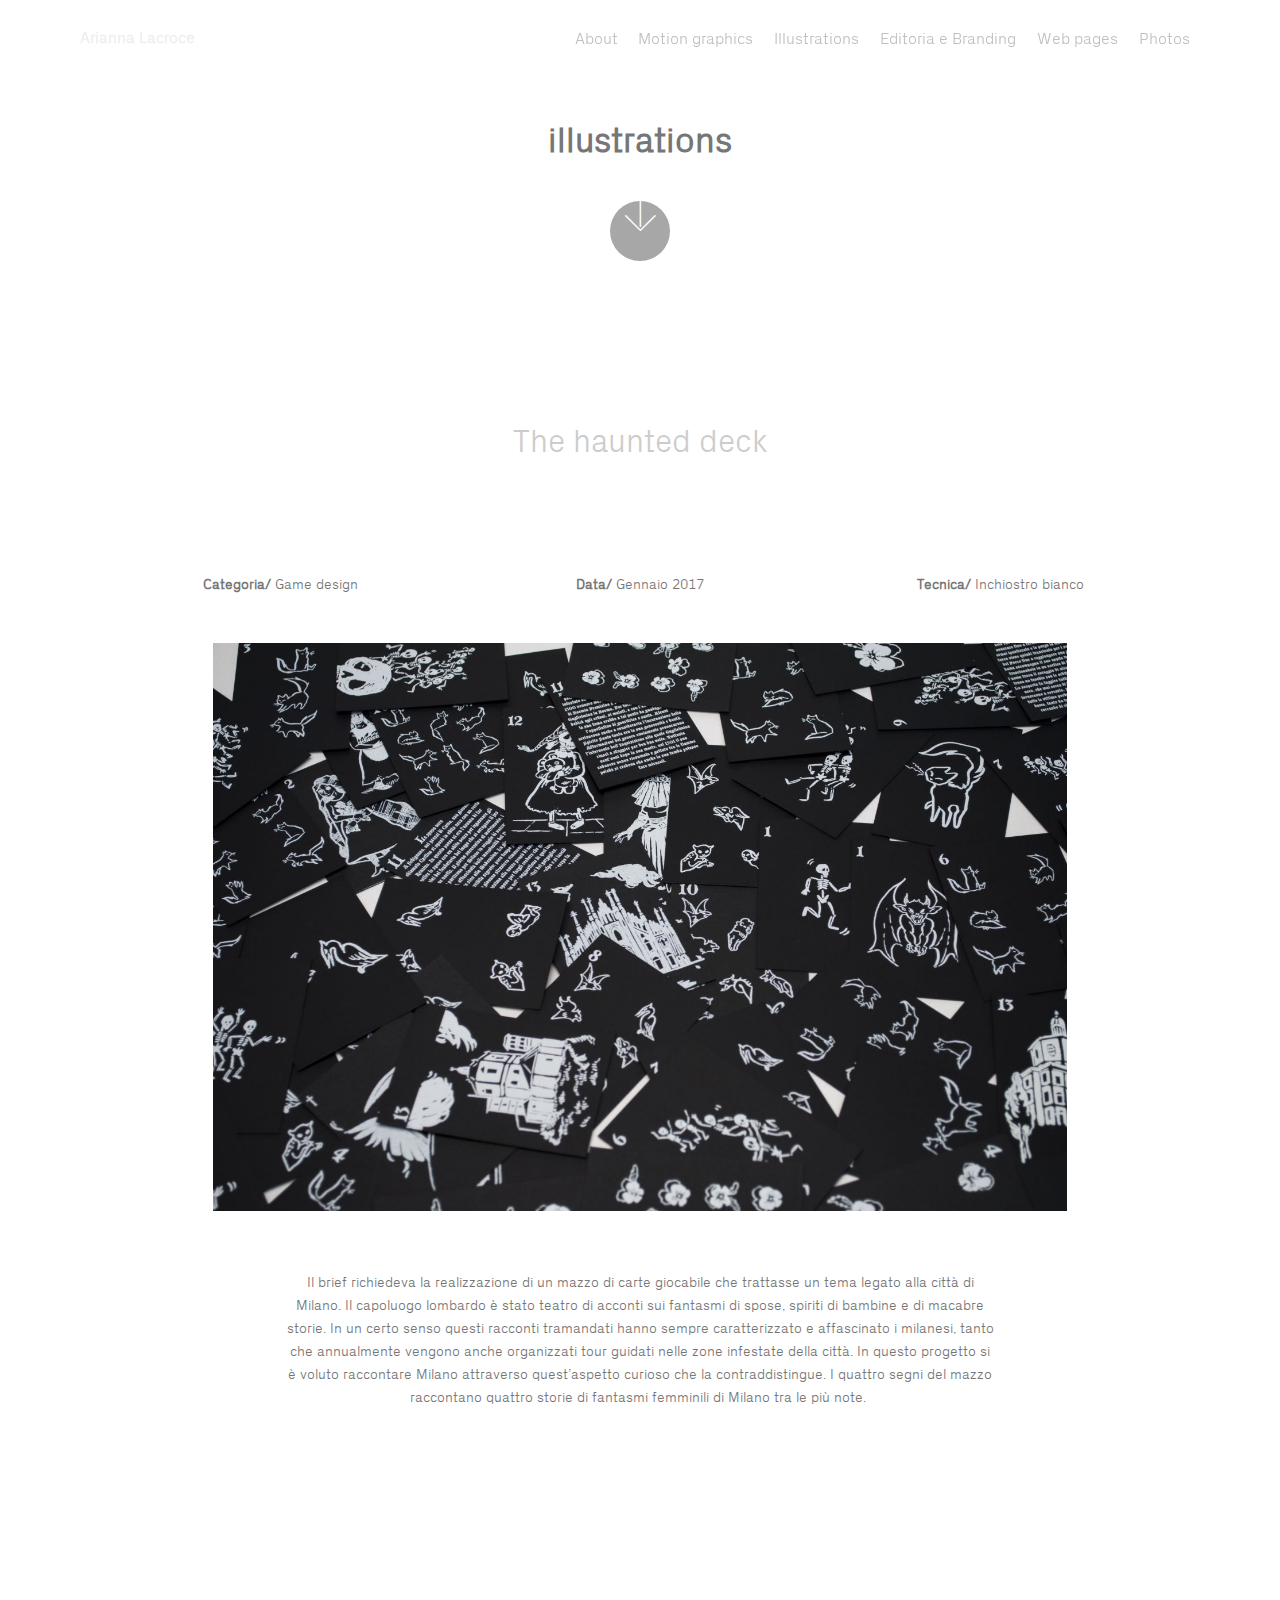
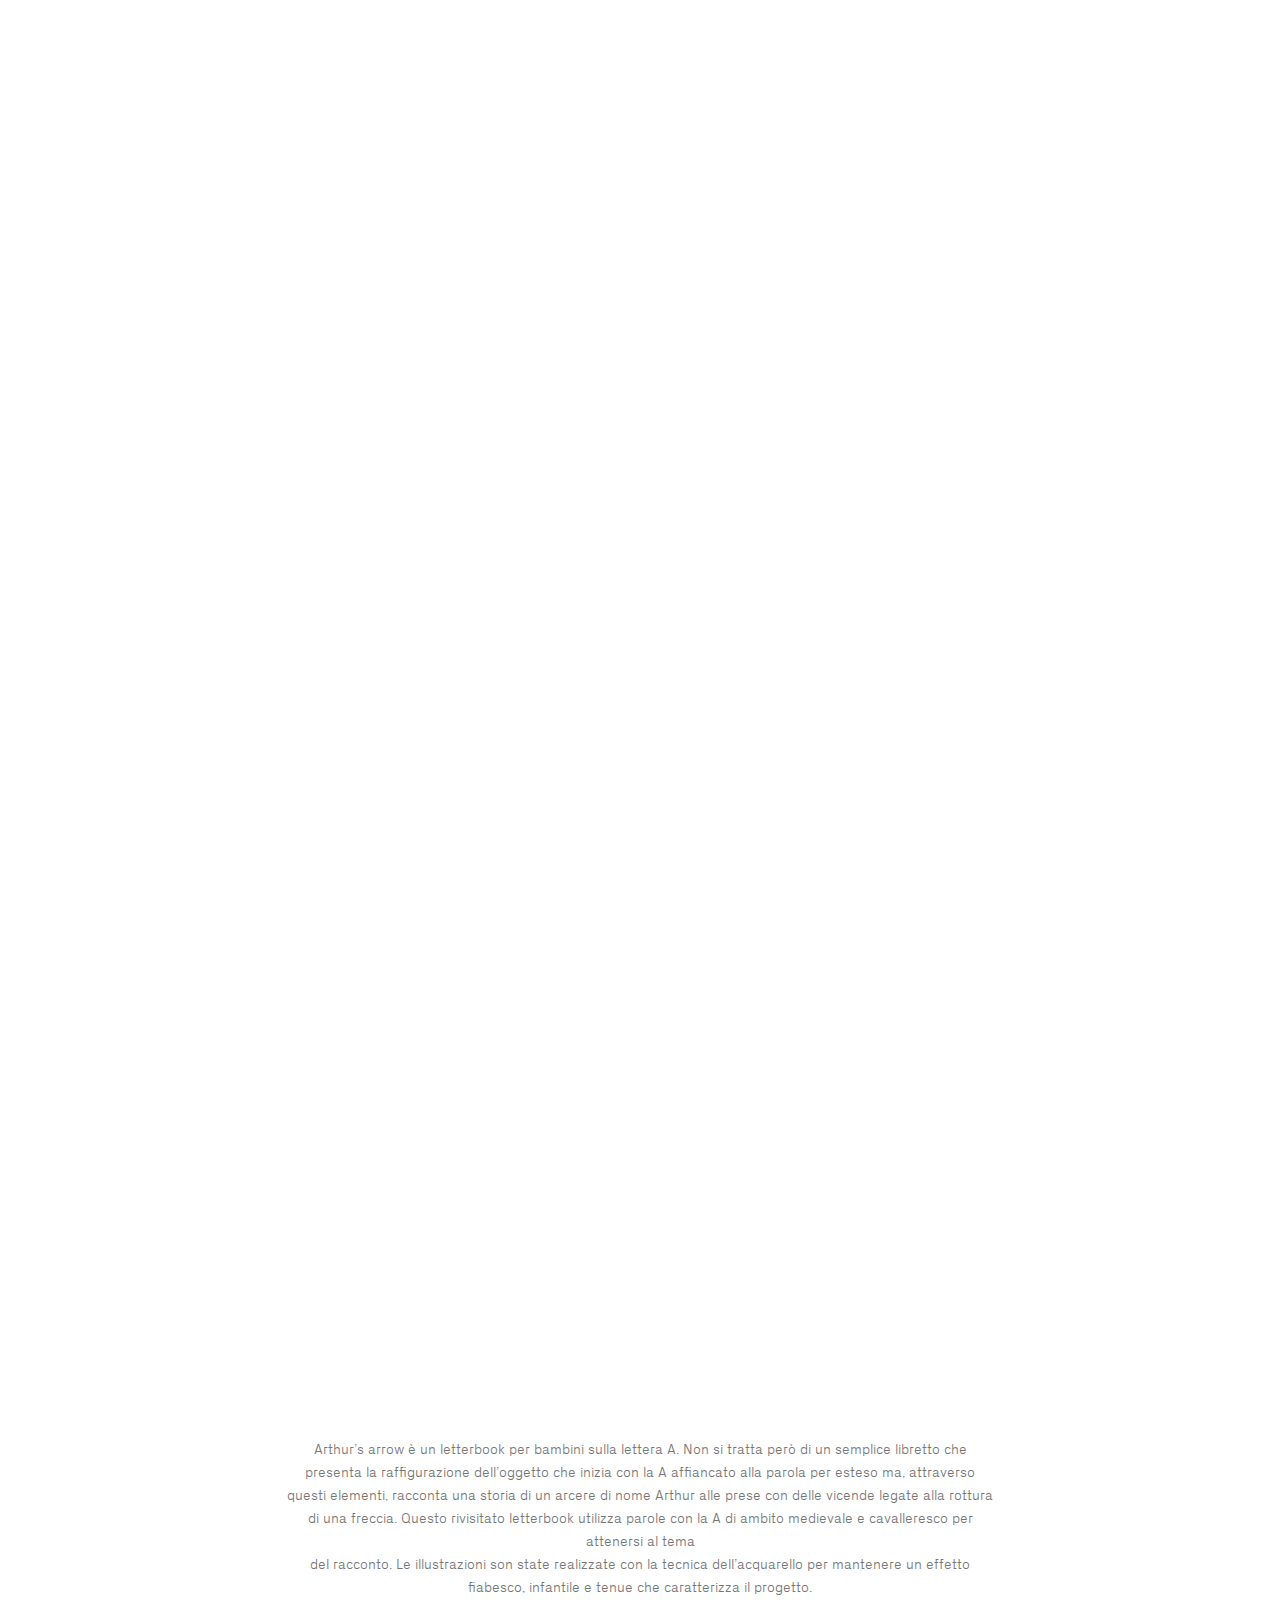
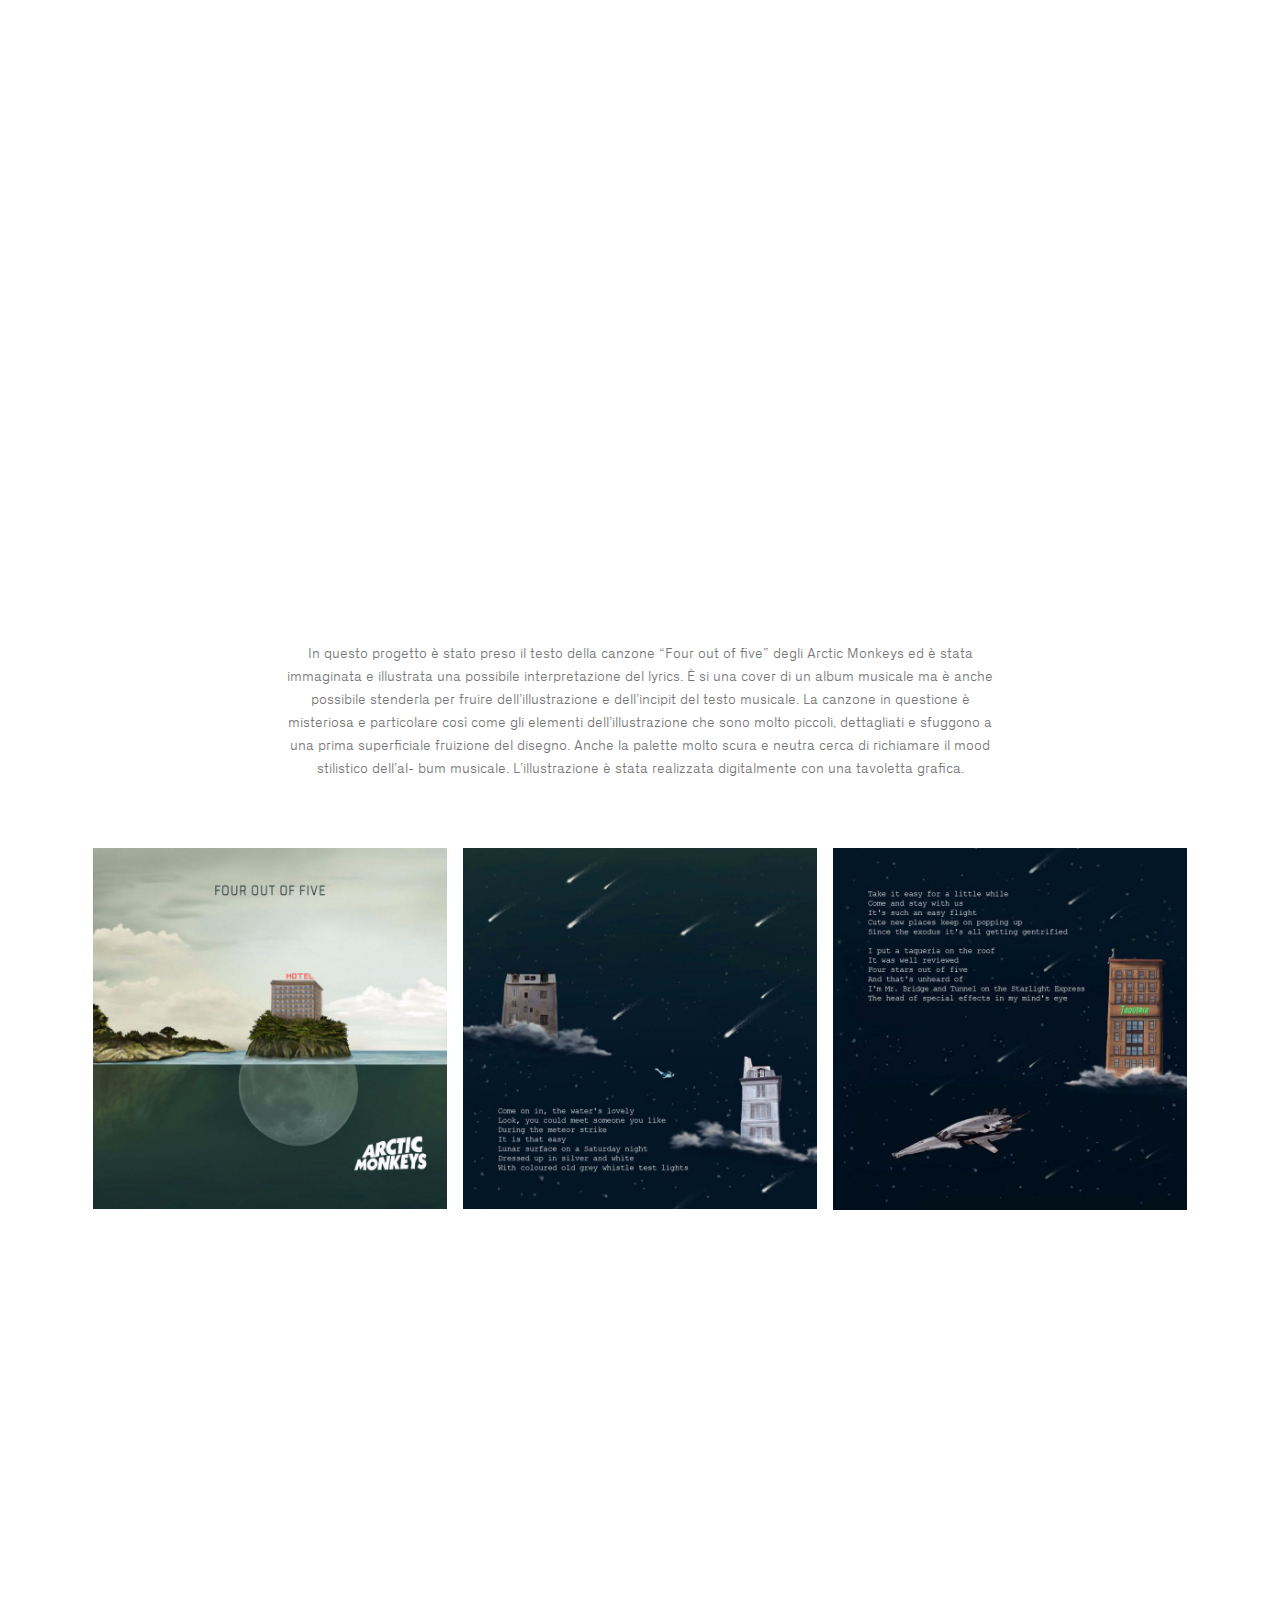
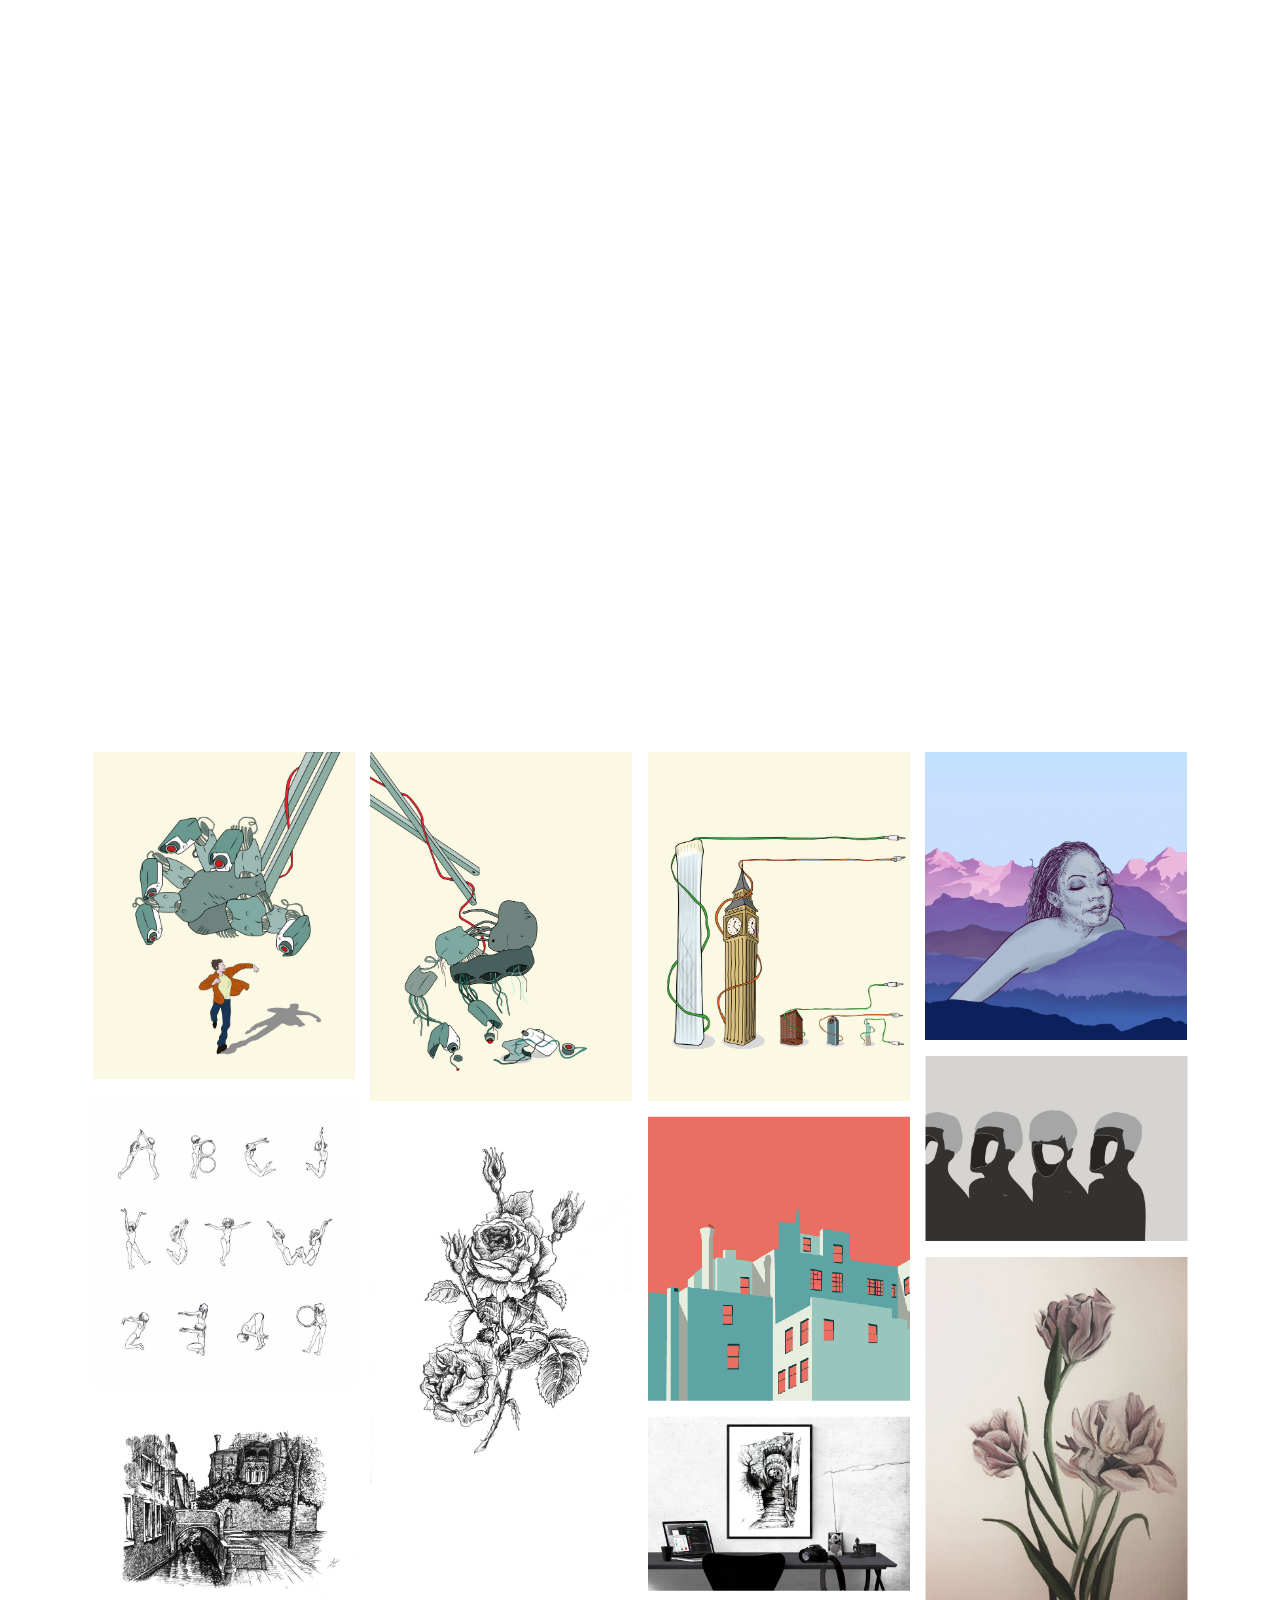
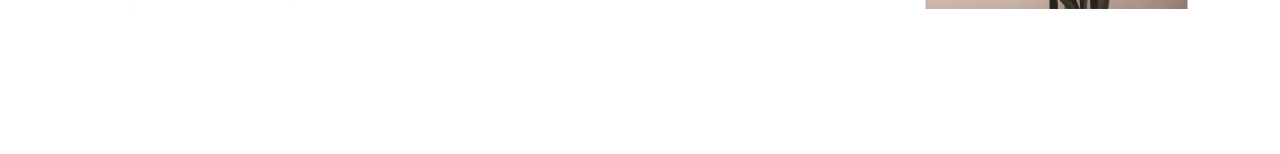
==== commit dc2d345e: "create github pages" ====
--- a/page1.html
+++ b/page1.html
@@ -26,306 +26,7 @@
   
 </head>
 <body>
-  <section class="header6 cid-ryngLbl1ND" id="header6-1d">
-
-    
-
-    
-
-    <div class="container">
-        <div class="row justify-content-md-center">
-            <div class="mbr-white col-md-10">
-                <h1 class="mbr-section-title align-center mbr-bold pb-3 mbr-fonts-style display-1">illustrations</h1>
-                
-                
-            </div>
-        </div>
-    </div>
-
-    <div class="mbr-arrow hidden-sm-down" aria-hidden="true">
-        <a href="#next">
-            <i class="mbri-down mbr-iconfont"></i>
-        </a>
-    </div>
-</section>
-
-<section class="engine"><a href="https://mobirise.info/p">site templates free download</a></section><section class="mbr-section content4 cid-ryn6NlgbG1" id="content4-j">
-
-    
-
-    <div class="container">
-        <div class="media-container-row">
-            <div class="title col-12 col-md-8">
-                <h2 class="align-center pb-3 mbr-fonts-style display-2">
-                    The haunted deck</h2>
-                
-                
-            </div>
-        </div>
-    </div>
-</section>
-
-<section class="mbr-section article content14 cid-rynk51UciN" id="content14-1f">
-      
-     
-
-    <div class="container">
-        <div class="media-container-row">
-            <div class="row col-12 col-md-12">
-                <div class="col-12 mbr-text mbr-fonts-style col-md-4 display-7">
-                     <p class="p-3"><strong>Categoria/ </strong>Game design</p>
-                </div>
-                <div class="col-12 mbr-text mbr-fonts-style display-7 col-md-4">
-                     <p class="p-3"><strong>Data/</strong> Gennaio 2017</p>
-                </div>
-                <div class="col-12 col-md-4 mbr-text mbr-fonts-style display-7">
-                     <p class="p-3"><strong>Tecnica/</strong> Inchiostro bianco</p>
-                </div>
-            </div>
-        </div>
-    </div>
-</section>
-
-<section class="cid-ryn6Nlwrx4" id="image3-k">
-
-    
-
-    <figure class="mbr-figure container">
-            <div class="image-block" style="width: 77%;">
-                <img src="assets/images/dsc-127-1488x988.jpg" width="1400" alt="Mobirise" title="">
-                
-            </div>
-    </figure>
-</section>
-
-<section class="mbr-section article content1 cid-rysyYKUlp3" id="content1-2c">
-    
-     
-
-    <div class="container">
-        <div class="media-container-row">
-            <div class="mbr-text col-12 mbr-fonts-style display-7 col-md-8">Il brief richiedeva la realizzazione di un mazzo di carte giocabile che trattasse un tema legato alla città di Milano. Il capoluogo lombardo è stato teatro di acconti sui fantasmi di spose, spiriti di bambine e di macabre storie. In un certo senso questi racconti tramandati hanno sempre caratterizzato e affascinato i milanesi, tanto che annualmente vengono anche organizzati tour guidati nelle zone infestate della città. In questo progetto si è voluto raccontare Milano attraverso quest’aspetto curioso che la contraddistingue. I quattro segni del mazzo raccontano quattro storie di fantasmi femminili di Milano tra le più note.&nbsp;</div>
-        </div>
-    </div>
-</section>
-
-<section class="cid-ryn6NlNxyI" id="image4-l">
-    <!-- Block parameters controls (Blue "Gear" panel) -->
-    
-    <!-- End block parameters -->
-    <div class="container images-container">
-            <div class="media-container-row" style="width: 77%;">
-                <div class="img-item item1" style="width: 206%;">
-                    <img src="assets/images/dsc-125-974x647.jpeg" alt="" title="">
-                    
-                </div>
-                <div class="img-item">
-                    <img src="assets/images/scan-3-562x808.png" alt="" title="">
-                    
-                </div>
-            </div>
-    </div>
-</section>
-
-<section class="mbr-section content4 cid-rynl4XiSmb" id="content4-1h">
-
-    
-
-    <div class="container">
-        <div class="media-container-row">
-            <div class="title col-12 col-md-8">
-                <h2 class="align-center pb-3 mbr-fonts-style display-2">
-                    Arthur's Arrow</h2>
-                
-                
-            </div>
-        </div>
-    </div>
-</section>
-
-<section class="mbr-section article content14 cid-rynl5xcEDM" id="content14-1i">
-      
-     
-
-    <div class="container">
-        <div class="media-container-row">
-            <div class="row col-12 col-md-12">
-                <div class="col-12 mbr-text mbr-fonts-style col-md-4 display-7">
-                     <p class="p-3"><strong>Categoria/ </strong>Editoria d'infanzia</p>
-                </div>
-                <div class="col-12 mbr-text mbr-fonts-style display-7 col-md-4">
-                     <p class="p-3"><strong>Data/</strong> Maggio 2019</p>
-                </div>
-                <div class="col-12 col-md-4 mbr-text mbr-fonts-style display-7">
-                     <p class="p-3"><strong>Tecnica/</strong>&nbsp;Acquarello</p>
-                </div>
-            </div>
-        </div>
-    </div>
-</section>
-
-<section class="cid-rynl7B5RYx" id="image3-1j">
-
-    
-
-    <figure class="mbr-figure container">
-            <div class="image-block" style="width: 80%;">
-                <img src="assets/images/11-1776x1332.png" width="1400" alt="Mobirise" title="">
-                
-            </div>
-    </figure>
-</section>
-
-<section class="mbr-section article content1 cid-ryszwzHdkI" id="content1-2d">
-    
-     
-
-    <div class="container">
-        <div class="media-container-row">
-            <div class="mbr-text col-12 mbr-fonts-style display-7 col-md-8"><div><br></div><div>Arthur’s arrow è un letterbook per bambini sulla lettera A. Non si tratta però di un semplice libretto che presenta la raffigurazione dell’oggetto che inizia con la A affiancato alla parola per esteso ma, attraverso questi elementi, racconta una storia di un arcere di nome Arthur alle prese con delle vicende legate alla rottura di una freccia. Questo rivisitato letterbook utilizza parole con&nbsp;<span style="font-size: 0.9rem;">la A di ambito medievale e cavalleresco per attenersi al tema</span></div><div>del racconto. Le illustrazioni son state realizzate con la tecnica dell’acquarello per mantenere un effetto fiabesco, infantile e tenue che caratterizza il progetto.</div></div>
-        </div>
-    </div>
-</section>
-
-<section class="cid-ryszLk64MW" id="image3-2f">
-
-    
-
-    <figure class="mbr-figure container">
-            <div class="image-block" style="width: 80%;">
-                <img src="assets/images/22-1-952x714.png" width="1400" alt="Mobirise" title="">
-                
-            </div>
-    </figure>
-</section>
-
-<section class="cid-rynmEOCUsR" id="image4-1k">
-    <!-- Block parameters controls (Blue "Gear" panel) -->
-    
-    <!-- End block parameters -->
-    <div class="container images-container">
-            <div class="media-container-row" style="width: 80%;">
-                <div class="img-item item1" style="width: 104%;">
-                    <img src="assets/images/44-1086x815.png" alt="" title="">
-                    
-                </div>
-                <div class="img-item">
-                    <img src="assets/images/defletterbook-4-626x340.png" alt="" title="">
-                    
-                </div>
-            </div>
-    </div>
-</section>
-
-<section class="mbr-section content4 cid-rynnEK8ND6" id="content4-1l">
-
-    
-
-    <div class="container">
-        <div class="media-container-row">
-            <div class="title col-12 col-md-8">
-                <h2 class="align-center pb-3 mbr-fonts-style display-2">
-                    Four out of five</h2>
-                
-                
-            </div>
-        </div>
-    </div>
-</section>
-
-<section class="mbr-section article content14 cid-rynnFep9dX" id="content14-1m">
-      
-     
-
-    <div class="container">
-        <div class="media-container-row">
-            <div class="row col-12 col-md-12">
-                <div class="col-12 mbr-text mbr-fonts-style col-md-4 display-7">
-                     <p class="p-3"><strong>Categoria/ </strong>Cover musicale</p>
-                </div>
-                <div class="col-12 mbr-text mbr-fonts-style display-7 col-md-4">
-                     <p class="p-3"><strong>Data/</strong> Maggio 2019</p>
-                </div>
-                <div class="col-12 col-md-4 mbr-text mbr-fonts-style display-7">
-                     <p class="p-3"><strong>Tecnica/</strong> Digital illustration</p>
-                </div>
-            </div>
-        </div>
-    </div>
-</section>
-
-<section class="cid-rynnFHCYbI" id="image3-1n">
-
-    
-
-    <figure class="mbr-figure container">
-            <div class="image-block" style="width: 80%;">
-                <img src="assets/images/mockup-trifold-square-6-1776x1230.jpg" width="1400" alt="Mobirise" title="">
-                
-            </div>
-    </figure>
-</section>
-
-<section class="mbr-section article content1 cid-rysAHpzsvv" id="content1-2g">
-    
-     
-
-    <div class="container">
-        <div class="media-container-row">
-            <div class="mbr-text col-12 mbr-fonts-style display-7 col-md-8">In questo progetto è stato preso il testo della canzone “Four out of five” degli Arctic Monkeys ed è stata immaginata e illustrata una possibile interpretazione del lyrics. È si una cover di un album musicale ma è anche possibile stenderla per fruire dell’illustrazione e dell’incipit del testo musicale. La canzone in questione è misteriosa e particolare così come gli elementi dell’illustrazione che sono molto piccoli, dettagliati e sfuggono a una prima superficiale fruizione del disegno. Anche la palette molto scura e neutra cerca di richiamare il mood stilistico dell’al- bum musicale. L’illustrazione è stata realizzata digitalmente con una tavoletta grafica.</div>
-        </div>
-    </div>
-</section>
-
-<section class="mbr-gallery mbr-slider-carousel cid-rysByeuGhg" id="gallery4-2j">
-
-    
-
-    <div class="container">
-        <div><!-- Gallery --><div class="gallery-row"><div class="mbr-gallery-layout-default"><div class="row justify-content-center m-0"><div class="row-first row justify-content-center m-0 col-md-10 p-0 col-lg-4"><div class="mbr-gallery-item false p-2" data-video-url="false"><div href="#lb-gallery4-2j" data-slide-to="0" data-toggle="modal"><img src="assets/images/lacroce-arianna-project05-772x2316-772x786.jpeg" alt="" title=""><span class="icon-focus"></span></div></div></div><div class="row-second row justify-content-center m-0 col-md-10 p-0 col-lg-4"><div class="mbr-gallery-item false p-2" data-video-url="false"><div href="#lb-gallery4-2j" data-slide-to="1" data-toggle="modal"><img src="assets/images/lacroce-arianna-project05-3-772x2316-772x787.jpeg" alt="" title=""><span class="icon-focus"></span></div></div></div><div class="row-third row justify-content-center m-0 col-md-10 p-0 col-lg-4"><div class="mbr-gallery-item false p-2" data-video-url="false"><div href="#lb-gallery4-2j" data-slide-to="2" data-toggle="modal"><img src="assets/images/lacroce-arianna-project05-5-772x2316-772x788.jpeg" alt="" title=""><span class="icon-focus"></span></div></div></div></div><div class="clearfix"></div></div></div><!-- Lightbox --><div data-app-prevent-settings="" class="mbr-slider modal fade carousel slide" tabindex="-1" data-keyboard="true" data-interval="false" id="lb-gallery4-2j"><div class="modal-dialog"><div class="modal-content"><div class="modal-body"><div class="carousel-inner"><div class="carousel-item active"><img src="assets/images/lacroce-arianna-project05-772x2316.jpeg" alt="" title=""></div><div class="carousel-item"><img src="assets/images/lacroce-arianna-project05-3-772x2316.jpeg" alt="" title=""></div><div class="carousel-item"><img src="assets/images/lacroce-arianna-project05-5-772x2316.jpeg" alt="" title=""></div><div class="carousel-item"><img src="assets/images/background4.jpg" alt="" title=""></div><div class="carousel-item"><img src="assets/images/background5.jpg" alt="" title=""></div><div class="carousel-item"><img src="assets/images/background6.jpg" alt="" title=""></div><div class="carousel-item"><img src="assets/images/background7.jpg" alt="" title=""></div><div class="carousel-item"><img src="assets/images/background8.jpg" alt="" title=""></div></div><a class="carousel-control carousel-control-prev" role="button" data-slide="prev" href="#lb-gallery4-2j"><span class="mbri-left mbr-iconfont" aria-hidden="true"></span><span class="sr-only">Previous</span></a><a class="carousel-control carousel-control-next" role="button" data-slide="next" href="#lb-gallery4-2j"><span class="mbri-right mbr-iconfont" aria-hidden="true"></span><span class="sr-only">Next</span></a><a class="close" href="#" role="button" data-dismiss="modal"><span class="sr-only">Close</span></a></div></div></div></div></div>
-    </div>
-
-</section>
-
-<section class="cid-rysDyHie7P" id="image3-2k">
-
-    
-
-    <figure class="mbr-figure container">
-            <div class="image-block" style="width: 80%;">
-                <img src="assets/images/3-1488x1488.jpeg" width="1400" alt="Mobirise" title="">
-                
-            </div>
-    </figure>
-</section>
-
-<section class="mbr-section content4 cid-ryt4xirtGZ" id="content4-3j">
-
-    
-
-    <div class="container">
-        <div class="media-container-row">
-            <div class="title col-12 col-md-8">
-                <h2 class="align-center pb-3 mbr-fonts-style display-2">
-                    Other works</h2>
-                
-                
-            </div>
-        </div>
-    </div>
-</section>
-
-<section class="mbr-gallery mbr-slider-carousel cid-ryt5lsp41V" id="gallery1-3k">
-
-    
-
-    <div class="container">
-        <div><!-- Filter --><!-- Gallery --><div class="mbr-gallery-row"><div class="mbr-gallery-layout-default"><div><div><div class="mbr-gallery-item mbr-gallery-item--p1" data-video-url="false" data-tags="Eccezionale"><div href="#lb-gallery1-3k" data-slide-to="0" data-toggle="modal"><img src="assets/images/a-video-sorveglianza-e-video-controllo-trascinato-744x930-744x930.jpg" alt="" title=""><span class="icon-focus"></span></div></div><div class="mbr-gallery-item mbr-gallery-item--p1" data-video-url="false" data-tags="Responsive"><div href="#lb-gallery1-3k" data-slide-to="1" data-toggle="modal"><img src="assets/images/b-2000x2667-800x1067.jpg" alt="" title=""><span class="icon-focus"></span></div></div><div class="mbr-gallery-item mbr-gallery-item--p1" data-video-url="false" data-tags="Creativa"><div href="#lb-gallery1-3k" data-slide-to="2" data-toggle="modal"><img src="assets/images/s-2000x2667-800x1067.jpg" alt="" title=""><span class="icon-focus"></span></div></div><div class="mbr-gallery-item mbr-gallery-item--p1" data-video-url="false" data-tags="Animata"><div href="#lb-gallery1-3k" data-slide-to="3" data-toggle="modal"><img src="assets/images/gomma-1984x3402-800x881.png" alt="" title=""><span class="icon-focus"></span></div></div><div class="mbr-gallery-item mbr-gallery-item--p1" data-video-url="false" data-tags="Eccezionale"><div href="#lb-gallery1-3k" data-slide-to="4" data-toggle="modal"><img src="assets/images/prove-fase02-trascinato-2000x1414-800x566.jpg" alt="" title=""><span class="icon-focus"></span></div></div><div class="mbr-gallery-item mbr-gallery-item--p1" data-video-url="false" data-tags="Eccezionale"><div href="#lb-gallery1-3k" data-slide-to="5" data-toggle="modal"><img src="assets/images/lacrocea-brainstorm-1-2000x3091-800x900.jpeg" alt="" title=""><span class="icon-focus"></span></div></div><div class="mbr-gallery-item mbr-gallery-item--p1" data-video-url="false" data-tags="Animata"><div href="#lb-gallery1-3k" data-slide-to="6" data-toggle="modal"><img src="assets/images/def1-2000x2797-800x1119.jpg" alt="" title=""><span class="icon-focus"></span></div></div><div class="mbr-gallery-item mbr-gallery-item--p1" data-video-url="false" data-tags="Responsive"><div href="#lb-gallery1-3k" data-slide-to="7" data-toggle="modal"><img src="assets/images/schermata-2018-10-07-alle-10.41.10-442x480-442x480.png" alt="" title=""><span class="icon-focus"></span></div></div><div class="mbr-gallery-item mbr-gallery-item--p1" data-video-url="false" data-tags="Eccezionale"><div href="#lb-gallery1-3k" data-slide-to="8" data-toggle="modal"><img src="assets/images/img-6603-2000x2695-800x1078.jpg" alt="" title=""><span class="icon-focus"></span></div></div><div class="mbr-gallery-item mbr-gallery-item--p1" data-video-url="false" data-tags="Eccezionale"><div href="#lb-gallery1-3k" data-slide-to="9" data-toggle="modal"><img src="assets/images/def2-2000x1578-800x631.jpg" alt="" title=""><span class="icon-focus"></span></div></div><div class="mbr-gallery-item mbr-gallery-item--p1" data-video-url="false" data-tags="Eccezionale"><div href="#lb-gallery1-3k" data-slide-to="10" data-toggle="modal"><img src="assets/images/conor-lyons-mackbook-4-2000x1333-800x533.jpg" alt="" title=""><span class="icon-focus"></span></div></div></div></div><div class="clearfix"></div></div></div><!-- Lightbox --><div data-app-prevent-settings="" class="mbr-slider modal fade carousel slide" tabindex="-1" data-keyboard="true" data-interval="false" id="lb-gallery1-3k"><div class="modal-dialog"><div class="modal-content"><div class="modal-body"><div class="carousel-inner"><div class="carousel-item"><img src="assets/images/a-video-sorveglianza-e-video-controllo-trascinato-744x930.jpg" alt="" title=""></div><div class="carousel-item"><img src="assets/images/b-2000x2667.jpg" alt="" title=""></div><div class="carousel-item"><img src="assets/images/s-2000x2667.jpg" alt="" title=""></div><div class="carousel-item"><img src="assets/images/gomma-1984x3402.png" alt="" title=""></div><div class="carousel-item"><img src="assets/images/prove-fase02-trascinato-2000x1414.jpg" alt="" title=""></div><div class="carousel-item"><img src="assets/images/lacrocea-brainstorm-1-2000x3091.jpeg" alt="" title=""></div><div class="carousel-item"><img src="assets/images/def1-2000x2797.jpg" alt="" title=""></div><div class="carousel-item"><img src="assets/images/schermata-2018-10-07-alle-10.41.10-442x480.png" alt="" title=""></div><div class="carousel-item"><img src="assets/images/img-6603-2000x2695.jpg" alt="" title=""></div><div class="carousel-item"><img src="assets/images/def2-2000x1578.jpg" alt="" title=""></div><div class="carousel-item active"><img src="assets/images/conor-lyons-mackbook-4-2000x1333.jpg" alt="" title=""></div></div><a class="carousel-control carousel-control-prev" role="button" data-slide="prev" href="#lb-gallery1-3k"><span class="mbri-left mbr-iconfont" aria-hidden="true"></span><span class="sr-only">Previous</span></a><a class="carousel-control carousel-control-next" role="button" data-slide="next" href="#lb-gallery1-3k"><span class="mbri-right mbr-iconfont" aria-hidden="true"></span><span class="sr-only">Next</span></a><a class="close" href="#" role="button" data-dismiss="modal"><span class="sr-only">Close</span></a></div></div></div></div></div>
-    </div>
-
-</section>
-
-<section class="menu cid-ryz6w2ei4C" once="menu" id="menu1-4m">
+  <section class="menu cid-ryz6w2ei4C" once="menu" id="menu1-4m">
 
     
 
@@ -358,10 +59,311 @@
                         
                         Editoria e Branding</a></li><li class="nav-item"><a class="nav-link link text-warning display-4" href="page4.html">
                         
-                        Web pages</a></li></ul>
+                        Web pages</a></li><li class="nav-item"><a class="nav-link link text-warning display-4" href="page4.html">
+                        
+                        Photos</a></li></ul>
             
         </div>
     </nav>
+</section>
+
+<section class="engine"><a href="https://mobirise.info/s">bootstrap theme</a></section><section class="header6 cid-ryngLbl1ND" id="header6-1d">
+
+    
+
+    
+
+    <div class="container">
+        <div class="row justify-content-md-center">
+            <div class="mbr-white col-md-10">
+                <h1 class="mbr-section-title align-center mbr-bold pb-3 mbr-fonts-style display-1">illustrations</h1>
+                
+                
+            </div>
+        </div>
+    </div>
+
+    <div class="mbr-arrow hidden-sm-down" aria-hidden="true">
+        <a href="#next">
+            <i class="mbri-down mbr-iconfont"></i>
+        </a>
+    </div>
+</section>
+
+<section class="mbr-section content4 cid-ryn6NlgbG1" id="content4-j">
+
+    
+
+    <div class="container">
+        <div class="media-container-row">
+            <div class="title col-12 col-md-8">
+                <h2 class="align-center pb-3 mbr-fonts-style display-2">
+                    The haunted deck</h2>
+                
+                
+            </div>
+        </div>
+    </div>
+</section>
+
+<section class="mbr-section article content14 cid-rynk51UciN" id="content14-1f">
+      
+     
+
+    <div class="container">
+        <div class="media-container-row">
+            <div class="row col-12 col-md-12">
+                <div class="col-12 mbr-text mbr-fonts-style col-md-4 display-7">
+                     <p class="p-3"><strong>Categoria/ </strong>Game design</p>
+                </div>
+                <div class="col-12 mbr-text mbr-fonts-style display-7 col-md-4">
+                     <p class="p-3"><strong>Data/</strong> Gennaio 2017</p>
+                </div>
+                <div class="col-12 col-md-4 mbr-text mbr-fonts-style display-7">
+                     <p class="p-3"><strong>Tecnica/</strong> Inchiostro bianco</p>
+                </div>
+            </div>
+        </div>
+    </div>
+</section>
+
+<section class="cid-ryn6Nlwrx4" id="image3-k">
+
+    
+
+    <figure class="mbr-figure container">
+            <div class="image-block" style="width: 77%;">
+                <img src="assets/images/dsc-127-1488x988.jpg" width="1400" alt="Mobirise" title="">
+                
+            </div>
+    </figure>
+</section>
+
+<section class="mbr-section article content1 cid-rysyYKUlp3" id="content1-2c">
+    
+     
+
+    <div class="container">
+        <div class="media-container-row">
+            <div class="mbr-text col-12 mbr-fonts-style display-7 col-md-8">Il brief richiedeva la realizzazione di un mazzo di carte giocabile che trattasse un tema legato alla città di Milano. Il capoluogo lombardo è stato teatro di acconti sui fantasmi di spose, spiriti di bambine e di macabre storie. In un certo senso questi racconti tramandati hanno sempre caratterizzato e affascinato i milanesi, tanto che annualmente vengono anche organizzati tour guidati nelle zone infestate della città. In questo progetto si è voluto raccontare Milano attraverso quest’aspetto curioso che la contraddistingue. I quattro segni del mazzo raccontano quattro storie di fantasmi femminili di Milano tra le più note.&nbsp;</div>
+        </div>
+    </div>
+</section>
+
+<section class="cid-ryn6NlNxyI" id="image4-l">
+    <!-- Block parameters controls (Blue "Gear" panel) -->
+    
+    <!-- End block parameters -->
+    <div class="container images-container">
+            <div class="media-container-row" style="width: 77%;">
+                <div class="img-item item1" style="width: 206%;">
+                    <img src="assets/images/dsc-125-974x647.jpeg" alt="" title="">
+                    
+                </div>
+                <div class="img-item">
+                    <img src="assets/images/scan-3-562x808.png" alt="" title="">
+                    
+                </div>
+            </div>
+    </div>
+</section>
+
+<section class="mbr-section content4 cid-rynl4XiSmb" id="content4-1h">
+
+    
+
+    <div class="container">
+        <div class="media-container-row">
+            <div class="title col-12 col-md-8">
+                <h2 class="align-center pb-3 mbr-fonts-style display-2">
+                    Arthur's Arrow</h2>
+                
+                
+            </div>
+        </div>
+    </div>
+</section>
+
+<section class="mbr-section article content14 cid-rynl5xcEDM" id="content14-1i">
+      
+     
+
+    <div class="container">
+        <div class="media-container-row">
+            <div class="row col-12 col-md-12">
+                <div class="col-12 mbr-text mbr-fonts-style col-md-4 display-7">
+                     <p class="p-3"><strong>Categoria/ </strong>Editoria d'infanzia</p>
+                </div>
+                <div class="col-12 mbr-text mbr-fonts-style display-7 col-md-4">
+                     <p class="p-3"><strong>Data/</strong> Maggio 2019</p>
+                </div>
+                <div class="col-12 col-md-4 mbr-text mbr-fonts-style display-7">
+                     <p class="p-3"><strong>Tecnica/</strong>&nbsp;Acquarello</p>
+                </div>
+            </div>
+        </div>
+    </div>
+</section>
+
+<section class="cid-rynl7B5RYx" id="image3-1j">
+
+    
+
+    <figure class="mbr-figure container">
+            <div class="image-block" style="width: 80%;">
+                <img src="assets/images/11-1776x1332.png" width="1400" alt="Mobirise" title="">
+                
+            </div>
+    </figure>
+</section>
+
+<section class="mbr-section article content1 cid-ryszwzHdkI" id="content1-2d">
+    
+     
+
+    <div class="container">
+        <div class="media-container-row">
+            <div class="mbr-text col-12 mbr-fonts-style display-7 col-md-8"><div><br></div><div>Arthur’s arrow è un letterbook per bambini sulla lettera A. Non si tratta però di un semplice libretto che presenta la raffigurazione dell’oggetto che inizia con la A affiancato alla parola per esteso ma, attraverso questi elementi, racconta una storia di un arcere di nome Arthur alle prese con delle vicende legate alla rottura di una freccia. Questo rivisitato letterbook utilizza parole con&nbsp;<span style="font-size: 0.9rem;">la A di ambito medievale e cavalleresco per attenersi al tema</span></div><div>del racconto. Le illustrazioni son state realizzate con la tecnica dell’acquarello per mantenere un effetto fiabesco, infantile e tenue che caratterizza il progetto.</div></div>
+        </div>
+    </div>
+</section>
+
+<section class="cid-ryszLk64MW" id="image3-2f">
+
+    
+
+    <figure class="mbr-figure container">
+            <div class="image-block" style="width: 80%;">
+                <img src="assets/images/22-1-952x714.png" width="1400" alt="Mobirise" title="">
+                
+            </div>
+    </figure>
+</section>
+
+<section class="cid-rynmEOCUsR" id="image4-1k">
+    <!-- Block parameters controls (Blue "Gear" panel) -->
+    
+    <!-- End block parameters -->
+    <div class="container images-container">
+            <div class="media-container-row" style="width: 80%;">
+                <div class="img-item item1" style="width: 104%;">
+                    <img src="assets/images/44-1086x815.png" alt="" title="">
+                    
+                </div>
+                <div class="img-item">
+                    <img src="assets/images/defletterbook-4-626x340.png" alt="" title="">
+                    
+                </div>
+            </div>
+    </div>
+</section>
+
+<section class="mbr-section content4 cid-rynnEK8ND6" id="content4-1l">
+
+    
+
+    <div class="container">
+        <div class="media-container-row">
+            <div class="title col-12 col-md-8">
+                <h2 class="align-center pb-3 mbr-fonts-style display-2">
+                    Four out of five</h2>
+                
+                
+            </div>
+        </div>
+    </div>
+</section>
+
+<section class="mbr-section article content14 cid-rynnFep9dX" id="content14-1m">
+      
+     
+
+    <div class="container">
+        <div class="media-container-row">
+            <div class="row col-12 col-md-12">
+                <div class="col-12 mbr-text mbr-fonts-style col-md-4 display-7">
+                     <p class="p-3"><strong>Categoria/ </strong>Cover musicale</p>
+                </div>
+                <div class="col-12 mbr-text mbr-fonts-style display-7 col-md-4">
+                     <p class="p-3"><strong>Data/</strong> Maggio 2019</p>
+                </div>
+                <div class="col-12 col-md-4 mbr-text mbr-fonts-style display-7">
+                     <p class="p-3"><strong>Tecnica/</strong> Digital illustration</p>
+                </div>
+            </div>
+        </div>
+    </div>
+</section>
+
+<section class="cid-rynnFHCYbI" id="image3-1n">
+
+    
+
+    <figure class="mbr-figure container">
+            <div class="image-block" style="width: 80%;">
+                <img src="assets/images/mockup-trifold-square-6-1776x1230.jpg" width="1400" alt="Mobirise" title="">
+                
+            </div>
+    </figure>
+</section>
+
+<section class="mbr-section article content1 cid-rysAHpzsvv" id="content1-2g">
+    
+     
+
+    <div class="container">
+        <div class="media-container-row">
+            <div class="mbr-text col-12 mbr-fonts-style display-7 col-md-8">In questo progetto è stato preso il testo della canzone “Four out of five” degli Arctic Monkeys ed è stata immaginata e illustrata una possibile interpretazione del lyrics. È si una cover di un album musicale ma è anche possibile stenderla per fruire dell’illustrazione e dell’incipit del testo musicale. La canzone in questione è misteriosa e particolare così come gli elementi dell’illustrazione che sono molto piccoli, dettagliati e sfuggono a una prima superficiale fruizione del disegno. Anche la palette molto scura e neutra cerca di richiamare il mood stilistico dell’al- bum musicale. L’illustrazione è stata realizzata digitalmente con una tavoletta grafica.</div>
+        </div>
+    </div>
+</section>
+
+<section class="mbr-gallery mbr-slider-carousel cid-rysByeuGhg" id="gallery4-2j">
+
+    
+
+    <div class="container">
+        <div><!-- Gallery --><div class="gallery-row"><div class="mbr-gallery-layout-default"><div class="row justify-content-center m-0"><div class="row-first row justify-content-center m-0 col-md-10 p-0 col-lg-4"><div class="mbr-gallery-item false p-2" data-video-url="false"><div href="#lb-gallery4-2j" data-slide-to="0" data-toggle="modal"><img src="assets/images/lacroce-arianna-project05-772x2316-772x786.jpeg" alt="" title=""><span class="icon-focus"></span></div></div></div><div class="row-second row justify-content-center m-0 col-md-10 p-0 col-lg-4"><div class="mbr-gallery-item false p-2" data-video-url="false"><div href="#lb-gallery4-2j" data-slide-to="1" data-toggle="modal"><img src="assets/images/lacroce-arianna-project05-3-772x2316-772x787.jpeg" alt="" title=""><span class="icon-focus"></span></div></div></div><div class="row-third row justify-content-center m-0 col-md-10 p-0 col-lg-4"><div class="mbr-gallery-item false p-2" data-video-url="false"><div href="#lb-gallery4-2j" data-slide-to="2" data-toggle="modal"><img src="assets/images/lacroce-arianna-project05-5-772x2316-772x788.jpeg" alt="" title=""><span class="icon-focus"></span></div></div></div></div><div class="clearfix"></div></div></div><!-- Lightbox --><div data-app-prevent-settings="" class="mbr-slider modal fade carousel slide" tabindex="-1" data-keyboard="true" data-interval="false" id="lb-gallery4-2j"><div class="modal-dialog"><div class="modal-content"><div class="modal-body"><div class="carousel-inner"><div class="carousel-item active"><img src="assets/images/lacroce-arianna-project05-772x2316.jpeg" alt="" title=""></div><div class="carousel-item"><img src="assets/images/lacroce-arianna-project05-3-772x2316.jpeg" alt="" title=""></div><div class="carousel-item"><img src="assets/images/lacroce-arianna-project05-5-772x2316.jpeg" alt="" title=""></div><div class="carousel-item"><img src="assets/images/background4.jpg" alt="" title=""></div><div class="carousel-item"><img src="assets/images/background5.jpg" alt="" title=""></div><div class="carousel-item"><img src="assets/images/background6.jpg" alt="" title=""></div><div class="carousel-item"><img src="assets/images/background7.jpg" alt="" title=""></div><div class="carousel-item"><img src="assets/images/background8.jpg" alt="" title=""></div></div><a class="carousel-control carousel-control-prev" role="button" data-slide="prev" href="#lb-gallery4-2j"><span class="mbri-left mbr-iconfont" aria-hidden="true"></span><span class="sr-only">Previous</span></a><a class="carousel-control carousel-control-next" role="button" data-slide="next" href="#lb-gallery4-2j"><span class="mbri-right mbr-iconfont" aria-hidden="true"></span><span class="sr-only">Next</span></a><a class="close" href="#" role="button" data-dismiss="modal"><span class="sr-only">Close</span></a></div></div></div></div></div>
+    </div>
+
+</section>
+
+<section class="cid-rysDyHie7P" id="image3-2k">
+
+    
+
+    <figure class="mbr-figure container">
+            <div class="image-block" style="width: 80%;">
+                <img src="assets/images/3-1488x1488.jpeg" width="1400" alt="Mobirise" title="">
+                
+            </div>
+    </figure>
+</section>
+
+<section class="mbr-section content4 cid-ryt4xirtGZ" id="content4-3j">
+
+    
+
+    <div class="container">
+        <div class="media-container-row">
+            <div class="title col-12 col-md-8">
+                <h2 class="align-center pb-3 mbr-fonts-style display-2">
+                    Other works</h2>
+                
+                
+            </div>
+        </div>
+    </div>
+</section>
+
+<section class="mbr-gallery mbr-slider-carousel cid-ryt5lsp41V" id="gallery1-3k">
+
+    
+
+    <div class="container">
+        <div><!-- Filter --><!-- Gallery --><div class="mbr-gallery-row"><div class="mbr-gallery-layout-default"><div><div><div class="mbr-gallery-item mbr-gallery-item--p1" data-video-url="false" data-tags="Eccezionale"><div href="#lb-gallery1-3k" data-slide-to="0" data-toggle="modal"><img src="assets/images/a-video-sorveglianza-e-video-controllo-trascinato-744x930-744x930.jpg" alt="" title=""><span class="icon-focus"></span></div></div><div class="mbr-gallery-item mbr-gallery-item--p1" data-video-url="false" data-tags="Responsive"><div href="#lb-gallery1-3k" data-slide-to="1" data-toggle="modal"><img src="assets/images/b-2000x2667-800x1067.jpg" alt="" title=""><span class="icon-focus"></span></div></div><div class="mbr-gallery-item mbr-gallery-item--p1" data-video-url="false" data-tags="Creativa"><div href="#lb-gallery1-3k" data-slide-to="2" data-toggle="modal"><img src="assets/images/s-2000x2667-800x1067.jpg" alt="" title=""><span class="icon-focus"></span></div></div><div class="mbr-gallery-item mbr-gallery-item--p1" data-video-url="false" data-tags="Animata"><div href="#lb-gallery1-3k" data-slide-to="3" data-toggle="modal"><img src="assets/images/gomma-1984x3402-800x881.png" alt="" title=""><span class="icon-focus"></span></div></div><div class="mbr-gallery-item mbr-gallery-item--p1" data-video-url="false" data-tags="Eccezionale"><div href="#lb-gallery1-3k" data-slide-to="4" data-toggle="modal"><img src="assets/images/prove-fase02-trascinato-2000x1414-800x566.jpg" alt="" title=""><span class="icon-focus"></span></div></div><div class="mbr-gallery-item mbr-gallery-item--p1" data-video-url="false" data-tags="Eccezionale"><div href="#lb-gallery1-3k" data-slide-to="5" data-toggle="modal"><img src="assets/images/lacrocea-brainstorm-1-2000x3091-800x900.jpeg" alt="" title=""><span class="icon-focus"></span></div></div><div class="mbr-gallery-item mbr-gallery-item--p1" data-video-url="false" data-tags="Animata"><div href="#lb-gallery1-3k" data-slide-to="6" data-toggle="modal"><img src="assets/images/def1-2000x2797-800x1119.jpg" alt="" title=""><span class="icon-focus"></span></div></div><div class="mbr-gallery-item mbr-gallery-item--p1" data-video-url="false" data-tags="Responsive"><div href="#lb-gallery1-3k" data-slide-to="7" data-toggle="modal"><img src="assets/images/schermata-2018-10-07-alle-10.41.10-442x480-442x480.png" alt="" title=""><span class="icon-focus"></span></div></div><div class="mbr-gallery-item mbr-gallery-item--p1" data-video-url="false" data-tags="Eccezionale"><div href="#lb-gallery1-3k" data-slide-to="8" data-toggle="modal"><img src="assets/images/img-6603-2000x2695-800x1078.jpg" alt="" title=""><span class="icon-focus"></span></div></div><div class="mbr-gallery-item mbr-gallery-item--p1" data-video-url="false" data-tags="Eccezionale"><div href="#lb-gallery1-3k" data-slide-to="9" data-toggle="modal"><img src="assets/images/def2-2000x1578-800x631.jpg" alt="" title=""><span class="icon-focus"></span></div></div><div class="mbr-gallery-item mbr-gallery-item--p1" data-video-url="false" data-tags="Eccezionale"><div href="#lb-gallery1-3k" data-slide-to="10" data-toggle="modal"><img src="assets/images/conor-lyons-mackbook-4-2000x1333-800x533.jpg" alt="" title=""><span class="icon-focus"></span></div></div></div></div><div class="clearfix"></div></div></div><!-- Lightbox --><div data-app-prevent-settings="" class="mbr-slider modal fade carousel slide" tabindex="-1" data-keyboard="true" data-interval="false" id="lb-gallery1-3k"><div class="modal-dialog"><div class="modal-content"><div class="modal-body"><div class="carousel-inner"><div class="carousel-item"><img src="assets/images/a-video-sorveglianza-e-video-controllo-trascinato-744x930.jpg" alt="" title=""></div><div class="carousel-item"><img src="assets/images/b-2000x2667.jpg" alt="" title=""></div><div class="carousel-item"><img src="assets/images/s-2000x2667.jpg" alt="" title=""></div><div class="carousel-item"><img src="assets/images/gomma-1984x3402.png" alt="" title=""></div><div class="carousel-item"><img src="assets/images/prove-fase02-trascinato-2000x1414.jpg" alt="" title=""></div><div class="carousel-item"><img src="assets/images/lacrocea-brainstorm-1-2000x3091.jpeg" alt="" title=""></div><div class="carousel-item"><img src="assets/images/def1-2000x2797.jpg" alt="" title=""></div><div class="carousel-item"><img src="assets/images/schermata-2018-10-07-alle-10.41.10-442x480.png" alt="" title=""></div><div class="carousel-item"><img src="assets/images/img-6603-2000x2695.jpg" alt="" title=""></div><div class="carousel-item"><img src="assets/images/def2-2000x1578.jpg" alt="" title=""></div><div class="carousel-item active"><img src="assets/images/conor-lyons-mackbook-4-2000x1333.jpg" alt="" title=""></div></div><a class="carousel-control carousel-control-prev" role="button" data-slide="prev" href="#lb-gallery1-3k"><span class="mbri-left mbr-iconfont" aria-hidden="true"></span><span class="sr-only">Previous</span></a><a class="carousel-control carousel-control-next" role="button" data-slide="next" href="#lb-gallery1-3k"><span class="mbri-right mbr-iconfont" aria-hidden="true"></span><span class="sr-only">Next</span></a><a class="close" href="#" role="button" data-dismiss="modal"><span class="sr-only">Close</span></a></div></div></div></div></div>
+    </div>
+
 </section>
 
 
--- a/assets/mobirise/css/mbr-additional.css
+++ b/assets/mobirise/css/mbr-additional.css
@@ -5483,3 +5483,1240 @@
 .cid-ryz6w2ei4C .dropdown-item:hover {
   color: #c1c1c1 !important;
 }
+.cid-ryzJ3pz0Xy {
+  padding-top: 120px;
+  padding-bottom: 120px;
+  background-color: #ffffff;
+}
+.cid-ryzJ3pz0Xy H1 {
+  color: #767676;
+}
+.cid-ryzJ3q2NQa {
+  padding-top: 120px;
+  padding-bottom: 0px;
+  background-color: #ffffff;
+}
+.cid-ryzJ3q2NQa .mbr-section-subtitle {
+  color: #767676;
+}
+.cid-ryzJ3q2NQa H2 {
+  color: #cccccc;
+}
+.cid-ryzJrgRQ5J {
+  padding-top: 60px;
+  padding-bottom: 30px;
+  background: #ffffff;
+}
+.cid-ryzJrgRQ5J .images-container.container-fluid {
+  padding: 0;
+}
+.cid-ryzJrgRQ5J .media-container-row {
+  margin: 0 auto;
+  align-items: stretch;
+  -webkit-align-items: stretch;
+}
+.cid-ryzJrgRQ5J .media-container-row .img-item {
+  display: -webkit-flex;
+  flex-direction: column;
+  justify-content: center;
+  position: relative;
+  width: 100%;
+  z-index: 1;
+  -webkit-flex-direction: column;
+  -webkit-justify-content: center;
+}
+.cid-ryzJrgRQ5J .media-container-row .img-item img {
+  width: 100%;
+  min-height: 1px;
+}
+.cid-ryzJrgRQ5J .media-container-row .img-item .img-caption {
+  background: #ffffff;
+  z-index: 2;
+  padding: 1rem 1rem;
+  word-break: break-word;
+}
+.cid-ryzJrgRQ5J .media-container-row .img-item .img-caption p {
+  margin-bottom: 0;
+}
+.cid-ryzJrgRQ5J .media-container-row .img-item.item1 {
+  padding: 0 2rem 0 0;
+}
+@media (max-width: 992px) {
+  .cid-ryzJrgRQ5J .img-item {
+    width: 100% !important;
+  }
+  .cid-ryzJrgRQ5J .img-item.item1 {
+    width: 100%;
+    flex-basis: initial !important;
+    padding: 0 0 2rem 0 !important;
+    -webkit-flex-basis: initial !important;
+  }
+}
+.cid-ryzLdzPKwm {
+  padding-top: 0px;
+  padding-bottom: 30px;
+  background: #ffffff;
+}
+.cid-ryzLdzPKwm .images-container.container-fluid {
+  padding: 0;
+}
+.cid-ryzLdzPKwm .media-container-row {
+  margin: 0 auto;
+  align-items: stretch;
+  -webkit-align-items: stretch;
+}
+.cid-ryzLdzPKwm .media-container-row .img-item {
+  display: -webkit-flex;
+  flex-direction: column;
+  justify-content: center;
+  position: relative;
+  width: 100%;
+  z-index: 1;
+  -webkit-flex-direction: column;
+  -webkit-justify-content: center;
+}
+.cid-ryzLdzPKwm .media-container-row .img-item img {
+  width: 100%;
+  min-height: 1px;
+}
+.cid-ryzLdzPKwm .media-container-row .img-item .img-caption {
+  background: #ffffff;
+  z-index: 2;
+  padding: 1rem 1rem;
+  word-break: break-word;
+}
+.cid-ryzLdzPKwm .media-container-row .img-item .img-caption p {
+  margin-bottom: 0;
+}
+.cid-ryzLdzPKwm .media-container-row .img-item.item1 {
+  padding: 0 2rem 0 0;
+}
+@media (max-width: 992px) {
+  .cid-ryzLdzPKwm .img-item {
+    width: 100% !important;
+  }
+  .cid-ryzLdzPKwm .img-item.item1 {
+    width: 100%;
+    flex-basis: initial !important;
+    padding: 0 0 2rem 0 !important;
+    -webkit-flex-basis: initial !important;
+  }
+}
+.cid-ryzMHHdsxy {
+  padding-top: 0px;
+  padding-bottom: 120px;
+  background: #ffffff;
+}
+.cid-ryzMHHdsxy .images-container.container-fluid {
+  padding: 0;
+}
+.cid-ryzMHHdsxy .media-container-row {
+  margin: 0 auto;
+  align-items: stretch;
+  -webkit-align-items: stretch;
+}
+.cid-ryzMHHdsxy .media-container-row .img-item {
+  display: -webkit-flex;
+  flex-direction: column;
+  justify-content: center;
+  position: relative;
+  width: 100%;
+  z-index: 1;
+  -webkit-flex-direction: column;
+  -webkit-justify-content: center;
+}
+.cid-ryzMHHdsxy .media-container-row .img-item img {
+  width: 100%;
+  min-height: 1px;
+}
+.cid-ryzMHHdsxy .media-container-row .img-item .img-caption {
+  background: #ffffff;
+  z-index: 2;
+  padding: 1rem 1rem;
+  word-break: break-word;
+}
+.cid-ryzMHHdsxy .media-container-row .img-item .img-caption p {
+  margin-bottom: 0;
+}
+.cid-ryzMHHdsxy .media-container-row .img-item.item1 {
+  padding: 0 2rem 0 0;
+}
+@media (max-width: 992px) {
+  .cid-ryzMHHdsxy .img-item {
+    width: 100% !important;
+  }
+  .cid-ryzMHHdsxy .img-item.item1 {
+    width: 100%;
+    flex-basis: initial !important;
+    padding: 0 0 2rem 0 !important;
+    -webkit-flex-basis: initial !important;
+  }
+}
+.cid-ryzJ3rzJBv {
+  padding-top: 120px;
+  padding-bottom: 45px;
+  background-color: #ffffff;
+}
+.cid-ryzJ3rzJBv .mbr-section-subtitle {
+  color: #767676;
+}
+.cid-ryzJ3rzJBv H2 {
+  color: #cccccc;
+}
+.cid-ryzVqob0Gx {
+  padding-top: 0px;
+  padding-bottom: 30px;
+  background: #ffffff;
+}
+.cid-ryzVqob0Gx .images-container.container-fluid {
+  padding: 0;
+}
+.cid-ryzVqob0Gx .media-container-row {
+  margin: 0 auto;
+  align-items: stretch;
+  -webkit-align-items: stretch;
+}
+.cid-ryzVqob0Gx .media-container-row .img-item {
+  display: -webkit-flex;
+  flex-direction: column;
+  justify-content: center;
+  position: relative;
+  width: 100%;
+  z-index: 1;
+  -webkit-flex-direction: column;
+  -webkit-justify-content: center;
+}
+.cid-ryzVqob0Gx .media-container-row .img-item img {
+  width: 100%;
+  min-height: 1px;
+}
+.cid-ryzVqob0Gx .media-container-row .img-item .img-caption {
+  background: #ffffff;
+  z-index: 2;
+  padding: 1rem 1rem;
+  word-break: break-word;
+}
+.cid-ryzVqob0Gx .media-container-row .img-item .img-caption p {
+  margin-bottom: 0;
+}
+.cid-ryzVqob0Gx .media-container-row .img-item.item1 {
+  padding: 0 2rem 0 0;
+}
+@media (max-width: 992px) {
+  .cid-ryzVqob0Gx .img-item {
+    width: 100% !important;
+  }
+  .cid-ryzVqob0Gx .img-item.item1 {
+    width: 100%;
+    flex-basis: initial !important;
+    padding: 0 0 2rem 0 !important;
+    -webkit-flex-basis: initial !important;
+  }
+}
+.cid-ryzPxq95X4 {
+  padding-top: 0px;
+  padding-bottom: 120px;
+  background: #ffffff;
+}
+.cid-ryzPxq95X4 .images-container.container-fluid {
+  padding: 0;
+}
+.cid-ryzPxq95X4 .media-container-row {
+  margin: 0 auto;
+  align-items: stretch;
+  -webkit-align-items: stretch;
+}
+.cid-ryzPxq95X4 .media-container-row .img-item {
+  display: -webkit-flex;
+  flex-direction: column;
+  justify-content: center;
+  position: relative;
+  width: 100%;
+  z-index: 1;
+  -webkit-flex-direction: column;
+  -webkit-justify-content: center;
+}
+.cid-ryzPxq95X4 .media-container-row .img-item img {
+  width: 100%;
+  min-height: 1px;
+}
+.cid-ryzPxq95X4 .media-container-row .img-item .img-caption {
+  background: #ffffff;
+  z-index: 2;
+  padding: 1rem 1rem;
+  word-break: break-word;
+}
+.cid-ryzPxq95X4 .media-container-row .img-item .img-caption p {
+  margin-bottom: 0;
+}
+.cid-ryzPxq95X4 .media-container-row .img-item.item1 {
+  padding: 0 2rem 0 0;
+}
+@media (max-width: 992px) {
+  .cid-ryzPxq95X4 .img-item {
+    width: 100% !important;
+  }
+  .cid-ryzPxq95X4 .img-item.item1 {
+    width: 100%;
+    flex-basis: initial !important;
+    padding: 0 0 2rem 0 !important;
+    -webkit-flex-basis: initial !important;
+  }
+}
+.cid-ryzJ3tmtrZ {
+  padding-top: 120px;
+  padding-bottom: 0px;
+  background-color: #ffffff;
+}
+.cid-ryzJ3tmtrZ .mbr-section-subtitle {
+  color: #767676;
+}
+.cid-ryzJ3tmtrZ H2 {
+  color: #cccccc;
+}
+.cid-ryzXeynfgY {
+  padding-top: 45px;
+  padding-bottom: 30px;
+  background: #ffffff;
+}
+.cid-ryzXeynfgY .images-container.container-fluid {
+  padding: 0;
+}
+.cid-ryzXeynfgY .media-container-row {
+  margin: 0 auto;
+  align-items: stretch;
+  -webkit-align-items: stretch;
+}
+.cid-ryzXeynfgY .media-container-row .img-item {
+  display: -webkit-flex;
+  flex-direction: column;
+  justify-content: center;
+  position: relative;
+  width: 100%;
+  z-index: 1;
+  -webkit-flex-direction: column;
+  -webkit-justify-content: center;
+}
+.cid-ryzXeynfgY .media-container-row .img-item img {
+  width: 100%;
+  min-height: 1px;
+}
+.cid-ryzXeynfgY .media-container-row .img-item .img-caption {
+  background: #ffffff;
+  z-index: 2;
+  padding: 1rem 1rem;
+  word-break: break-word;
+}
+.cid-ryzXeynfgY .media-container-row .img-item .img-caption p {
+  margin-bottom: 0;
+}
+.cid-ryzXeynfgY .media-container-row .img-item.item1 {
+  padding: 0 2rem 0 0;
+}
+@media (max-width: 992px) {
+  .cid-ryzXeynfgY .img-item {
+    width: 100% !important;
+  }
+  .cid-ryzXeynfgY .img-item.item1 {
+    width: 100%;
+    flex-basis: initial !important;
+    padding: 0 0 2rem 0 !important;
+    -webkit-flex-basis: initial !important;
+  }
+}
+.cid-ryzZiApKVf {
+  padding-top: 0px;
+  padding-bottom: 120px;
+  background: #ffffff;
+}
+.cid-ryzZiApKVf .images-container.container-fluid {
+  padding: 0;
+}
+.cid-ryzZiApKVf .media-container-row {
+  margin: 0 auto;
+  align-items: stretch;
+  -webkit-align-items: stretch;
+}
+.cid-ryzZiApKVf .media-container-row .img-item {
+  display: -webkit-flex;
+  flex-direction: column;
+  justify-content: center;
+  position: relative;
+  width: 100%;
+  z-index: 1;
+  -webkit-flex-direction: column;
+  -webkit-justify-content: center;
+}
+.cid-ryzZiApKVf .media-container-row .img-item img {
+  width: 100%;
+  min-height: 1px;
+}
+.cid-ryzZiApKVf .media-container-row .img-item .img-caption {
+  background: #ffffff;
+  z-index: 2;
+  padding: 1rem 1rem;
+  word-break: break-word;
+}
+.cid-ryzZiApKVf .media-container-row .img-item .img-caption p {
+  margin-bottom: 0;
+}
+.cid-ryzZiApKVf .media-container-row .img-item.item1 {
+  padding: 0 2rem 0 0;
+}
+@media (max-width: 992px) {
+  .cid-ryzZiApKVf .img-item {
+    width: 100% !important;
+  }
+  .cid-ryzZiApKVf .img-item.item1 {
+    width: 100%;
+    flex-basis: initial !important;
+    padding: 0 0 2rem 0 !important;
+    -webkit-flex-basis: initial !important;
+  }
+}
+.cid-ryzJ3wMSXL {
+  padding-top: 120px;
+  padding-bottom: 0px;
+  background-color: #ffffff;
+}
+.cid-ryzJ3wMSXL .mbr-section-subtitle {
+  color: #767676;
+}
+.cid-ryzJ3wMSXL H2 {
+  color: #cccccc;
+}
+.cid-ryA0RUTAa1 {
+  padding-top: 45px;
+  padding-bottom: 30px;
+  background: #ffffff;
+}
+.cid-ryA0RUTAa1 .images-container.container-fluid {
+  padding: 0;
+}
+.cid-ryA0RUTAa1 .media-container-row {
+  margin: 0 auto;
+  align-items: stretch;
+  -webkit-align-items: stretch;
+}
+.cid-ryA0RUTAa1 .media-container-row .img-item {
+  display: -webkit-flex;
+  flex-direction: column;
+  justify-content: center;
+  position: relative;
+  width: 100%;
+  z-index: 1;
+  -webkit-flex-direction: column;
+  -webkit-justify-content: center;
+}
+.cid-ryA0RUTAa1 .media-container-row .img-item img {
+  width: 100%;
+  min-height: 1px;
+}
+.cid-ryA0RUTAa1 .media-container-row .img-item .img-caption {
+  background: #ffffff;
+  z-index: 2;
+  padding: 1rem 1rem;
+  word-break: break-word;
+}
+.cid-ryA0RUTAa1 .media-container-row .img-item .img-caption p {
+  margin-bottom: 0;
+}
+.cid-ryA0RUTAa1 .media-container-row .img-item.item1 {
+  padding: 0 2rem 0 0;
+}
+@media (max-width: 992px) {
+  .cid-ryA0RUTAa1 .img-item {
+    width: 100% !important;
+  }
+  .cid-ryA0RUTAa1 .img-item.item1 {
+    width: 100%;
+    flex-basis: initial !important;
+    padding: 0 0 2rem 0 !important;
+    -webkit-flex-basis: initial !important;
+  }
+}
+.cid-ryA1DKOlzr {
+  padding-top: 0px;
+  padding-bottom: 120px;
+  background: #ffffff;
+}
+.cid-ryA1DKOlzr .images-container.container-fluid {
+  padding: 0;
+}
+.cid-ryA1DKOlzr .media-container-row {
+  margin: 0 auto;
+  align-items: stretch;
+  -webkit-align-items: stretch;
+}
+.cid-ryA1DKOlzr .media-container-row .img-item {
+  display: -webkit-flex;
+  flex-direction: column;
+  justify-content: center;
+  position: relative;
+  width: 100%;
+  z-index: 1;
+  -webkit-flex-direction: column;
+  -webkit-justify-content: center;
+}
+.cid-ryA1DKOlzr .media-container-row .img-item img {
+  width: 100%;
+  min-height: 1px;
+}
+.cid-ryA1DKOlzr .media-container-row .img-item .img-caption {
+  background: #ffffff;
+  z-index: 2;
+  padding: 1rem 1rem;
+  word-break: break-word;
+}
+.cid-ryA1DKOlzr .media-container-row .img-item .img-caption p {
+  margin-bottom: 0;
+}
+.cid-ryA1DKOlzr .media-container-row .img-item.item1 {
+  padding: 0 2rem 0 0;
+}
+@media (max-width: 992px) {
+  .cid-ryA1DKOlzr .img-item {
+    width: 100% !important;
+  }
+  .cid-ryA1DKOlzr .img-item.item1 {
+    width: 100%;
+    flex-basis: initial !important;
+    padding: 0 0 2rem 0 !important;
+    -webkit-flex-basis: initial !important;
+  }
+}
+.cid-ryzJ3y9oip .navbar {
+  padding: .5rem 0;
+  background: #ffffff;
+  transition: none;
+  min-height: 77px;
+}
+.cid-ryzJ3y9oip .navbar-dropdown.bg-color.transparent.opened {
+  background: #ffffff;
+}
+.cid-ryzJ3y9oip a {
+  font-style: normal;
+}
+.cid-ryzJ3y9oip .nav-item span {
+  padding-right: 0.4em;
+  line-height: 0.5em;
+  vertical-align: text-bottom;
+  position: relative;
+  text-decoration: none;
+}
+.cid-ryzJ3y9oip .nav-item a {
+  display: -webkit-flex;
+  align-items: center;
+  justify-content: center;
+  padding: 0.7rem 0 !important;
+  margin: 0rem .65rem !important;
+  -webkit-align-items: center;
+  -webkit-justify-content: center;
+}
+.cid-ryzJ3y9oip .nav-item:focus,
+.cid-ryzJ3y9oip .nav-link:focus {
+  outline: none;
+}
+.cid-ryzJ3y9oip .btn {
+  padding: 0.4rem 1.5rem;
+  display: -webkit-inline-flex;
+  align-items: center;
+  -webkit-align-items: center;
+}
+.cid-ryzJ3y9oip .btn .mbr-iconfont {
+  font-size: 1.6rem;
+}
+.cid-ryzJ3y9oip .menu-logo {
+  margin-right: auto;
+}
+.cid-ryzJ3y9oip .menu-logo .navbar-brand {
+  display: flex;
+  margin-left: 5rem;
+  padding: 0;
+  transition: padding .2s;
+  min-height: 3.8rem;
+  -webkit-align-items: center;
+  align-items: center;
+}
+.cid-ryzJ3y9oip .menu-logo .navbar-brand .navbar-caption-wrap {
+  display: flex;
+  -webkit-align-items: center;
+  align-items: center;
+  word-break: break-word;
+  min-width: 7rem;
+  margin: .3rem 0;
+}
+.cid-ryzJ3y9oip .menu-logo .navbar-brand .navbar-caption-wrap .navbar-caption {
+  line-height: 1.2rem !important;
+  padding-right: 2rem;
+}
+.cid-ryzJ3y9oip .menu-logo .navbar-brand .navbar-logo {
+  font-size: 4rem;
+  transition: font-size 0.25s;
+}
+.cid-ryzJ3y9oip .menu-logo .navbar-brand .navbar-logo img {
+  display: flex;
+}
+.cid-ryzJ3y9oip .menu-logo .navbar-brand .navbar-logo .mbr-iconfont {
+  transition: font-size 0.25s;
+}
+.cid-ryzJ3y9oip .menu-logo .navbar-brand .navbar-logo a {
+  display: inline-flex;
+}
+.cid-ryzJ3y9oip .navbar-toggleable-sm .navbar-collapse {
+  justify-content: flex-end;
+  -webkit-justify-content: flex-end;
+  padding-right: 5rem;
+  width: auto;
+}
+.cid-ryzJ3y9oip .navbar-toggleable-sm .navbar-collapse .navbar-nav {
+  flex-wrap: wrap;
+  -webkit-flex-wrap: wrap;
+  padding-left: 0;
+}
+.cid-ryzJ3y9oip .navbar-toggleable-sm .navbar-collapse .navbar-nav .nav-item {
+  -webkit-align-self: center;
+  align-self: center;
+}
+.cid-ryzJ3y9oip .navbar-toggleable-sm .navbar-collapse .navbar-buttons {
+  padding-left: 0;
+  padding-bottom: 0;
+}
+.cid-ryzJ3y9oip .dropdown .dropdown-menu {
+  background: #ffffff;
+  display: none;
+  position: absolute;
+  min-width: 5rem;
+  padding-top: 1.4rem;
+  padding-bottom: 1.4rem;
+  text-align: left;
+}
+.cid-ryzJ3y9oip .dropdown .dropdown-menu .dropdown-item {
+  width: auto;
+  padding: 0.235em 1.5385em 0.235em 1.5385em !important;
+}
+.cid-ryzJ3y9oip .dropdown .dropdown-menu .dropdown-item::after {
+  right: 0.5rem;
+}
+.cid-ryzJ3y9oip .dropdown .dropdown-menu .dropdown-submenu {
+  margin: 0;
+}
+.cid-ryzJ3y9oip .dropdown.open > .dropdown-menu {
+  display: block;
+}
+.cid-ryzJ3y9oip .navbar-toggleable-sm.opened:after {
+  position: absolute;
+  width: 100vw;
+  height: 100vh;
+  content: '';
+  background-color: rgba(0, 0, 0, 0.1);
+  left: 0;
+  bottom: 0;
+  transform: translateY(100%);
+  -webkit-transform: translateY(100%);
+  z-index: 1000;
+}
+.cid-ryzJ3y9oip .navbar.navbar-short {
+  min-height: 60px;
+  transition: all .2s;
+}
+.cid-ryzJ3y9oip .navbar.navbar-short .navbar-toggler-right {
+  top: 20px;
+}
+.cid-ryzJ3y9oip .navbar.navbar-short .navbar-logo a {
+  font-size: 2.5rem !important;
+  line-height: 2.5rem;
+  transition: font-size 0.25s;
+}
+.cid-ryzJ3y9oip .navbar.navbar-short .navbar-logo a .mbr-iconfont {
+  font-size: 2.5rem !important;
+}
+.cid-ryzJ3y9oip .navbar.navbar-short .navbar-logo a img {
+  height: 3rem !important;
+}
+.cid-ryzJ3y9oip .navbar.navbar-short .navbar-brand {
+  min-height: 3rem;
+}
+.cid-ryzJ3y9oip button.navbar-toggler {
+  width: 31px;
+  height: 18px;
+  cursor: pointer;
+  transition: all .2s;
+  top: 1.5rem;
+  right: 1rem;
+}
+.cid-ryzJ3y9oip button.navbar-toggler:focus {
+  outline: none;
+}
+.cid-ryzJ3y9oip button.navbar-toggler .hamburger span {
+  position: absolute;
+  right: 0;
+  width: 30px;
+  height: 2px;
+  border-right: 5px;
+  background-color: #fac732;
+}
+.cid-ryzJ3y9oip button.navbar-toggler .hamburger span:nth-child(1) {
+  top: 0;
+  transition: all .2s;
+}
+.cid-ryzJ3y9oip button.navbar-toggler .hamburger span:nth-child(2) {
+  top: 8px;
+  transition: all .15s;
+}
+.cid-ryzJ3y9oip button.navbar-toggler .hamburger span:nth-child(3) {
+  top: 8px;
+  transition: all .15s;
+}
+.cid-ryzJ3y9oip button.navbar-toggler .hamburger span:nth-child(4) {
+  top: 16px;
+  transition: all .2s;
+}
+.cid-ryzJ3y9oip nav.opened .hamburger span:nth-child(1) {
+  top: 8px;
+  width: 0;
+  opacity: 0;
+  right: 50%;
+  transition: all .2s;
+}
+.cid-ryzJ3y9oip nav.opened .hamburger span:nth-child(2) {
+  -webkit-transform: rotate(45deg);
+  transform: rotate(45deg);
+  transition: all .25s;
+}
+.cid-ryzJ3y9oip nav.opened .hamburger span:nth-child(3) {
+  -webkit-transform: rotate(-45deg);
+  transform: rotate(-45deg);
+  transition: all .25s;
+}
+.cid-ryzJ3y9oip nav.opened .hamburger span:nth-child(4) {
+  top: 8px;
+  width: 0;
+  opacity: 0;
+  right: 50%;
+  transition: all .2s;
+}
+.cid-ryzJ3y9oip .collapsed.navbar-expand {
+  flex-direction: column;
+  -webkit-flex-direction: column;
+}
+.cid-ryzJ3y9oip .collapsed .btn {
+  display: -webkit-flex;
+}
+.cid-ryzJ3y9oip .collapsed .navbar-collapse {
+  display: none !important;
+  padding-right: 0 !important;
+}
+.cid-ryzJ3y9oip .collapsed .navbar-collapse.collapsing,
+.cid-ryzJ3y9oip .collapsed .navbar-collapse.show {
+  display: block !important;
+}
+.cid-ryzJ3y9oip .collapsed .navbar-collapse.collapsing .navbar-nav,
+.cid-ryzJ3y9oip .collapsed .navbar-collapse.show .navbar-nav {
+  display: block;
+  text-align: center;
+}
+.cid-ryzJ3y9oip .collapsed .navbar-collapse.collapsing .navbar-nav .nav-item,
+.cid-ryzJ3y9oip .collapsed .navbar-collapse.show .navbar-nav .nav-item {
+  clear: both;
+}
+.cid-ryzJ3y9oip .collapsed .navbar-collapse.collapsing .navbar-nav .nav-item:last-child,
+.cid-ryzJ3y9oip .collapsed .navbar-collapse.show .navbar-nav .nav-item:last-child {
+  margin-bottom: 1rem;
+}
+.cid-ryzJ3y9oip .collapsed .navbar-collapse.collapsing .navbar-buttons,
+.cid-ryzJ3y9oip .collapsed .navbar-collapse.show .navbar-buttons {
+  text-align: center;
+}
+.cid-ryzJ3y9oip .collapsed .navbar-collapse.collapsing .navbar-buttons:last-child,
+.cid-ryzJ3y9oip .collapsed .navbar-collapse.show .navbar-buttons:last-child {
+  margin-bottom: 1rem;
+}
+.cid-ryzJ3y9oip .collapsed button.navbar-toggler {
+  display: block;
+}
+.cid-ryzJ3y9oip .collapsed .navbar-brand {
+  margin-left: 1rem !important;
+}
+.cid-ryzJ3y9oip .collapsed .navbar-toggleable-sm {
+  flex-direction: column;
+  -webkit-flex-direction: column;
+}
+.cid-ryzJ3y9oip .collapsed .dropdown .dropdown-menu {
+  width: 100%;
+  text-align: center;
+  position: relative;
+  opacity: 0;
+  overflow: hidden;
+  display: block;
+  height: 0;
+  visibility: hidden;
+  padding: 0;
+  transition-duration: .5s;
+  transition-property: opacity,padding,height;
+}
+.cid-ryzJ3y9oip .collapsed .dropdown.open > .dropdown-menu {
+  position: relative;
+  opacity: 1;
+  height: auto;
+  padding: 1.4rem 0;
+  visibility: visible;
+}
+.cid-ryzJ3y9oip .collapsed .dropdown .dropdown-submenu {
+  left: 0;
+  text-align: center;
+  width: 100%;
+}
+.cid-ryzJ3y9oip .collapsed .dropdown .dropdown-toggle[data-toggle="dropdown-submenu"]::after {
+  margin-top: 0;
+  position: inherit;
+  right: 0;
+  top: 50%;
+  display: inline-block;
+  width: 0;
+  height: 0;
+  margin-left: .3em;
+  vertical-align: middle;
+  content: "";
+  border-top: .30em solid;
+  border-right: .30em solid transparent;
+  border-left: .30em solid transparent;
+}
+@media (max-width: 1023px) {
+  .cid-ryzJ3y9oip .navbar-expand {
+    flex-direction: column;
+    -webkit-flex-direction: column;
+  }
+  .cid-ryzJ3y9oip img {
+    height: 3.8rem !important;
+  }
+  .cid-ryzJ3y9oip .btn {
+    display: -webkit-flex;
+  }
+  .cid-ryzJ3y9oip button.navbar-toggler {
+    display: block;
+  }
+  .cid-ryzJ3y9oip .navbar-brand {
+    margin-left: 1rem !important;
+  }
+  .cid-ryzJ3y9oip .navbar-toggleable-sm {
+    flex-direction: column;
+    -webkit-flex-direction: column;
+  }
+  .cid-ryzJ3y9oip .navbar-collapse {
+    display: none !important;
+    padding-right: 0 !important;
+  }
+  .cid-ryzJ3y9oip .navbar-collapse.collapsing,
+  .cid-ryzJ3y9oip .navbar-collapse.show {
+    display: block !important;
+  }
+  .cid-ryzJ3y9oip .navbar-collapse.collapsing .navbar-nav,
+  .cid-ryzJ3y9oip .navbar-collapse.show .navbar-nav {
+    display: block;
+    text-align: center;
+  }
+  .cid-ryzJ3y9oip .navbar-collapse.collapsing .navbar-nav .nav-item,
+  .cid-ryzJ3y9oip .navbar-collapse.show .navbar-nav .nav-item {
+    clear: both;
+  }
+  .cid-ryzJ3y9oip .navbar-collapse.collapsing .navbar-nav .nav-item:last-child,
+  .cid-ryzJ3y9oip .navbar-collapse.show .navbar-nav .nav-item:last-child {
+    margin-bottom: 1rem;
+  }
+  .cid-ryzJ3y9oip .navbar-collapse.collapsing .navbar-buttons,
+  .cid-ryzJ3y9oip .navbar-collapse.show .navbar-buttons {
+    text-align: center;
+  }
+  .cid-ryzJ3y9oip .navbar-collapse.collapsing .navbar-buttons:last-child,
+  .cid-ryzJ3y9oip .navbar-collapse.show .navbar-buttons:last-child {
+    margin-bottom: 1rem;
+  }
+  .cid-ryzJ3y9oip .dropdown .dropdown-menu {
+    width: 100%;
+    text-align: center;
+    position: relative;
+    opacity: 0;
+    overflow: hidden;
+    display: block;
+    height: 0;
+    visibility: hidden;
+    padding: 0;
+    transition-duration: .5s;
+    transition-property: opacity,padding,height;
+  }
+  .cid-ryzJ3y9oip .dropdown.open > .dropdown-menu {
+    position: relative;
+    opacity: 1;
+    height: auto;
+    padding: 1.4rem 0;
+    visibility: visible;
+  }
+  .cid-ryzJ3y9oip .dropdown .dropdown-submenu {
+    left: 0;
+    text-align: center;
+    width: 100%;
+  }
+  .cid-ryzJ3y9oip .dropdown .dropdown-toggle[data-toggle="dropdown-submenu"]::after {
+    margin-top: 0;
+    position: inherit;
+    right: 0;
+    top: 50%;
+    display: inline-block;
+    width: 0;
+    height: 0;
+    margin-left: .3em;
+    vertical-align: middle;
+    content: "";
+    border-top: .30em solid;
+    border-right: .30em solid transparent;
+    border-left: .30em solid transparent;
+  }
+}
+@media (min-width: 767px) {
+  .cid-ryzJ3y9oip .menu-logo {
+    flex-shrink: 0;
+    -webkit-flex-shrink: 0;
+  }
+}
+.cid-ryzJ3y9oip .navbar-collapse {
+  flex-basis: auto;
+  -webkit-flex-basis: auto;
+}
+.cid-ryzJ3y9oip .nav-link:hover,
+.cid-ryzJ3y9oip .dropdown-item:hover {
+  color: #c1c1c1 !important;
+}
+.cid-ryA2Lp4nMk {
+  padding-top: 120px;
+  padding-bottom: 0px;
+  background-color: #ffffff;
+}
+.cid-ryA2Lp4nMk .mbr-section-subtitle {
+  color: #767676;
+}
+.cid-ryA2Lp4nMk H2 {
+  color: #cccccc;
+}
+.cid-ryA2P7NCsA {
+  padding-top: 45px;
+  padding-bottom: 30px;
+  background: #ffffff;
+}
+.cid-ryA2P7NCsA .images-container.container-fluid {
+  padding: 0;
+}
+.cid-ryA2P7NCsA .media-container-row {
+  margin: 0 auto;
+  align-items: stretch;
+  -webkit-align-items: stretch;
+}
+.cid-ryA2P7NCsA .media-container-row .img-item {
+  display: -webkit-flex;
+  flex-direction: column;
+  justify-content: center;
+  position: relative;
+  width: 100%;
+  z-index: 1;
+  -webkit-flex-direction: column;
+  -webkit-justify-content: center;
+}
+.cid-ryA2P7NCsA .media-container-row .img-item img {
+  width: 100%;
+  min-height: 1px;
+}
+.cid-ryA2P7NCsA .media-container-row .img-item .img-caption {
+  background: #ffffff;
+  z-index: 2;
+  padding: 1rem 1rem;
+  word-break: break-word;
+}
+.cid-ryA2P7NCsA .media-container-row .img-item .img-caption p {
+  margin-bottom: 0;
+}
+.cid-ryA2P7NCsA .media-container-row .img-item.item1 {
+  padding: 0 2rem 0 0;
+}
+@media (max-width: 992px) {
+  .cid-ryA2P7NCsA .img-item {
+    width: 100% !important;
+  }
+  .cid-ryA2P7NCsA .img-item.item1 {
+    width: 100%;
+    flex-basis: initial !important;
+    padding: 0 0 2rem 0 !important;
+    -webkit-flex-basis: initial !important;
+  }
+}
+.cid-ryA3D6Qa5V {
+  padding-top: 0px;
+  padding-bottom: 30px;
+  background: #ffffff;
+}
+.cid-ryA3D6Qa5V .images-container.container-fluid {
+  padding: 0;
+}
+.cid-ryA3D6Qa5V .media-container-row {
+  margin: 0 auto;
+  align-items: stretch;
+  -webkit-align-items: stretch;
+}
+.cid-ryA3D6Qa5V .media-container-row .img-item {
+  display: -webkit-flex;
+  flex-direction: column;
+  justify-content: center;
+  position: relative;
+  width: 100%;
+  z-index: 1;
+  -webkit-flex-direction: column;
+  -webkit-justify-content: center;
+}
+.cid-ryA3D6Qa5V .media-container-row .img-item img {
+  width: 100%;
+  min-height: 1px;
+}
+.cid-ryA3D6Qa5V .media-container-row .img-item .img-caption {
+  background: #ffffff;
+  z-index: 2;
+  padding: 1rem 1rem;
+  word-break: break-word;
+}
+.cid-ryA3D6Qa5V .media-container-row .img-item .img-caption p {
+  margin-bottom: 0;
+}
+.cid-ryA3D6Qa5V .media-container-row .img-item.item1 {
+  padding: 0 2rem 0 0;
+}
+@media (max-width: 992px) {
+  .cid-ryA3D6Qa5V .img-item {
+    width: 100% !important;
+  }
+  .cid-ryA3D6Qa5V .img-item.item1 {
+    width: 100%;
+    flex-basis: initial !important;
+    padding: 0 0 2rem 0 !important;
+    -webkit-flex-basis: initial !important;
+  }
+}
+.cid-ryA4NCd5To {
+  padding-top: 0px;
+  padding-bottom: 120px;
+  background: #ffffff;
+}
+.cid-ryA4NCd5To .images-container.container-fluid {
+  padding: 0;
+}
+.cid-ryA4NCd5To .media-container-row {
+  margin: 0 auto;
+  align-items: stretch;
+  -webkit-align-items: stretch;
+}
+.cid-ryA4NCd5To .media-container-row .img-item {
+  display: -webkit-flex;
+  flex-direction: column;
+  justify-content: center;
+  position: relative;
+  width: 100%;
+  z-index: 1;
+  -webkit-flex-direction: column;
+  -webkit-justify-content: center;
+}
+.cid-ryA4NCd5To .media-container-row .img-item img {
+  width: 100%;
+  min-height: 1px;
+}
+.cid-ryA4NCd5To .media-container-row .img-item .img-caption {
+  background: #ffffff;
+  z-index: 2;
+  padding: 1rem 1rem;
+  word-break: break-word;
+}
+.cid-ryA4NCd5To .media-container-row .img-item .img-caption p {
+  margin-bottom: 0;
+}
+.cid-ryA4NCd5To .media-container-row .img-item.item1 {
+  padding: 0 2rem 0 0;
+}
+@media (max-width: 992px) {
+  .cid-ryA4NCd5To .img-item {
+    width: 100% !important;
+  }
+  .cid-ryA4NCd5To .img-item.item1 {
+    width: 100%;
+    flex-basis: initial !important;
+    padding: 0 0 2rem 0 !important;
+    -webkit-flex-basis: initial !important;
+  }
+}
+.cid-ryAe6b8Xhi {
+  padding-top: 120px;
+  padding-bottom: 0px;
+  background-color: #ffffff;
+}
+.cid-ryAe6b8Xhi .mbr-section-subtitle {
+  color: #767676;
+}
+.cid-ryAe6b8Xhi H2 {
+  color: #cccccc;
+}
+.cid-ryAe7eFM5F {
+  padding-top: 45px;
+  padding-bottom: 30px;
+  background: #ffffff;
+}
+.cid-ryAe7eFM5F .images-container.container-fluid {
+  padding: 0;
+}
+.cid-ryAe7eFM5F .media-container-row {
+  margin: 0 auto;
+  align-items: stretch;
+  -webkit-align-items: stretch;
+}
+.cid-ryAe7eFM5F .media-container-row .img-item {
+  display: -webkit-flex;
+  flex-direction: column;
+  justify-content: center;
+  position: relative;
+  width: 100%;
+  z-index: 1;
+  -webkit-flex-direction: column;
+  -webkit-justify-content: center;
+}
+.cid-ryAe7eFM5F .media-container-row .img-item img {
+  width: 100%;
+  min-height: 1px;
+}
+.cid-ryAe7eFM5F .media-container-row .img-item .img-caption {
+  background: #ffffff;
+  z-index: 2;
+  padding: 1rem 1rem;
+  word-break: break-word;
+}
+.cid-ryAe7eFM5F .media-container-row .img-item .img-caption p {
+  margin-bottom: 0;
+}
+.cid-ryAe7eFM5F .media-container-row .img-item.item1 {
+  padding: 0 2rem 0 0;
+}
+@media (max-width: 992px) {
+  .cid-ryAe7eFM5F .img-item {
+    width: 100% !important;
+  }
+  .cid-ryAe7eFM5F .img-item.item1 {
+    width: 100%;
+    flex-basis: initial !important;
+    padding: 0 0 2rem 0 !important;
+    -webkit-flex-basis: initial !important;
+  }
+}
+.cid-ryAeUuQFF3 {
+  padding-top: 0px;
+  padding-bottom: 120px;
+  background: #ffffff;
+}
+.cid-ryAeUuQFF3 .images-container.container-fluid {
+  padding: 0;
+}
+.cid-ryAeUuQFF3 .media-container-row {
+  margin: 0 auto;
+  align-items: stretch;
+  -webkit-align-items: stretch;
+}
+.cid-ryAeUuQFF3 .media-container-row .img-item {
+  display: -webkit-flex;
+  flex-direction: column;
+  justify-content: center;
+  position: relative;
+  width: 100%;
+  z-index: 1;
+  -webkit-flex-direction: column;
+  -webkit-justify-content: center;
+}
+.cid-ryAeUuQFF3 .media-container-row .img-item img {
+  width: 100%;
+  min-height: 1px;
+}
+.cid-ryAeUuQFF3 .media-container-row .img-item .img-caption {
+  background: #ffffff;
+  z-index: 2;
+  padding: 1rem 1rem;
+  word-break: break-word;
+}
+.cid-ryAeUuQFF3 .media-container-row .img-item .img-caption p {
+  margin-bottom: 0;
+}
+.cid-ryAeUuQFF3 .media-container-row .img-item.item1 {
+  padding: 0 2rem 0 0;
+}
+@media (max-width: 992px) {
+  .cid-ryAeUuQFF3 .img-item {
+    width: 100% !important;
+  }
+  .cid-ryAeUuQFF3 .img-item.item1 {
+    width: 100%;
+    flex-basis: initial !important;
+    padding: 0 0 2rem 0 !important;
+    -webkit-flex-basis: initial !important;
+  }
+}
+.cid-ryA5HDSus0 {
+  padding-top: 120px;
+  padding-bottom: 0px;
+  background-color: #ffffff;
+}
+.cid-ryA5HDSus0 .mbr-section-subtitle {
+  color: #767676;
+}
+.cid-ryA5HDSus0 H2 {
+  color: #cccccc;
+}
+.cid-ryA5J6FKvT {
+  padding-top: 45px;
+  padding-bottom: 120px;
+  background: #ffffff;
+}
+.cid-ryA5J6FKvT .images-container.container-fluid {
+  padding: 0;
+}
+.cid-ryA5J6FKvT .media-container-row {
+  margin: 0 auto;
+  align-items: stretch;
+  -webkit-align-items: stretch;
+}
+.cid-ryA5J6FKvT .media-container-row .img-item {
+  display: -webkit-flex;
+  flex-direction: column;
+  justify-content: center;
+  position: relative;
+  width: 100%;
+  z-index: 1;
+  -webkit-flex-direction: column;
+  -webkit-justify-content: center;
+}
+.cid-ryA5J6FKvT .media-container-row .img-item img {
+  width: 100%;
+  min-height: 1px;
+}
+.cid-ryA5J6FKvT .media-container-row .img-item .img-caption {
+  background: #ffffff;
+  z-index: 2;
+  padding: 1rem 1rem;
+  word-break: break-word;
+}
+.cid-ryA5J6FKvT .media-container-row .img-item .img-caption p {
+  margin-bottom: 0;
+}
+.cid-ryA5J6FKvT .media-container-row .img-item.item1 {
+  padding: 0 2rem 0 0;
+}
+@media (max-width: 992px) {
+  .cid-ryA5J6FKvT .img-item {
+    width: 100% !important;
+  }
+  .cid-ryA5J6FKvT .img-item.item1 {
+    width: 100%;
+    flex-basis: initial !important;
+    padding: 0 0 2rem 0 !important;
+    -webkit-flex-basis: initial !important;
+  }
+}
